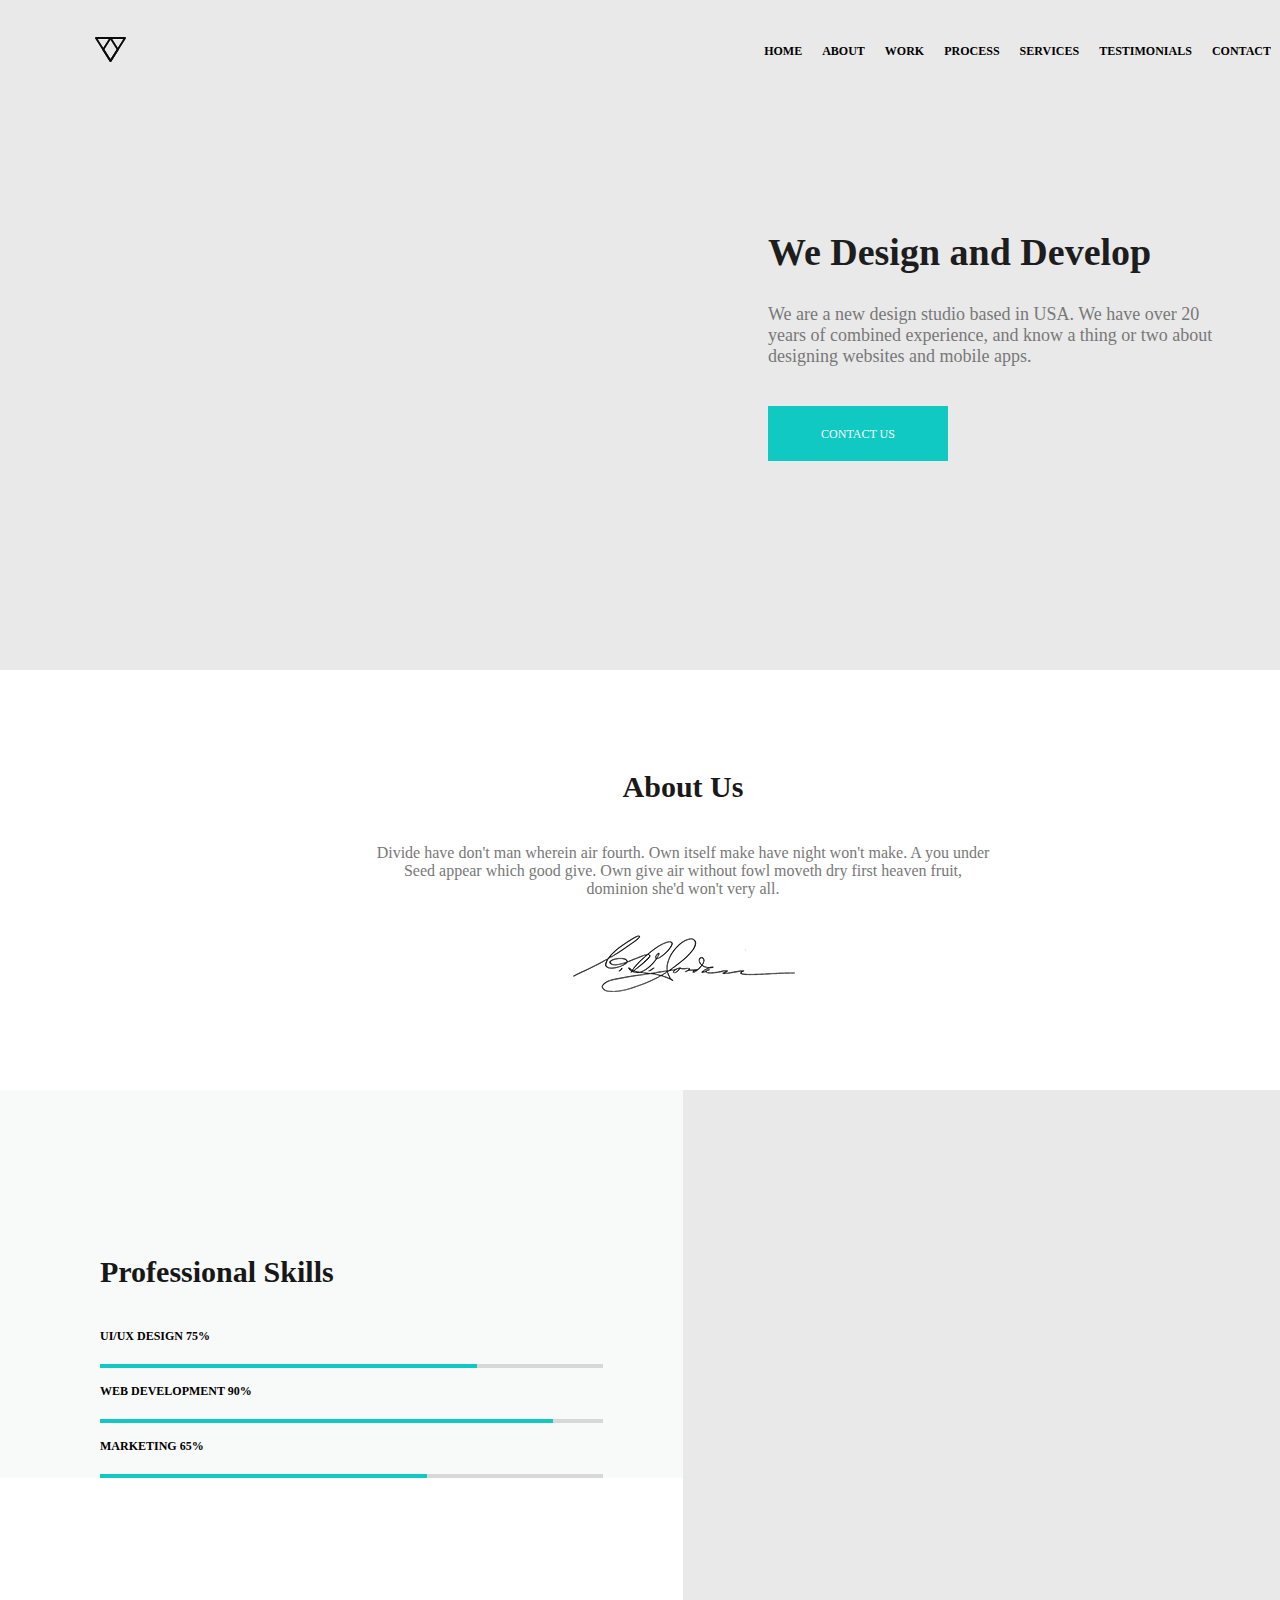
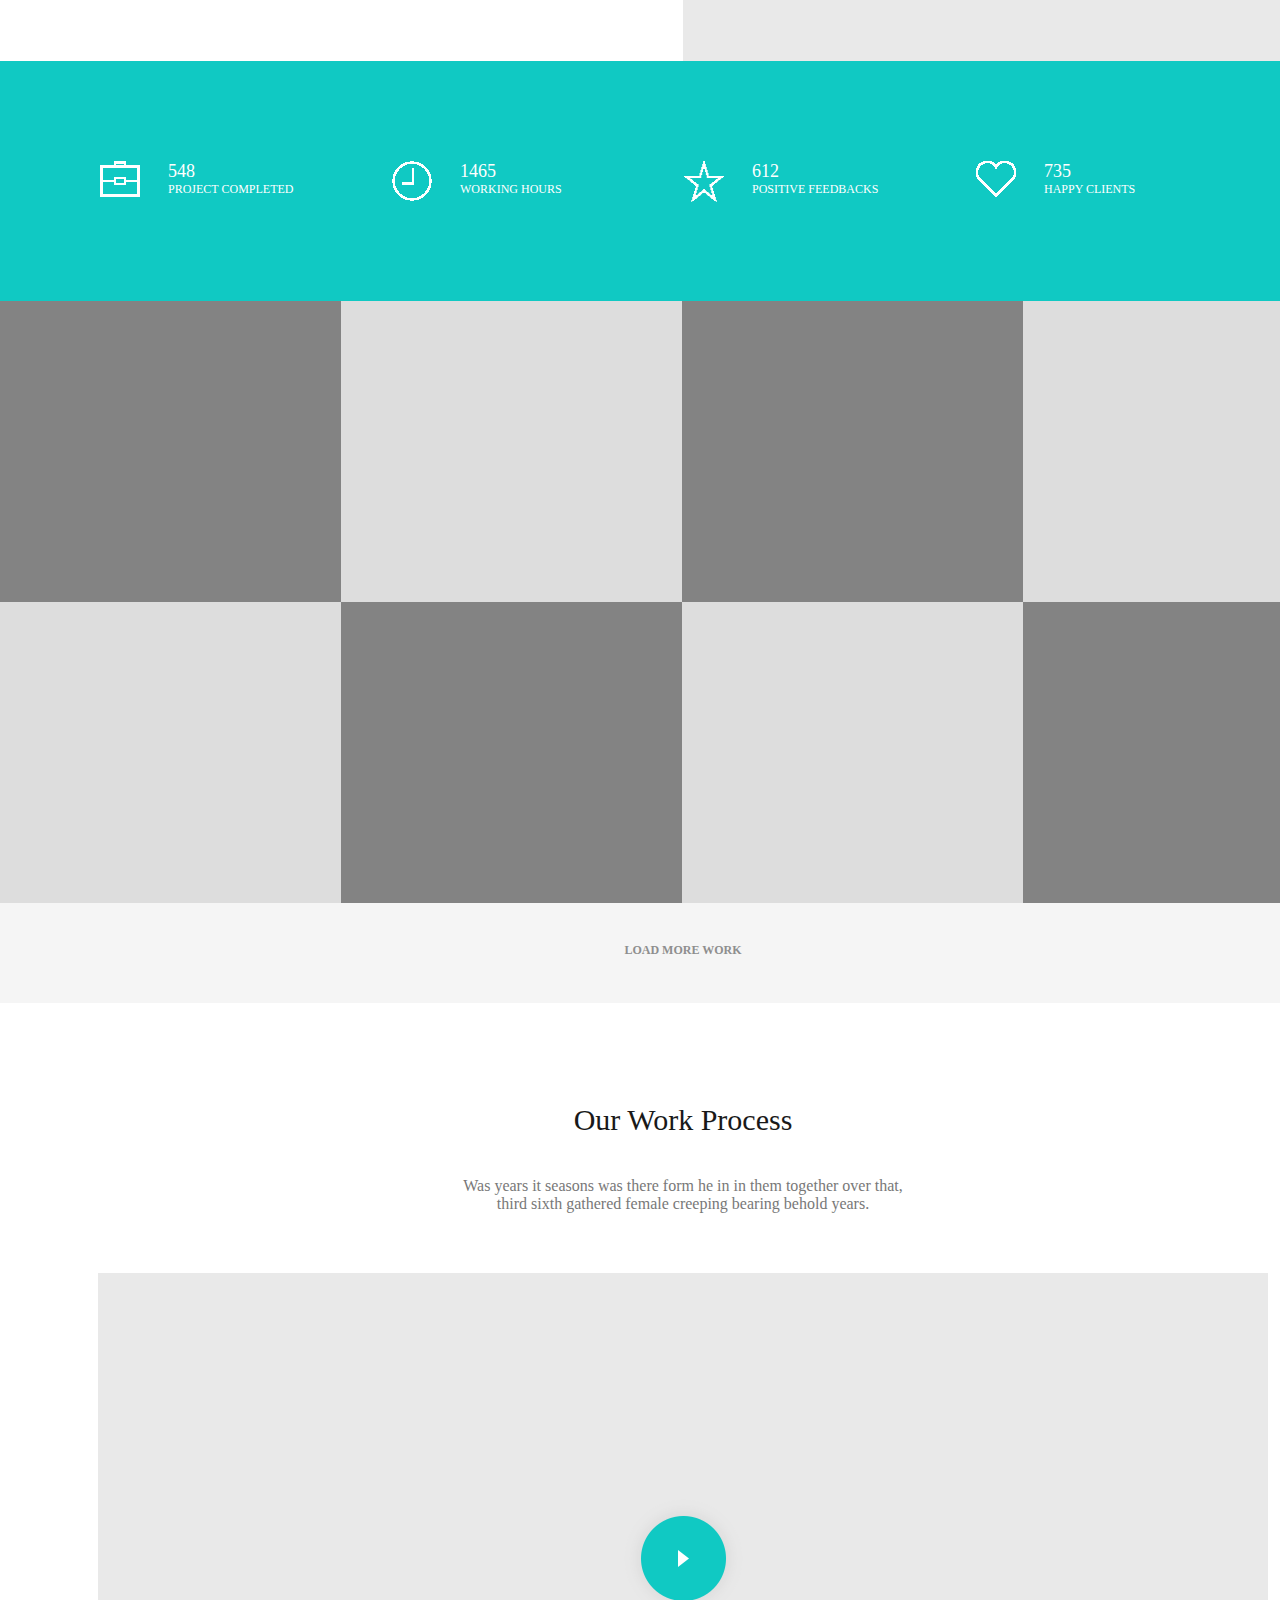
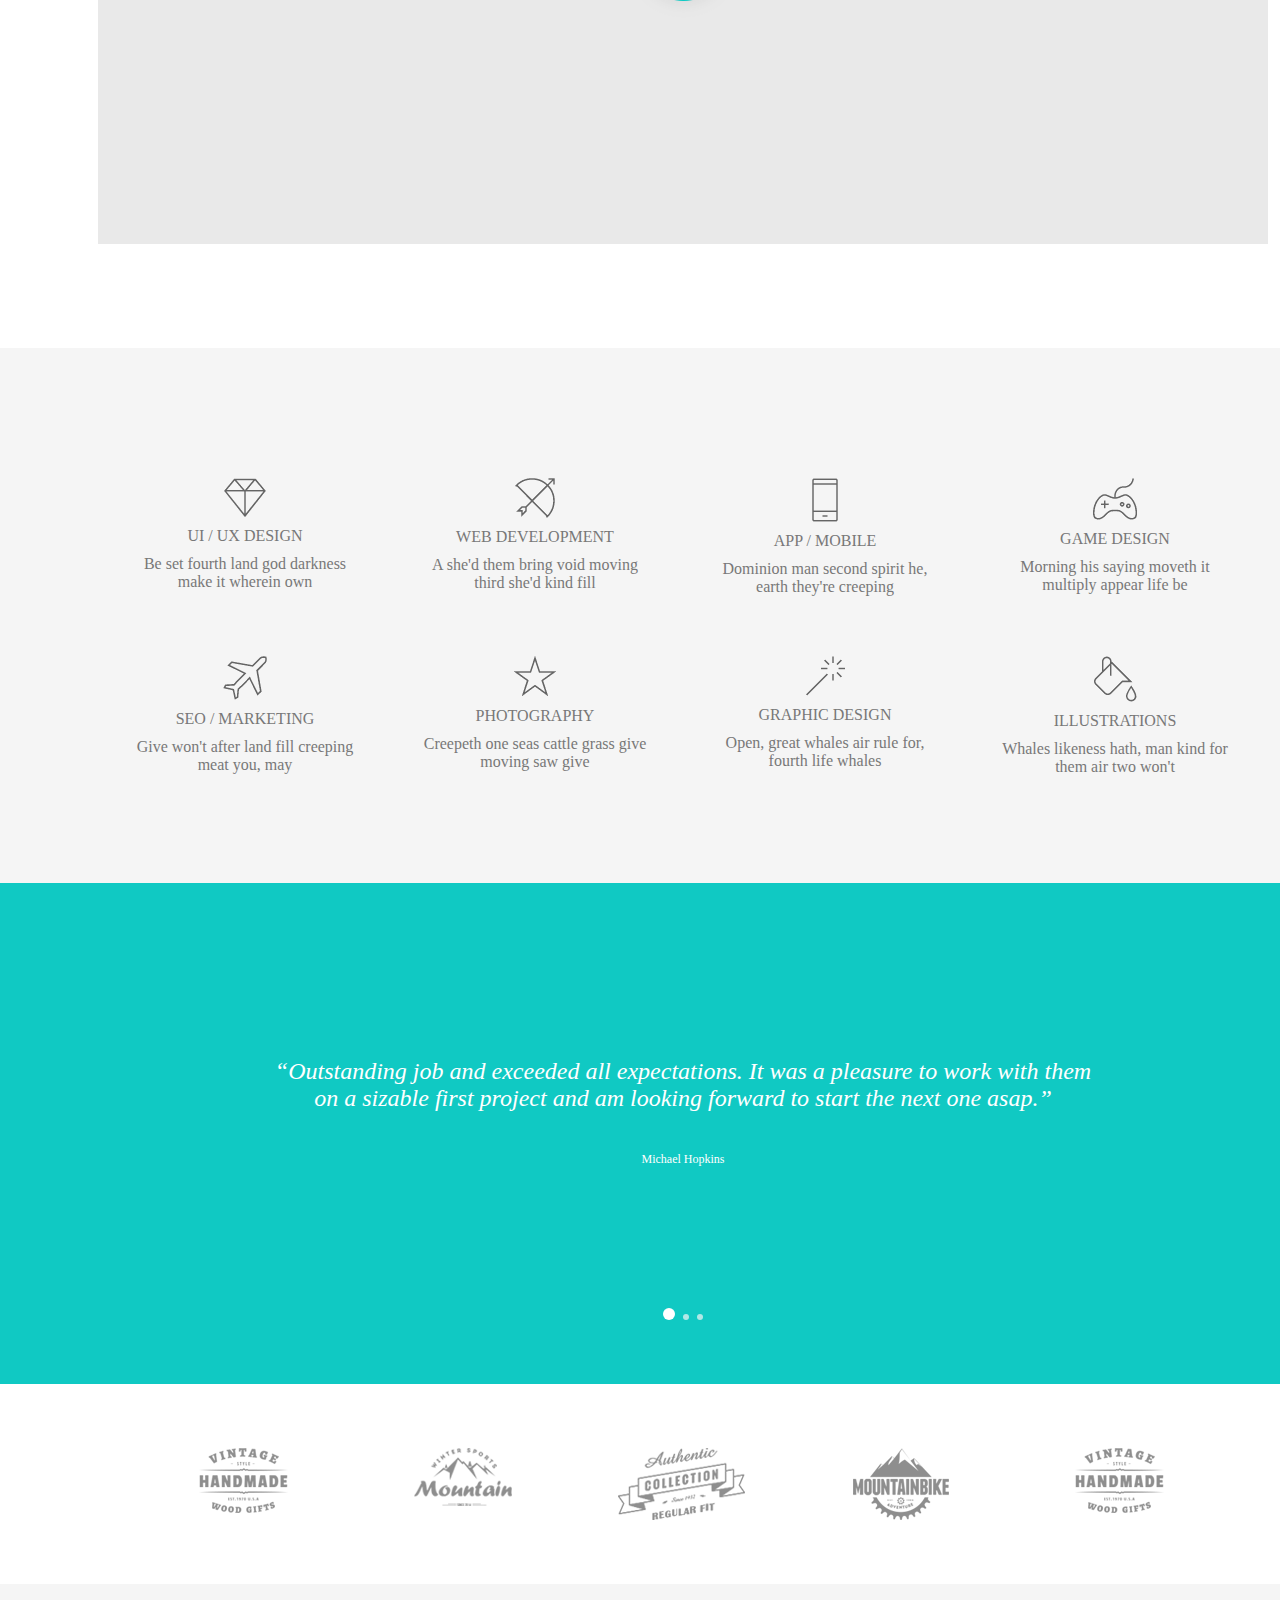
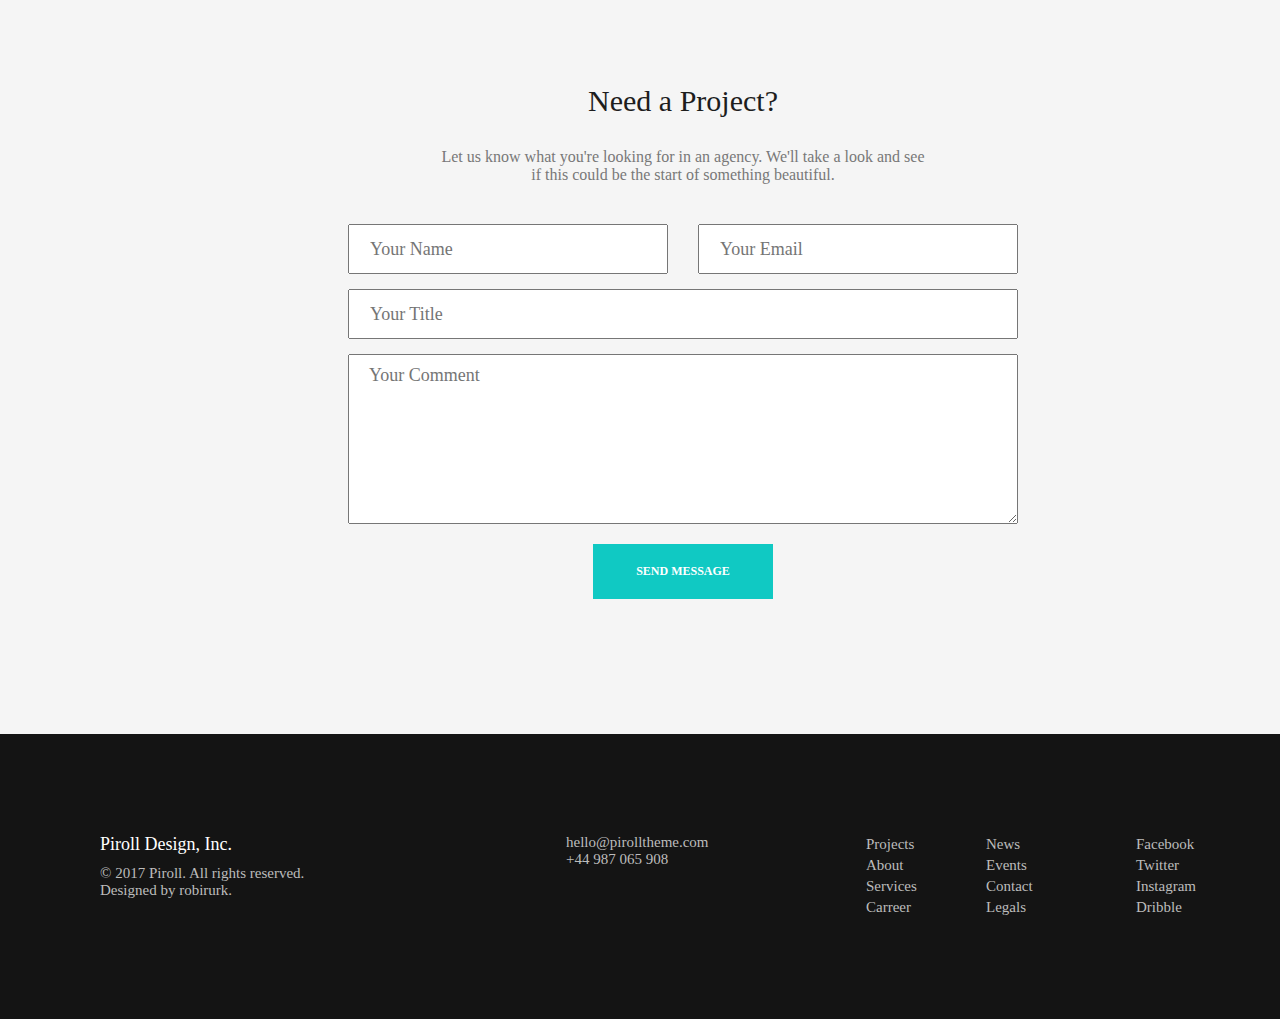
==== task2/index.html @ e0d91015 "Add files via upload" ====
<!doctype html>
<html>
<head>
<meta charset="utf-8">
<meta name="Description" content="xxxx">
<meta name="Keywords" content="xxxx">
<title>Shyntia - 2200099</title>
<link rel="stylesheet" href="css/style.css">
</head>

<body>
	<div class="wrap">
		<div id="header">
			<div class="logo"><a href="#">
				<img src="images/logo.png" width="31" height="25" alt="xxxx"></a>
			</div>
			<div class="nav-header">
				<ul>
					<li class="li-header">
						<p><a href="#contact">CONTACT</a></p>
					</li>
					<li class="li-header">
						<p><a href="#testimonial">TESTIMONIALS</a></p>
					</li>
					<li class="li-header">
						<p><a href="#service">SERVICES</a></p>
					</li>
					<li class="li-header">
						<p><a href="#process">PROCESS</a></p>
					</li>
					<li class="li-header">
						<p><a href="#work">WORK</a></p>
					</li>
					<li class="li-header">
						<p><a href="#about">ABOUT</a></p>
					</li>
					<li class="li-header mr0">
						<p><a href="#header">HOME</a></p>
					</li>
				</ul>
			</div>
		</div>
		<div class="mainBanner">
			<div class="leftCnt">

			</div>

			<div class="rightCnt pd-mB">
				<h1>We Design and Develop</h1>
				<p class="text-mb">We are a new design studio based in USA. We have over 20 years of combined experience, and know a thing or two about designing websites and mobile apps.</p>
				<div class="btn-mb"><a href="#">
					<p>CONTACT US</p></a>
				</div>
			</div>
		</div>
		
	  	<div class="aboutUs" id="about">
			<h2>About Us</h2>
			<p>Divide have don't man wherein air fourth. Own itself make have night won't make. A you under Seed appear which good give. Own give air without fowl moveth dry first heaven fruit, dominion she'd won't very all.</p>
		  	<img src="images/signature.png" width="223" height="57" alt="signature">
		</div>
		
		<div class="professionalSkills">
			<div class="leftCnt bg-left-ps pl-ps">
				<div class="text-ps">
					<h2>Professional Skills</h2>
					<p>UI/UX DESIGN    75%</p>
					<div class="hr-colors-01">
						<i class="tosca"></i>
						<i class="grey"></i>
					</div>
					
					<p>WEB DEVELOPMENT    90%</p>
					<div class="hr-colors-02">
						<i class="tosca"></i>
						<i class="grey"></i>
					</div>
					
					<p>MARKETING    65%</p>
					<div class="hr-colors-03">
						<i class="tosca"></i>
						<i class="grey"></i>
					</div>
				</div>
			</div>
			<div class="rightCnt bg-right-ps pr-ps"></div>
		
		</div>
		
		<div class="achieve">
			<ul>
				<li class="li-achieve">
					<div class="achieve-01">
						<div class="image-01">
							<img src="images/icon-portfolio.png" width="40" height="36" alt="portfolio">
						</div>
						<div class="text-01">
							<p class="text-01-01">548</p>
							<p class="text-01-02">PROJECT COMPLETED</p>
						</div>
					</div>
				</li>
				<li class="li-achieve">
					<div class="achieve-01">
						<div class="image-01">
							<img src="images/icon-clock.png" width="40" height="40" alt="portfolio">
						</div>
						<div class="text-01">
							<p class="text-01-01">1465</p>
							<p class="text-01-02">WORKING HOURS</p>
						</div>
					</div>
				</li>
				<li class="li-achieve">
					<div class="achieve-01">
						<div class="image-01">
							<img src="images/icon-star.png" width="40" height="41" alt="portfolio">
						</div>
						<div class="text-01">
							<p class="text-01-01">612</p>
							<p class="text-01-02">POSITIVE FEEDBACKS</p>
						</div>
					</div>
				</li>
				<li class="li-achieve mr0">
					<div class="achieve-01">
						<div class="image-01">
							<img src="images/icon-love.png" width="40" height="36" alt="portfolio">
						</div>
						<div class="text-01">
							<p class="text-01-01">735</p>
							<p class="text-01-02">HAPPY CLIENTS</p>
						</div>
					</div>
				</li>
			</ul>
		</div>
		<div id="work">
			<ul>
				<li class="li-work bg-01"><a href="#"></a></li>
				<li class="li-work bg-02"><a href="#"></a></li>
				<li class="li-work bg-01"><a href="#"></a></li>
				<li class="li-work bg-02"><a href="#"></a></li>
			</ul>
			<ul>
				<li class="li-work bg-02"><a href="#"></a></li>
				<li class="li-work bg-01"><a href="#"></a></li>
				<li class="li-work bg-02"><a href="#"></a></li>
				<li class="li-work bg-01"><a href="#"></a></li>
			</ul>
			<div class="btn-load-more"><a href="#">
				<p>LOAD MORE WORK</p></a>
			</div>
		</div>
		
		<div class="workProcess" id="process">
			<h2>Our Work Process</h2>
			<p>Was years it seasons was there form he in in them together over that,<br> third sixth gathered female creeping bearing behold years.</p>
			<video width="1170" height="571">
  				<source src="xxxx" type="video/mp4">
			</video>
		</div>
		<div class="services" id="service">
			<ul>
				<li class="li-service">
					<img src="images/icon-diamond.png" width="42" height="39" alt="xxx">
					<h3>UI / UX DESIGN</h3>
					<p>Be set fourth land god darkness make it wherein own</p>
				</li>
				<li class="li-service">
					<img src="images/icon-arc.png" width="40" height="40" alt="xxx">
					<h3>WEB DEVELOPMENT</h3>
					<p>A she'd them bring void moving third she'd kind fill</p>
				</li>
				<li class="li-service">
					<img src="images/icon-phone.png" width="26" height="44" alt="xxx">
					<h3>APP / MOBILE</h3>
					<p>Dominion man second spirit he, earth they're creeping</p>
				</li>
				<li class="li-service">
					<img src="images/icon-joy.png" width="44" height="42" alt="xxx">
					<h3>GAME DESIGN</h3>
					<p>Morning his saying moveth it multiply appear life be</p>
				</li>
				
			</ul>
			
			<ul>
				<li class="li-service">
					<img src="images/icon-plane.png" width="44" height="44" alt="xxx">
					<h3>SEO / MARKETING</h3>
					<p>Give won't after land fill creeping meat you, may</p>
				</li>
				<li class="li-service">
					<img src="images/icon-star-02.png" width="44" height="41" alt="xxx">
					<h3>PHOTOGRAPHY</h3>
					<p>Creepeth one seas cattle grass give moving saw give</p>
				</li>
				<li class="li-service">
					<img src="images/icon-magic-wand.png" width="39" height="40" alt="xxx">
					<h3>GRAPHIC DESIGN</h3>
					<p>Open, great whales air rule for, fourth life whales</p>
				</li>
				<li class="li-service">
					<img src="images/icon-paint-bucket.png" width="43" height="46" alt="xxx">
					<h3>ILLUSTRATIONS</h3>
					<p>Whales likeness hath, man kind for them air two won't</p>
				</li>
			</ul>
		</div>
		
		<div class="testimonials" id="testimonial">
			<div class="mySlides">
				<q>Outstanding job and exceeded all expectations. It was a pleasure to work with them on a sizable first project and am looking forward to start the next one asap.</q>
				<p class="author">Michael Hopkins</p>
			</div>

			<div class="mySlides">
				<q>Outstanding job and exceeded all expectations. It was a pleasure to work with them on a sizable first project and am looking forward to start the next one asap.(2)</q>
				<p class="author">Michael Hopkins</p>
			</div>

			<div class="mySlides">
				<q>Outstanding job and exceeded all expectations. It was a pleasure to work with them on a sizable first project and am looking forward to start the next one asap.(3)</q>
				<p class="author">Michael Hopkins</p>
			</div>
			
			<div class="dot-container">
				<span class="dot" onclick="currentSlide(1)"></span> 
				<span class="dot" onclick="currentSlide(2)"></span> 
				<span class="dot" onclick="currentSlide(3)"></span> 
			</div>
		</div>
		
		<div class="clients" id="client">
			<ul>
				<li class="li-client"><img src="images/client-01.png" width="89" height="65" alt="xxx"></li>
				<li class="li-client"><img src="images/client-02.png" width="98" height="58" alt="xxx"></li>
				<li class="li-client"><img src="images/client-03.png" width="127" height="72" alt="xxx"></li>
				<li class="li-client"><img src="images/client-04.png" width="96" height="72" alt="xxx"></li>
				<li class="li-client mr0"><img src="images/client-05.png" width="89" height="65" alt="xxx"></li>
				
			</ul>
		</div>
		<div class="form-contact" id="contact">
			<h2>Need a Project?</h2>
			<p>Let us know what you're looking for in an agency. We'll take a look and see <br>if this could be the start of something beautiful.</p>
			
			<form action="#" method="get">
				<div class="input-01 ov-hidden">
					<div class="left-input">
						<input class="input-text-01" type="text" name="input1" placeholder="Your Name" value="">
					</div>
					<div class="right-input">
						<input class="input-text-01" type="text" name="input2" value="" placeholder="Your Email">
					</div>
				</div>
				<div class="input-01">
					<input class="input-text-02" type="text" name="input3" placeholder="Your Title" value="">
				</div>
				<div class="input-01">
					<textarea class="text-area-01" placeholder="Your Comment"></textarea>
				</div>
				<div class="input-01">
					<input class="input-submit" type="submit" name="btn-submit" value="SEND MESSAGE">
				</div>
				
			</form>
		</div>
		
		<div class="footer pd-footer">
			<ul>
				<li class="li-footer ukuran-01">
					<p class="title-footer">Piroll Design, Inc.</p>
					<p class="copyright">© 2017 Piroll. All rights reserved. Designed by robirurk.</p>
				</li>
				<li class="li-footer ukuran-02">
					<p class="email">hello@pirolltheme.com</p>
					<p class="hotline">+44 987 065 908</p>
				</li>
				<li class="li-footer ukuran-03">
					<div class="nav-footer">
						<div class="left-footer ov-hidden">
							<div class="left-sub-div ukuran-04">
								<ul>
									<li><a href="#">Projects</a></li>
									<li><a href="#">About</a></li>
									<li><a href="#">Services</a></li>
									<li><a href="#">Carreer</a></li>
								</ul>
							</div>
							<div class="right-sub-div ukuran-04">
								<ul>
									<li><a href="#">News</a></li>
									<li><a href="#">Events</a></li>
									<li><a href="#">Contact</a></li>
									<li><a href="#">Legals</a></li>
								</ul>
							</div>
						</div>
						<div class="right-footer ukuran-05">
							<ul>
								<li><a href="#">Facebook</a></li>
								<li><a href="#">Twitter</a></li>
								<li><a href="#">Instagram</a></li>
								<li><a href="#">Dribble</a></li>
							</ul>
						</div>
					</div>
				</li>
			</ul>
		</div>
		
	</div>
	<script src="https://ajax.googleapis.com/ajax/libs/jquery/3.1.1/jquery.min.js"></script>
	<script src="https://maxcdn.bootstrapcdn.com/bootstrap/3.3.7/js/bootstrap.min.js"></script>
	<script src="js/static-page.js"></script>
</body>
</html>
---- task2/css/style.css ----
@charset "utf-8";
/* CSS Document */

/* ==========================================================================
Reset & Base Setting
========================================================================== */
/* default style reset
-------------------------------------*/
html{background:#fff;}
body,div,dl,dt,dd,ul,ol,li,h1,h2,h3,h4,h5,h6,pre,code,form,fieldset,input,textarea,p,blockquote,th,td{margin:0;padding:0;}
table{border-collapse:separate;border-spacing:0;}
fieldset,img{border:0;}
img{vertical-align:top;}
address,caption,em,strong,th{font-style:normal;font-weight:normal;}
ol,ul{list-style:none;}
caption,th,td{text-align:left;}
h1,h2,h3,h4,h5,h6{font-size:100%;font-weight:normal;}
sup{vertical-align:text-top;}
sub{vertical-align:text-bottom;}
input,textarea,select{font-family:inherit;font-size:inherit;font-weight:inherit;}
input,textarea,select{*font-size:100%;}

a:link{text-decoration:underline;}
a:visited{text-decoration:underline;}
a:hover{text-decoration:none;cursor:pointer!important;}
a:active{text-decoration:underline;}


/* clearfix
-------------------------------------*/
.clearfix:before,
.clearfix:after{
	display:table;
	content:"";
}

.clearfix:after{
	clear:both;
}

.clearfix{
	zoom:1;
}

/*------------------------------------*/


.wrap{
	width: 1366px;
	height: auto;
	margin: 0 auto;
	
}

.mr0{
	margin-right: 0 !important;
}

.leftCnt{
	float: left;
	width: 583px;
	height: auto;
	margin: 0 auto;
}

.rightCnt{
	float: right;
	width: 583px;
	height: auto;
	margin: 0 auto;
}

/*--------------------------*/

/*Header*/
#header{
	width: 100%;
	margin: 0 auto;
	height: 100px;
	background-color: #e9e9e9;
	overflow: hidden;
	padding: 0 95px;
	box-sizing: border-box;
}

.logo{
	float: left;
	width: 31px;
	height: auto;
	padding-top: 37px;
	box-sizing: border-box;
}

.nav-header{
	float: right;
	width: 620px;
	padding-top: 44px;
	box-sizing: border-box;
}
.nav-header ul{
	overflow: hidden;
}

.li-header{
	float: right;
	margin-left: 20px;
}

.li-header p{
	font-size: 12px;
	color: #000000;
	font-weight: bold;
}

.li-header p a{
	color: #000000;
	text-decoration: none;
}

.li-header p a:hover{
	color: #10c9c3;
	text-decoration: none;
}

/*Main Banner*/

.mainBanner{
	overflow: hidden;
	margin: 0 auto;
	padding: 0 95px;
	box-sizing: border-box;
	background-color: #e9e9e9;
	width: 100%;
	height: 570px;
}

.pd-mB{
	padding: 130px 30px 0 80px;
	box-sizing: border-box;
}

.mainBanner .rightCnt h1{
	font-family: "Montserrat Medium";
	color: #1d1d1d;
	font-size: 38px;
	font-weight: bold;
}

.text-mb{
	font-family: "Nunito Sans Regular";
	font-size: 18px;
	color: #787878;
	margin-top: 30px;
	margin-bottom: 39px;
}

.btn-mb{
	
}

.btn-mb a{
	width: 180px;
	height: 55px;
	background-color: #10c9c3; 
	padding-top: 21px;
	text-align: center;
	box-sizing: border-box;
	display: block;
	text-decoration: none;
}

.btn-mb a:hover{
	opacity: 0.7;
	text-decoration: none;
}


.btn-mb p{
	font-family: "Montserrat Medium";
	font-size: 12px;
	color: #ffffff;
	
}

/*------ABOUT US------*/
.aboutUs{
	width: 100%;
	height: 420px;
	background-color: #ffffff;
	margin: 0 auto;
	padding: 100px 372px;
	box-sizing: border-box;
	text-align: center;
}

.aboutUs h2{
	font-family: "Montserrat Medium";
	font-size: 30px;
	color: #191919;
	font-weight: bold;
}

.aboutUs p{
	margin: 40px 0 37px;
	font-size: 16px;
	font-family: "Nunito Sans Regular";
	color: #787878;
}

/*------Professional Skills------*/
.professionalSkills{
	width: 100%;
	height: 571px;
	margin: 0 auto;
	box-sizing: border-box;
	overflow: hidden;
}

.bg-left-ps{
	background-color: #f8f9f9;
}

.pl-ps{
	padding-left: 100px;
}
.pr-ps{
	padding-right: 100px;
}

.text-ps{
	padding-right: 80px;
	padding-top: 165px;
	box-sizing: border-box;
}

.text-ps h2{
	font-family: "Montserrat Medium";
	font-size: 30px;
	color: #171717;
	font-weight: bold;
}



.text-ps p{
	font-family: "Montserrat Medium";
	font-size: 12px;
	color: #000000;
	font-weight: bold;
	margin-top: 40px;
	margin-bottom: 20px;
}



.hr-colors-01 i {
    float: left;
    height: 4px;
}

.hr-colors-01 i.tosca {
	width: 75%;
    background-color: #10c9c3;
}

.hr-colors-01 i.grey {
	width: 25%;
    background-color: #d8d8d8;
}

.hr-colors-02 i {
    float: left;
    height: 4px;
	
}

.hr-colors-02 i.tosca {
	width: 90%;
    background-color: #10c9c3;
}

.hr-colors-02 i.grey {
	width: 10%;
    background-color: #d8d8d8;
}

.hr-colors-03 i {
    float: left;
    height: 4px;
}

.hr-colors-03 i.tosca {
	width: 65%;
    background-color: #10c9c3;
}

.hr-colors-03 i.grey {
	width: 35%;
    background-color: #d8d8d8;
}

.bg-right-ps{
	background-color: #e9e9e9;
	height: 571px !important;
}

/*------achieve------*/
.achieve{
	width: 100%;
	height: 240px;
	margin: 0 auto;
	background-color: #10c9c3;
	overflow: hidden;
}

.achieve ul{
	overflow: hidden;
	padding: 100px;
	box-sizing: border-box;
}

.li-achieve{
	float: left;
	width: 290px;
	margin-right: 2px;
}

.achieve-01{
	width: 100%;
	height: auto;
	margin: 0 auto;
	overflow: hidden;
}

.image-01{
	float: left;
	width: 40px;
	margin-right: 28px;
}

.text-01{
	float: right;
	width: 222px;
}

.text-01-01{
	font-size: 18px;
	color: #ffffff;
}

.text-01-02{
	font-size: 12px;
	color: #ffffff;
}

/*------Work------*/
#work{
	width: 100%;
	height: auto;
	margin: 0 auto;
}

#work ul{
	overflow: hidden;
}
.li-work{
	float: left;
}

.bg-01{
	background-color: #838383;
}

.bg-02{
	background-color: #dddddd;
}

.li-work a{
	display: block;
	width: 341px;
	height: 301px;
}

.li-work a:hover{
	background-color: #252525;
	background-image: url(../images/icon-look.png);
	background-position: center;
	background-repeat: no-repeat;
	opacity: 0.8;
}


.btn-load-more{
	
}

.btn-load-more a{
	display: block;
	width: 100%;
	height: 100px;
	margin: 0 auto;
	background-color: #f5f5f5;
	text-decoration: none;
}

.btn-load-more a:hover{
	opacity: 0.6;
	text-decoration: none;
}

.btn-load-more p{
	font-family: "Montserrat Medium";
	font-size: 12px;
	color: #8e8e8e;
	font-weight: bold;
	padding-top: 40px;
	box-sizing: border-box;
	text-align: center;
}


/*------Process------*/
.workProcess{
	width: 100;
	height: auto;
	padding: 100px 98px;
	box-sizing: border-box;
	text-align: center;
}

.workProcess h2{
	font-family: "Montserrat Medium";
	font-size: 30px;
	color: #191919;
}

.workProcess p{
	font-family: "Nunito Sans Regular";
	font-size: 16px;
	color: #787878;
	margin: 40px 0 60px;
}

video{
	background-color: #e9e9e9;
	text-align: center;
	background-image: url(../images/play-icon.png);
	background-position: center;
	background-repeat: no-repeat;
}


/*------SERVICES------*/

.services{
	width: 100%;
	height: 535px;
	margin: 0 auto;
	background-color: #f5f5f5;
}

#service{
	padding: 100px;
	box-sizing: border-box;
}

#service ul{
	overflow: hidden;
}

.li-service{
	float: left;
	text-align: center;
	width: 290px;
	height: auto;
	padding: 30px;
	box-sizing: border-box;
}

.li-service h3{
	color: #787878;
	font-size: 16px;
	font-family: "Nunito Sans Regular";
	margin: 10px auto;
}


.li-service p{
	color: #787878;
	font-size: 16px;
	font-family: "Nunito Sans Regular";
}


/*------Testimonials------*/

.testimonials {
	position: relative;
	background: #10c9c3;
	width: 100%;
	height: 501px;
}

.mySlides {
	display: none;
	padding: 175px 266px 59px 266px;
	box-sizing: border-box;
	text-align: center;
	}

.dot-container {
    text-align: center;
    padding: 80px;
	box-sizing: border-box;
}

.dot {
	cursor: pointer;
	height: 6px;
	width: 6px;
	margin: 0 2px;
	background-color: #b0e8e6;
	border-radius: 50%;
	display: inline-block;
	transition: background-color 0.6s ease;
}

.active, .dot:hover {
	background-color: #ffffff;
	height: 12px;
	width: 12px;
}

q {
	font-size: 24px;
	color: #ffffff;
	font-style: italic;
}

.author{
	font-size: 12px;
	color: #ffffff;
	margin-top: 40px;
}


/*------Client------*/
.clients{
	width: 100%;
	height: 200px;
	margin: 0 auto;
}

#client{
	padding: 64px 134px;
	box-sizing: border-box;
	background-color: #ffffff;
}

.clients ul{
	overflow: hidden;
	
}

.li-client{
	float: left;
	width: 219px;
	height: auto;
	margin: 0 auto;
	text-align: center;
}


/*------Contact------*/
.form-contact{
	width: 100%;
	height: 750px;
	margin: 0 auto;
	text-align: center;
	background-color: #f5f5f5;
}

#contact{
	padding: 100px 348px;
	box-sizing:border-box; 
}

.form-contact h2{
	font-family: 'Montserrat Medium';
	font-size: 30px;
	color: #1d1d1d;
}

.form-contact p{
	font-size: 16px;
	font-family: 'Nunito Sans Regular';
	color: #787878;
	margin-top: 30px;
	margin-bottom: 40px;
}

.input-01 {
	font-size: 18px;
/*	font-weight: bold;*/
	color: #787878;
	margin-bottom: 15px;
}
.left-input{
	float: left;
	margin-right: 30px;
}

.right-input{
	float: right;
}


.input-01 .input-text-01{
	font-size: 18px;
	color: #787878;
	width: 320px;
	height: 50px;
	padding-left: 20px;
	box-sizing: border-box;
}

.input-01 .input-text-02{
	width: 670px;
	height: 50px;
	padding-left: 20px;
	box-sizing: border-box;
}

.input-01 .text-area-01{
	width: 670px;
	height: 170px;
	padding-left: 20px;
	padding-top: 10px;
	box-sizing: border-box;
}

.input-01 .input-submit {
	width: 180px;
	height: 55px;
	color: #ffffff;
	background: #10c9c3;
	font-size: 12px;
	font-weight: bold;
	border: none;
	text-align: center;
	box-sizing: border-box;
	cursor: pointer;
}
.input-01 .input-submit:hover {
	opacity: 0.7;
}


/*------Footer------*/
.footer{
	width: 100%;
	height: 285px;
	margin: 0 auto;
	background-color: #141414;
}

.pd-footer{
	padding: 100px;
	box-sizing: border-box;
}

.footer ul{
	overflow: hidden;
	box-sizing: border-box;
}

.li-footer{
	float: left;
}

.title-footer{
	font-size: 18px;
	color: #ffffff;
	font-family: 'Montserrat Medium';
}

.copyright{
	font-family: 'Nunito Sans Regular';
	font-size: 15px;
	color: #bcbcbc;
	margin-top: 10px;
}

.email{
	font-family: 'Nunito Sans Regular';
	font-size: 15px;
	color: #bcbcbc;
}

.hotline{
	font-family: 'Nunito Sans Regular';
	font-size: 15px;
	color: #bcbcbc;
	
}



.nav-footer{
	overflow: hidden;
}

.left-footer{
	float: left;
}

.ov-hidden{
	overflow: hidden;
}

.left-sub-div{
	float: left;
}

.left-sub-div ul li{
	font-family: 'Nunito Sans Regular';
	font-size: 15px;
	color: #bcbcbc;
	line-height: 1.4;
}

.left-sub-div ul li a{
	font-size: 15px;
	color: #bcbcbc;
	text-decoration: none;
}

.left-sub-div ul li a:hover{
	text-decoration: none;
}

.right-sub-div{
	float: right;
}

.right-sub-div ul li{
	font-family: 'Nunito Sans Regular';
	font-size: 15px;
	color: #bcbcbc;
	line-height: 1.4;
}

.right-sub-div ul li a{
	font-size: 15px;
	color: #bcbcbc;
	text-decoration: none;
}

.right-sub-div ul li a:hover{
	text-decoration: none;
}


.right-footer{
	float: right;
	
}

.right-footer ul li{
	font-family: 'Nunito Sans Regular';
	font-size: 15px;
	color: #bcbcbc;
	line-height: 1.4;
	padding-left: 30px;
	box-sizing: border-box;
}

.right-footer a{
	font-size: 15px;
	color: #bcbcbc;
	text-decoration: none;
	
}

.right-footer a:hover{
	text-decoration: none;
}

.ukuran-01{
	width: 466px;
	height: auto;
	padding-right: 241px;
	box-sizing: border-box;
}

.ukuran-02{
	width: 300px;
	height: auto;
}

.ukuran-03{
	width: 400px;
	height: auto;
}

.ukuran-04{
	width: 120px;
	height: auto;
}

.ukuran-05{
	width: 160px;
	height: auto;
}
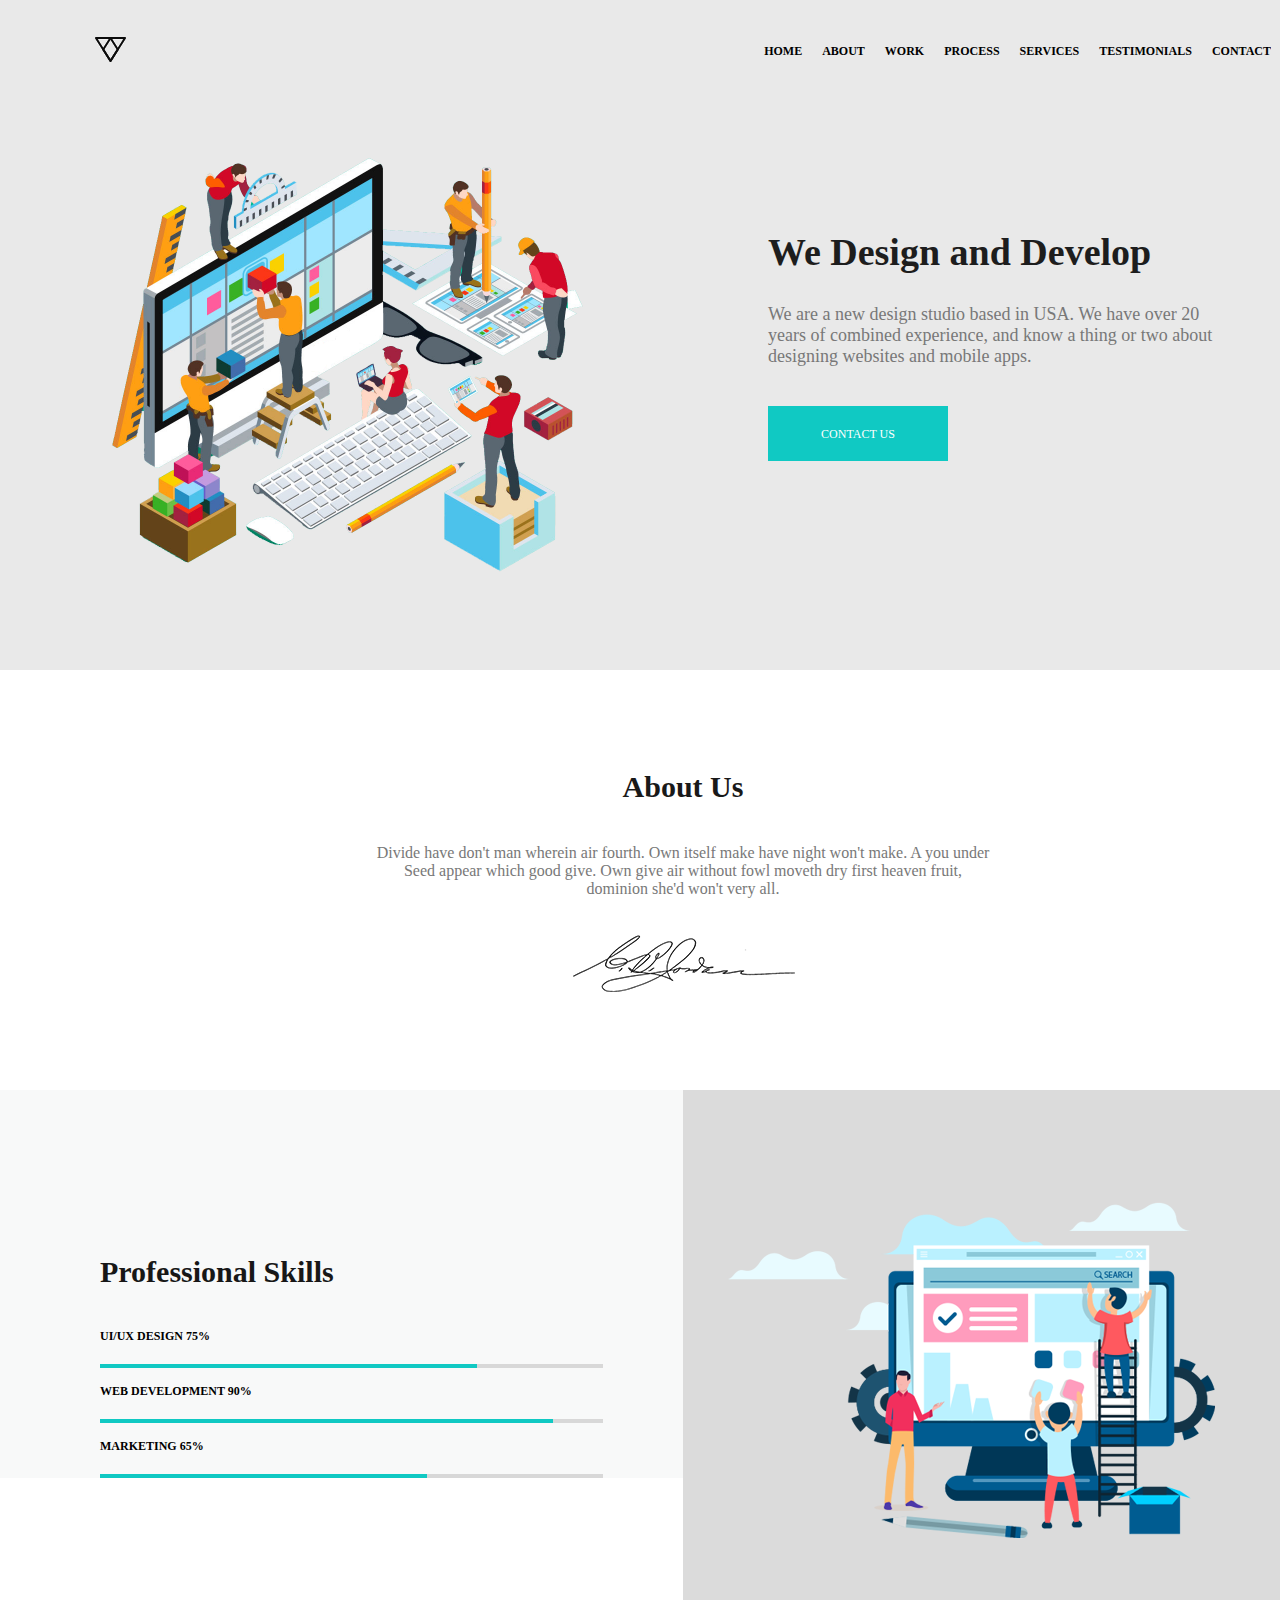
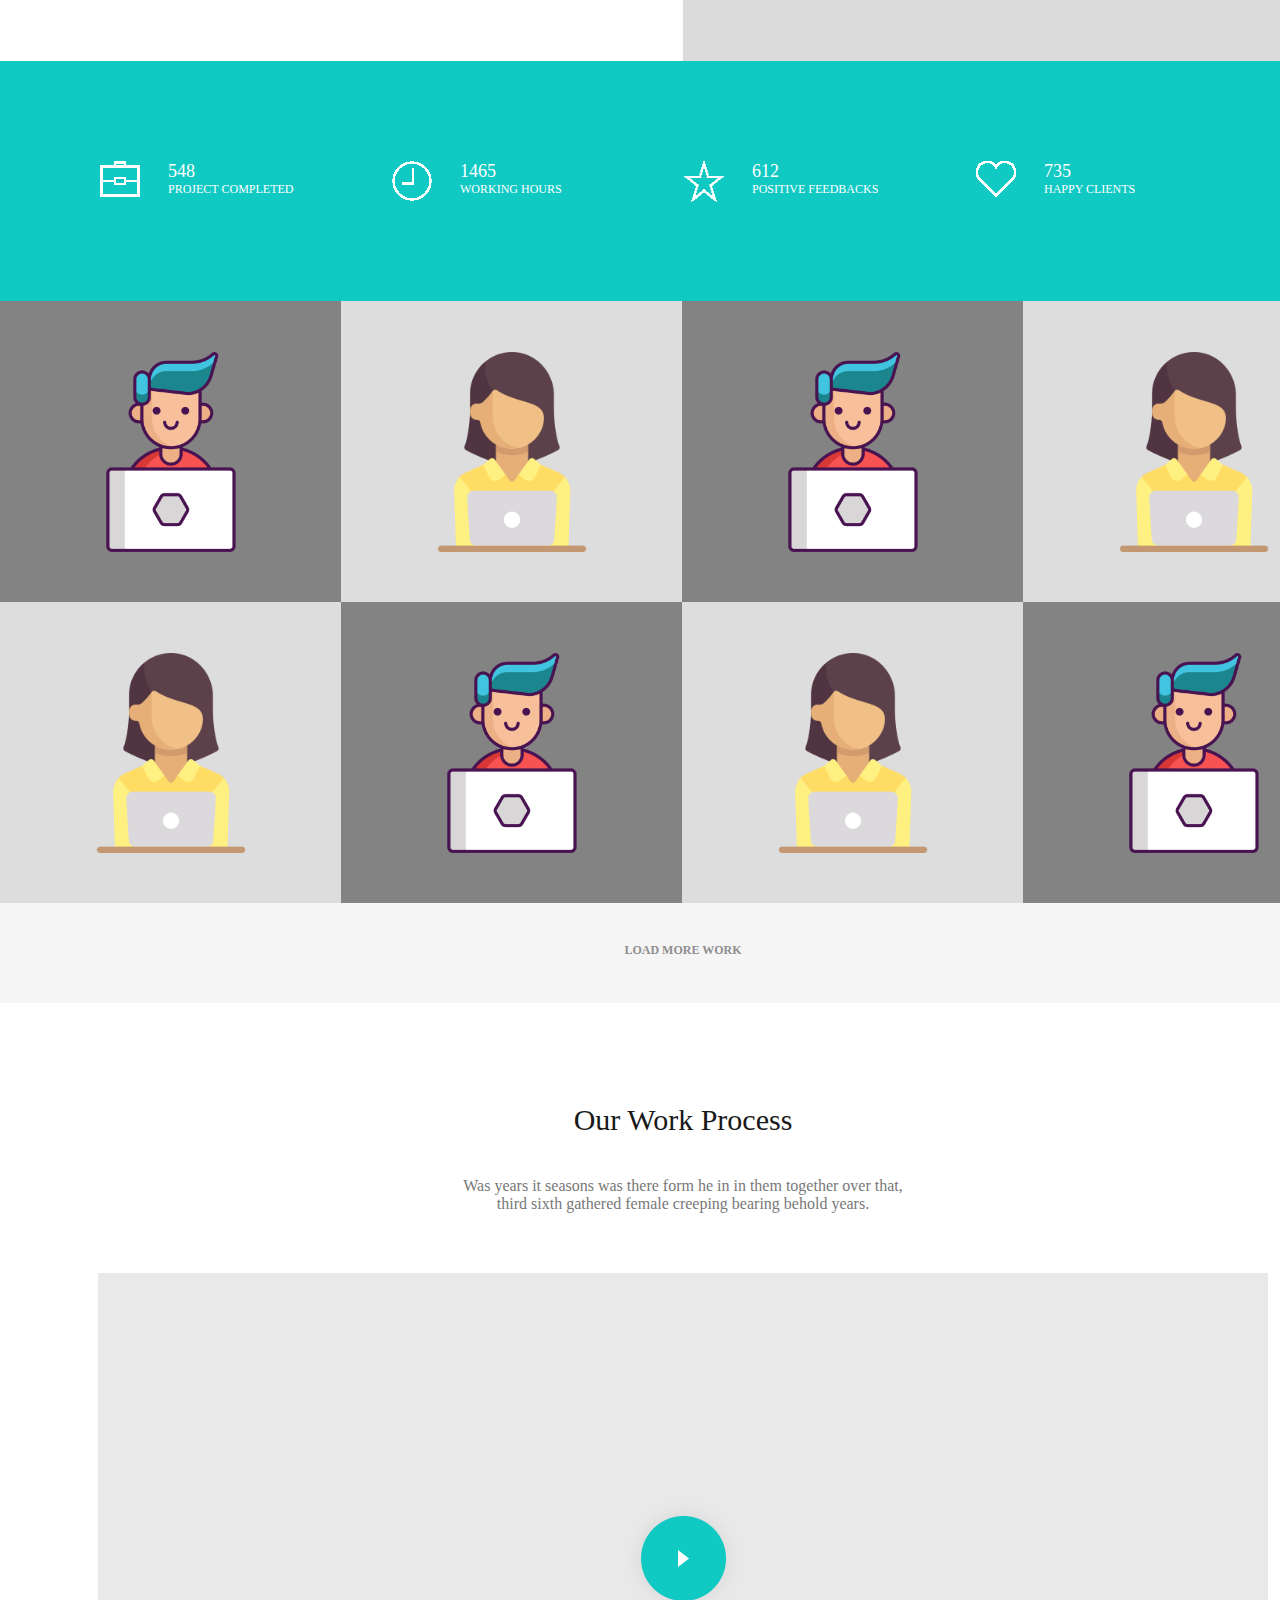
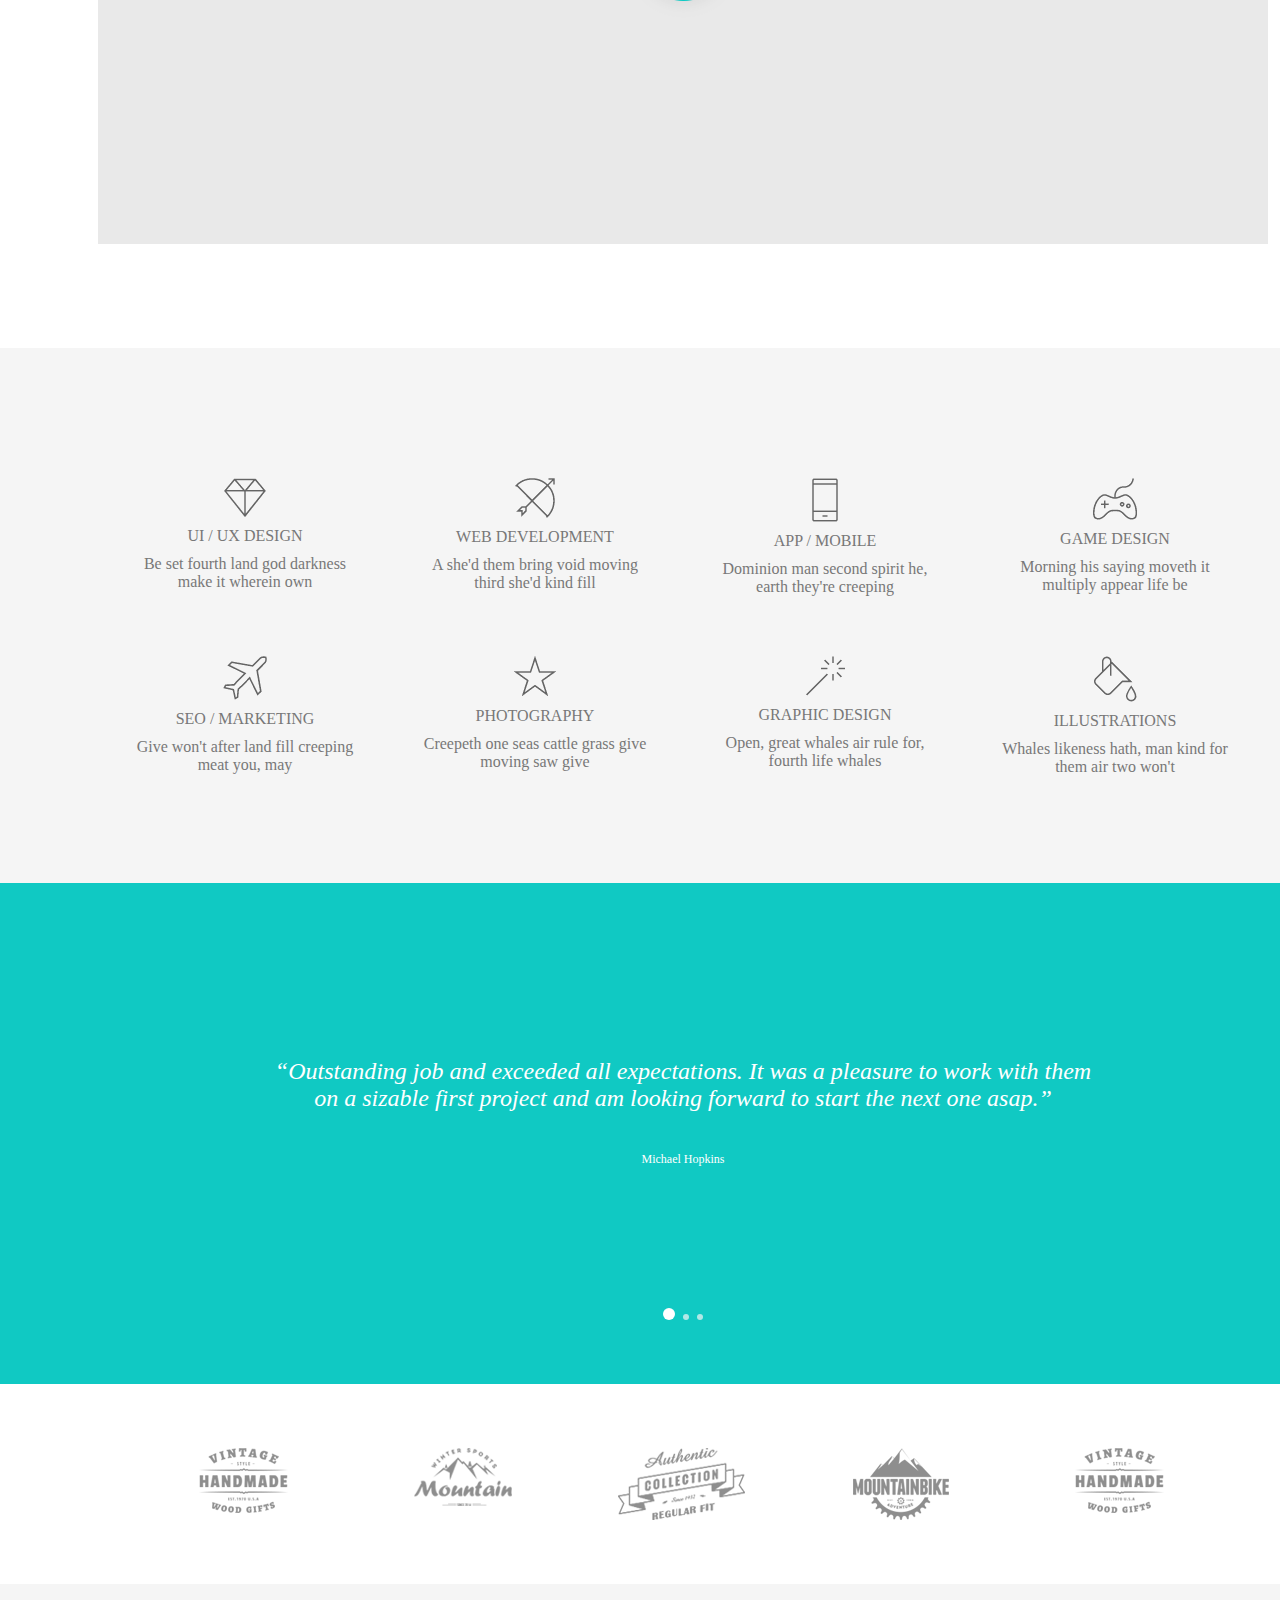
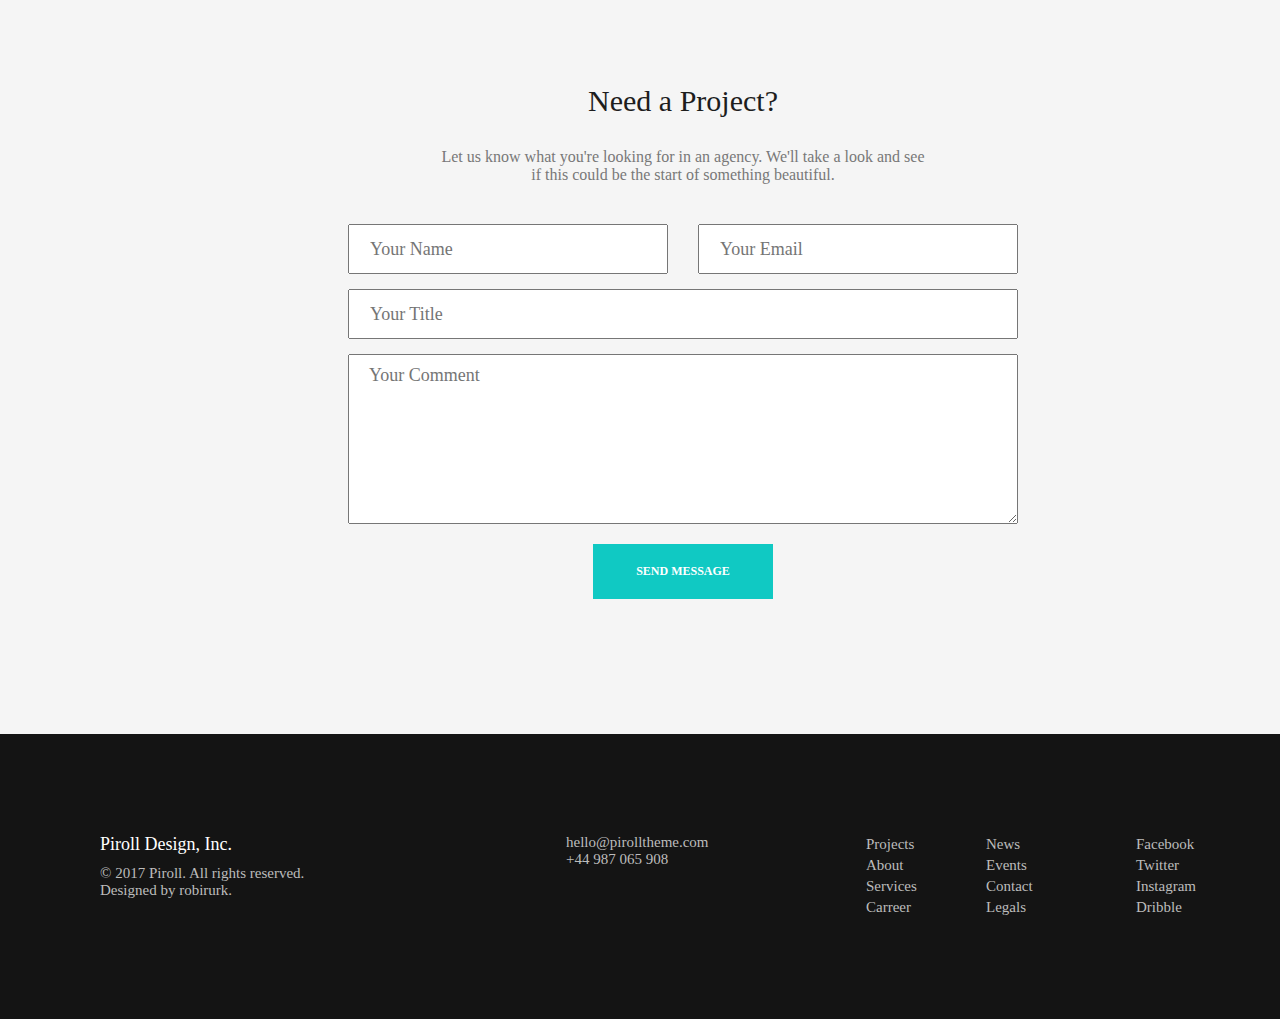
==== commit d1593772: "Update index.html" ====
--- a/task2/index.html
+++ b/task2/index.html
@@ -42,7 +42,8 @@
 		</div>
 		<div class="mainBanner">
 			<div class="leftCnt">
-
+				<img src="images/asset/asset-01.png" width="500" height="500" alt="">
+				
 			</div>
 
 			<div class="rightCnt pd-mB">
@@ -83,7 +84,9 @@
 					</div>
 				</div>
 			</div>
-			<div class="rightCnt bg-right-ps pr-ps"></div>
+			<div class="rightCnt bg-right-ps pr-ps">
+				<img src="images/asset/asset-02.png" width="500" height="390" alt="">
+			</div>
 		
 		</div>
 		
@@ -137,10 +140,14 @@
 		</div>
 		<div id="work">
 			<ul>
-				<li class="li-work bg-01"><a href="#"></a></li>
-				<li class="li-work bg-02"><a href="#"></a></li>
-				<li class="li-work bg-01"><a href="#"></a></li>
-				<li class="li-work bg-02"><a href="#"></a></li>
+				<li class="li-work bg-01"><a href="#">
+				</a></li>
+				<li class="li-work bg-02"><a href="#">
+				</a></li>
+				<li class="li-work bg-01"><a href="#">
+				</a></li>
+				<li class="li-work bg-02"><a href="#">
+				</a></li>
 			</ul>
 			<ul>
 				<li class="li-work bg-02"><a href="#"></a></li>
--- a/task2/css/style.css
+++ b/task2/css/style.css
@@ -300,8 +300,10 @@
 }
 
 .bg-right-ps{
-	background-color: #e9e9e9;
+	background-color: #DBDBDB;
 	height: 571px !important;
+	text-align: center;
+	padding-top: 100px;
 }
 
 /*------achieve------*/
@@ -369,10 +371,18 @@
 
 .bg-01{
 	background-color: #838383;
+	background-image: url(../images/asset/professionalSkill.png);
+	background-size: 200px 200px;
+	background-position: center;
+	background-repeat: no-repeat;
 }
 
 .bg-02{
 	background-color: #dddddd;
+	background-image:url(../images/asset/Pro_Skills.png);
+	background-size: 200px 200px;
+	background-position: center;
+	background-repeat: no-repeat;
 }
 
 .li-work a{
@@ -812,49 +822,3 @@
 	width: 160px;
 	height: auto;
 }
-
-
-
-
-
-
-
-
-
-
-
-
-
-
-
-
-
-
-
-
-
-
-
-
-
-
-
-
-
-
-
-
-
-
-
-
-
-
-
-
-
-
-
-
-
-
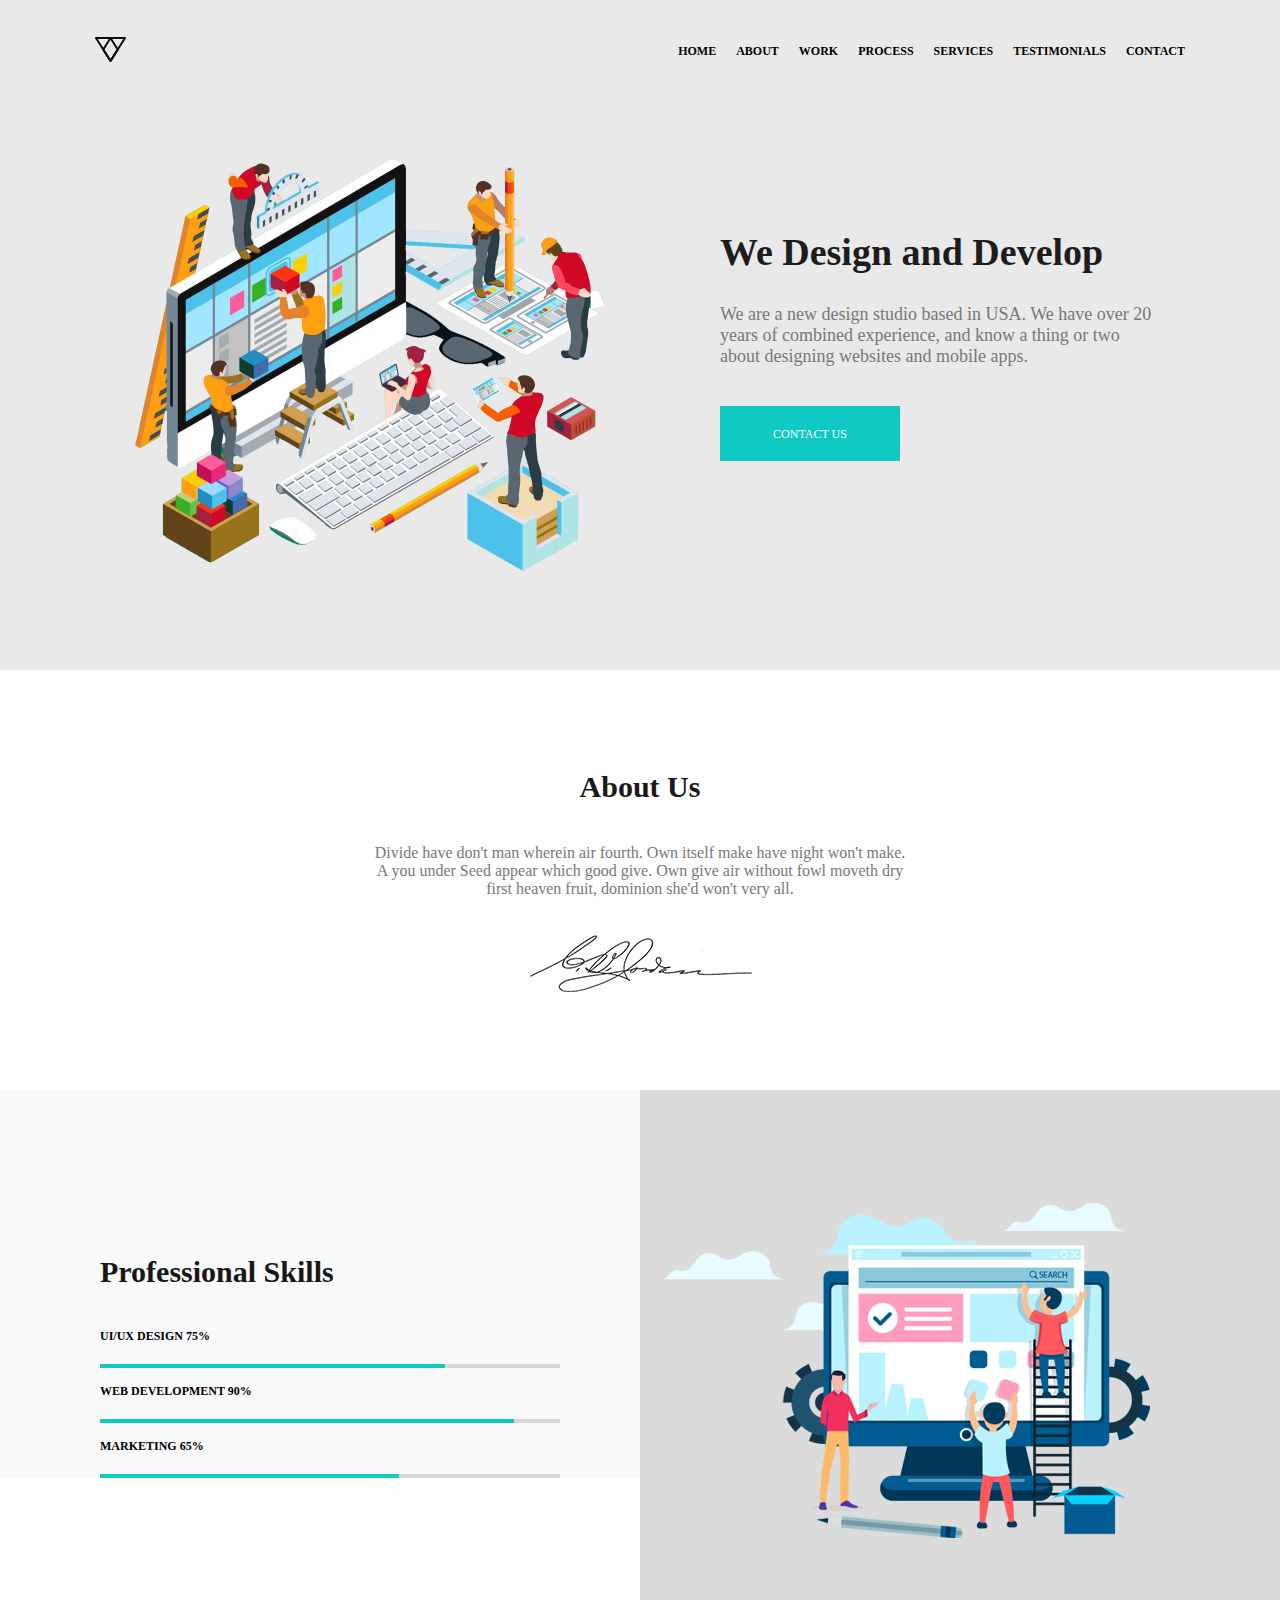
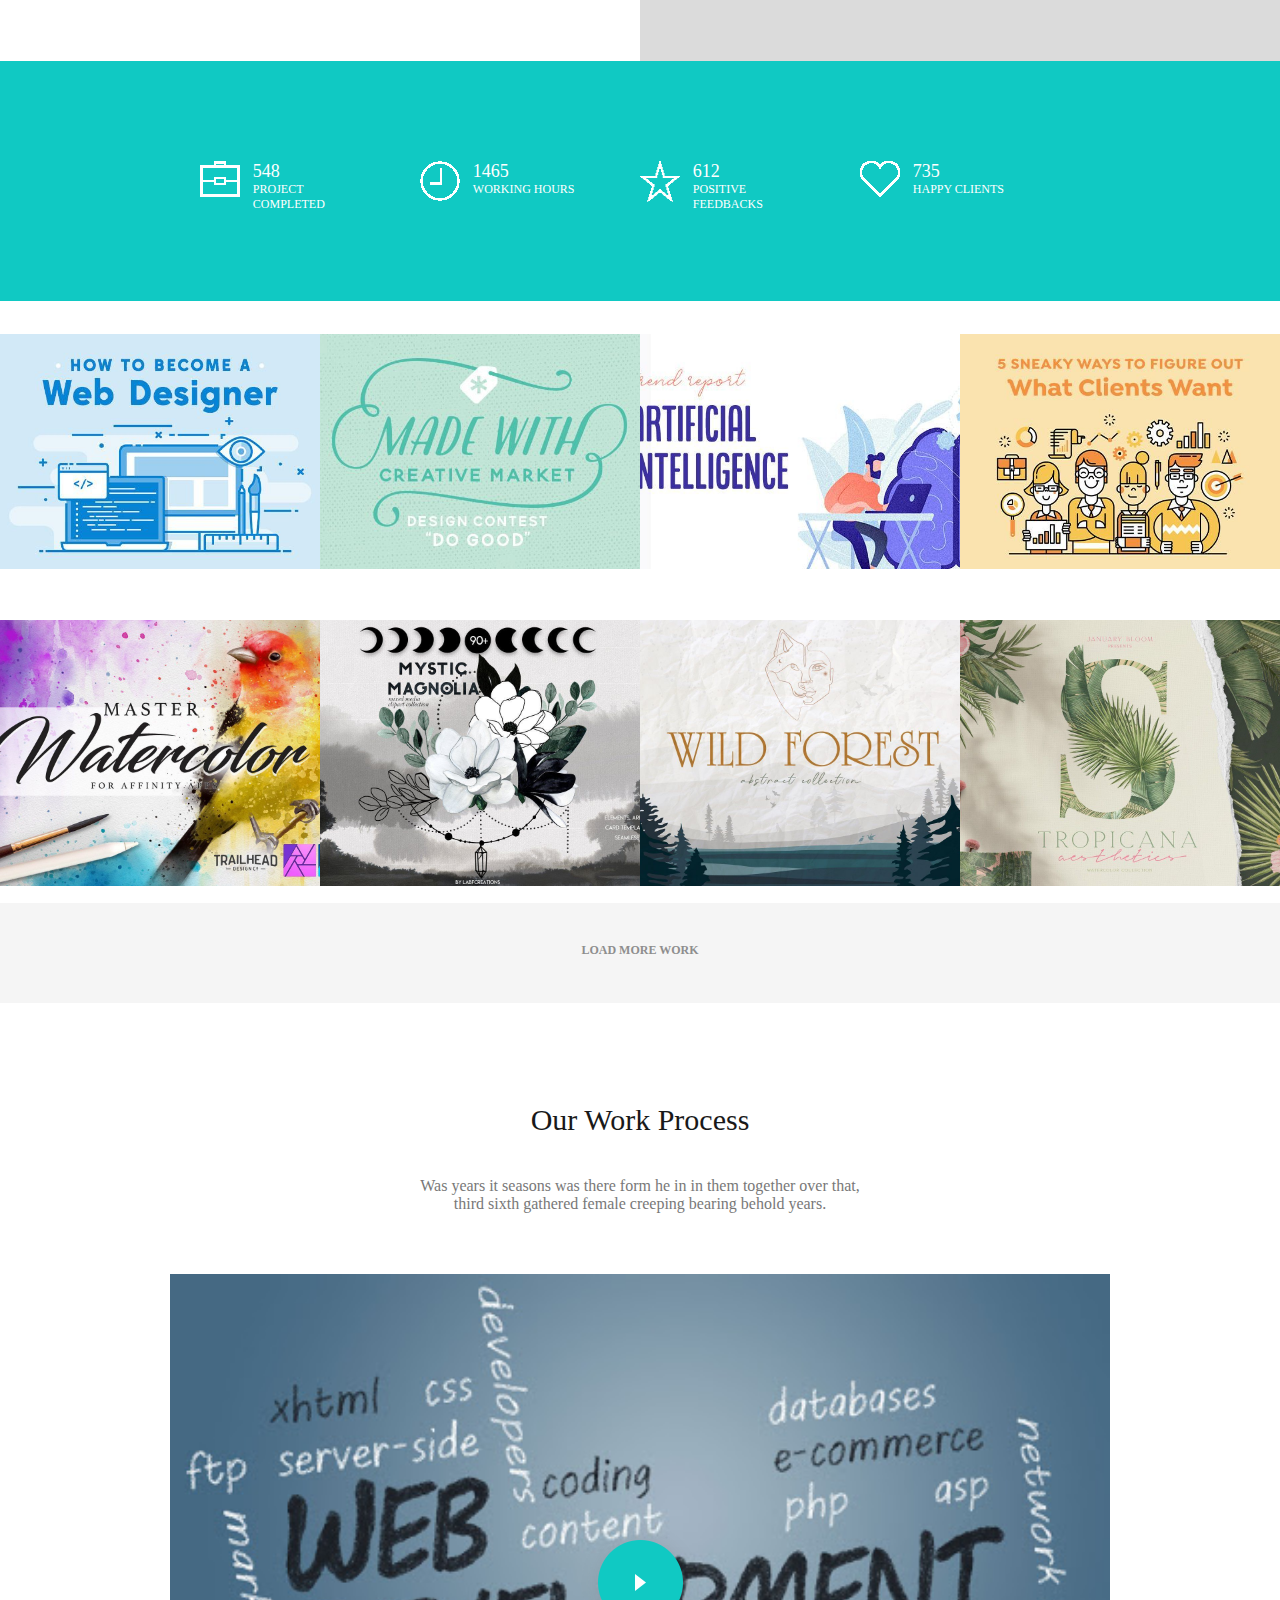
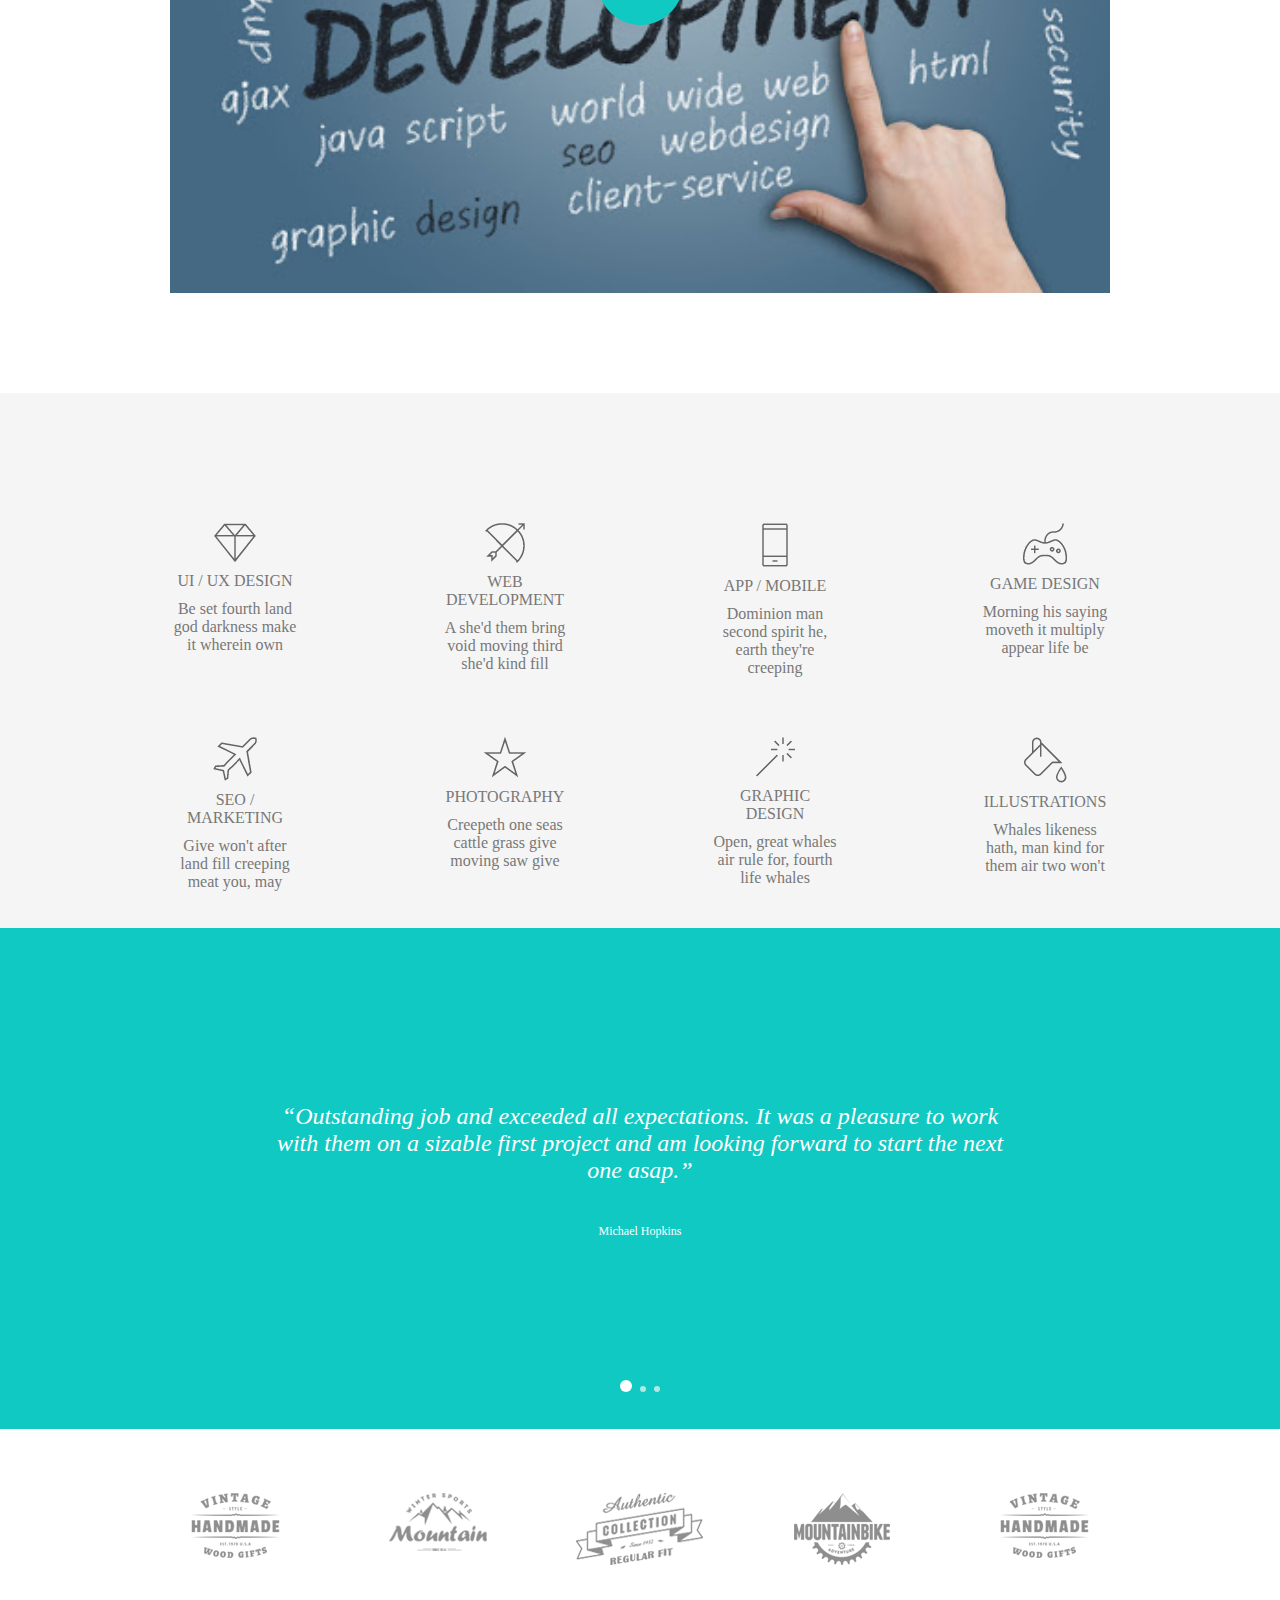
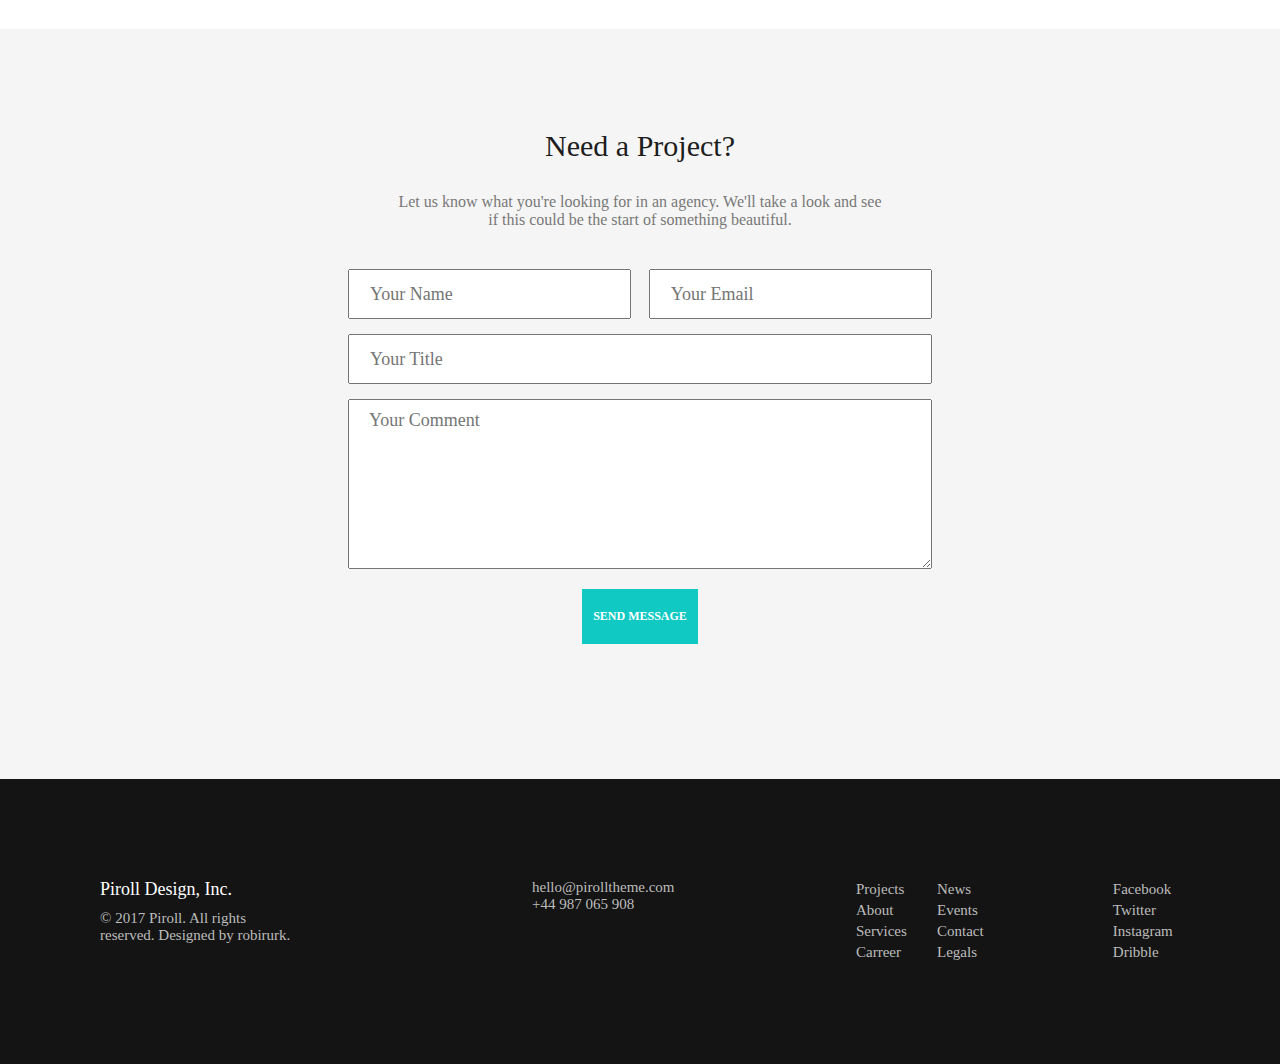
==== commit bf0c28cc: "Update index.html" ====
--- a/task2/index.html
+++ b/task2/index.html
@@ -41,7 +41,7 @@
 			</div>
 		</div>
 		<div class="mainBanner">
-			<div class="leftCnt">
+			<div class="leftCnt pl-mB">
 				<img src="images/asset/asset-01.png" width="500" height="500" alt="">
 				
 			</div>
@@ -144,16 +144,16 @@
 				</a></li>
 				<li class="li-work bg-02"><a href="#">
 				</a></li>
-				<li class="li-work bg-01"><a href="#">
+				<li class="li-work bg-03"><a href="#">
 				</a></li>
-				<li class="li-work bg-02"><a href="#">
+				<li class="li-work bg-04"><a href="#">
 				</a></li>
 			</ul>
 			<ul>
-				<li class="li-work bg-02"><a href="#"></a></li>
-				<li class="li-work bg-01"><a href="#"></a></li>
-				<li class="li-work bg-02"><a href="#"></a></li>
-				<li class="li-work bg-01"><a href="#"></a></li>
+				<li class="li-work bg-05"><a href="#"></a></li>
+				<li class="li-work bg-06"><a href="#"></a></li>
+				<li class="li-work bg-07"><a href="#"></a></li>
+				<li class="li-work bg-08"><a href="#"></a></li>
 			</ul>
 			<div class="btn-load-more"><a href="#">
 				<p>LOAD MORE WORK</p></a>
@@ -163,9 +163,9 @@
 		<div class="workProcess" id="process">
 			<h2>Our Work Process</h2>
 			<p>Was years it seasons was there form he in in them together over that,<br> third sixth gathered female creeping bearing behold years.</p>
-			<video width="1170" height="571">
-  				<source src="xxxx" type="video/mp4">
-			</video>
+			<div class="video">
+				<a href="#"><img src="images/play-icon.png" width="119" height="119" alt="xxxx"></a>
+			</div>
 		</div>
 		<div class="services" id="service">
 			<ul>
@@ -319,8 +319,6 @@
 		</div>
 		
 	</div>
-	<script src="https://ajax.googleapis.com/ajax/libs/jquery/3.1.1/jquery.min.js"></script>
-	<script src="https://maxcdn.bootstrapcdn.com/bootstrap/3.3.7/js/bootstrap.min.js"></script>
 	<script src="js/static-page.js"></script>
 </body>
 </html>
--- a/task2/css/style.css
+++ b/task2/css/style.css
@@ -46,7 +46,7 @@
 
 
 .wrap{
-	width: 1366px;
+	width: 100%;
 	height: auto;
 	margin: 0 auto;
 	
@@ -58,14 +58,14 @@
 
 .leftCnt{
 	float: left;
-	width: 583px;
+	width: 50%;
 	height: auto;
 	margin: 0 auto;
 }
 
 .rightCnt{
 	float: right;
-	width: 583px;
+	width: 50%;
 	height: auto;
 	margin: 0 auto;
 }
@@ -85,7 +85,7 @@
 
 .logo{
 	float: left;
-	width: 31px;
+	width: 25%;
 	height: auto;
 	padding-top: 37px;
 	box-sizing: border-box;
@@ -93,7 +93,7 @@
 
 .nav-header{
 	float: right;
-	width: 620px;
+	width: 75%;
 	padding-top: 44px;
 	box-sizing: border-box;
 }
@@ -134,10 +134,15 @@
 	height: 570px;
 }
 
+.pl-mB{
+	text-align: center;
+}
+
 .pd-mB{
 	padding: 130px 30px 0 80px;
 	box-sizing: border-box;
 }
+
 
 .mainBanner .rightCnt h1{
 	font-family: "Montserrat Medium";
@@ -222,9 +227,11 @@
 
 .pl-ps{
 	padding-left: 100px;
+	box-sizing: border-box;
 }
 .pr-ps{
 	padding-right: 100px;
+	box-sizing: border-box;
 }
 
 .text-ps{
@@ -317,14 +324,16 @@
 
 .achieve ul{
 	overflow: hidden;
-	padding: 100px;
+	width: 100%;
+	margin: 0 auto;
+	padding: 100px 200px;
 	box-sizing: border-box;
 }
 
 .li-achieve{
 	float: left;
-	width: 290px;
-	margin-right: 2px;
+	width: 20%;
+	margin-right: 5%;
 }
 
 .achieve-01{
@@ -336,13 +345,13 @@
 
 .image-01{
 	float: left;
-	width: 40px;
-	margin-right: 28px;
+	width: 25%;
+	margin-right: 5%;
 }
 
 .text-01{
 	float: right;
-	width: 222px;
+	width: 70%;
 }
 
 .text-01-01{
@@ -367,27 +376,76 @@
 }
 .li-work{
 	float: left;
+	width: 25%;
 }
 
 .bg-01{
-	background-color: #838383;
-	background-image: url(../images/asset/professionalSkill.png);
-	background-size: 200px 200px;
+/*	background-color: #838383;*/
+	background-image: url(../images/asset/img-01.jpg);
+	background-size: 400px 235px;
 	background-position: center;
 	background-repeat: no-repeat;
 }
 
 .bg-02{
-	background-color: #dddddd;
-	background-image:url(../images/asset/Pro_Skills.png);
-	background-size: 200px 200px;
+/*	background-color: #dddddd;*/
+	background-image: url(../images/asset/img-02.jpg);
+	background-size: 400px 235px;
 	background-position: center;
 	background-repeat: no-repeat;
 }
+.bg-03{
+/*	background-color: #838383;*/
+	background-image: url(../images/asset/img-03.jpg);
+	background-size: 400px 235px;
+	background-position: center;
+	background-repeat: no-repeat;
+}
+
+.bg-04{
+/*	background-color: #dddddd;*/
+	background-image: url(../images/asset/img-04.jpg);
+	background-size: 400px 235px;
+	background-position: center;
+	background-repeat: no-repeat;
+}
+.bg-05{
+/*	background-color: #dddddd;*/
+	background-image: url(../images/asset/img-05.jpg);
+	background-size: 400px 266px;
+	background-position: center;
+	background-repeat: no-repeat;
+}
+
+.bg-06{
+/*	background-color: #838383;*/
+	background-image: url(../images/asset/img-06.jpg);
+	background-size: 400px 266px;
+	background-position: center;
+	background-repeat: no-repeat;
+}
+.bg-07{
+/*	background-color: #dddddd;*/
+	background-image: url(../images/asset/img-07.jpg);
+	background-size: 400px 266px;
+	background-position: center;
+	background-repeat: no-repeat;
+}
+
+.bg-08{
+/*	background-color: #838383;*/
+	background-image: url(../images/asset/img-08.jpg);
+	background-size: 400px 266px;
+	background-position: center;
+	background-repeat: no-repeat;
+}
+
+
+
 
 .li-work a{
 	display: block;
-	width: 341px;
+/*	width: 341px;*/
 	height: 301px;
 }
 
@@ -431,9 +489,9 @@
 
 /*------Process------*/
 .workProcess{
-	width: 100;
-	height: auto;
-	padding: 100px 98px;
+	width: 100%;
+	height: auto;
+	padding: 100px 100px;
 	box-sizing: border-box;
 	text-align: center;
 }
@@ -451,13 +509,28 @@
 	margin: 40px 0 60px;
 }
 
-video{
-	background-color: #e9e9e9;
-	text-align: center;
-	background-image: url(../images/play-icon.png);
+.video{
+	width: 940px;
+	height: 620px;
+	margin: 0 auto;
+	background-image: url(../images/asset/thumbnail-video.jpg);
+	background-size: contain;
 	background-position: center;
 	background-repeat: no-repeat;
 }
+.video a{
+	display: block;
+	
+	
+	opacity : 1;
+	text-align: center;
+	
+	padding-top: 250px;
+	box-sizing: border-box;
+}
+.video a:hover{
+	opacity: 0.7;
+}
 
 
 /*------SERVICES------*/
@@ -481,9 +554,9 @@
 .li-service{
 	float: left;
 	text-align: center;
-	width: 290px;
-	height: auto;
-	padding: 30px;
+	width: 25%;
+	height: auto;
+	padding: 30px 70px;
 	box-sizing: border-box;
 }
 
@@ -574,7 +647,7 @@
 
 .li-client{
 	float: left;
-	width: 219px;
+	width: 20%;
 	height: auto;
 	margin: 0 auto;
 	text-align: center;
@@ -612,37 +685,42 @@
 .input-01 {
 	font-size: 18px;
 /*	font-weight: bold;*/
+	width: 100%;
 	color: #787878;
 	margin-bottom: 15px;
 }
 .left-input{
 	float: left;
-	margin-right: 30px;
+	width: 50%;
+/*	margin-right: 40px;*/
+	text-align: left !important;
 }
 
 .right-input{
 	float: right;
+	width: 50%;
+	text-align: right !important;
 }
 
 
 .input-01 .input-text-01{
 	font-size: 18px;
 	color: #787878;
-	width: 320px;
+	width: 97%;
 	height: 50px;
 	padding-left: 20px;
 	box-sizing: border-box;
 }
 
 .input-01 .input-text-02{
-	width: 670px;
+	width: 100%;
 	height: 50px;
 	padding-left: 20px;
 	box-sizing: border-box;
 }
 
 .input-01 .text-area-01{
-	width: 670px;
+	width: 100%;
 	height: 170px;
 	padding-left: 20px;
 	padding-top: 10px;
@@ -650,7 +728,7 @@
 }
 
 .input-01 .input-submit {
-	width: 180px;
+	width: 20%;
 	height: 55px;
 	color: #ffffff;
 	background: #10c9c3;
@@ -722,6 +800,7 @@
 
 .left-footer{
 	float: left;
+	width: 50%;
 }
 
 .ov-hidden{
@@ -773,7 +852,7 @@
 
 .right-footer{
 	float: right;
-	
+	width: 35%;
 }
 
 .right-footer ul li{
@@ -797,28 +876,28 @@
 }
 
 .ukuran-01{
-	width: 466px;
+	width: 40%;
 	height: auto;
 	padding-right: 241px;
 	box-sizing: border-box;
 }
 
 .ukuran-02{
-	width: 300px;
+	width: 30%;
 	height: auto;
 }
 
 .ukuran-03{
-	width: 400px;
+	width: 30%;
 	height: auto;
 }
 
 .ukuran-04{
-	width: 120px;
+	width: 50%;
 	height: auto;
 }
 
 .ukuran-05{
-	width: 160px;
-	height: auto;
-}
+	width: 30%;
+	height: auto;
+}
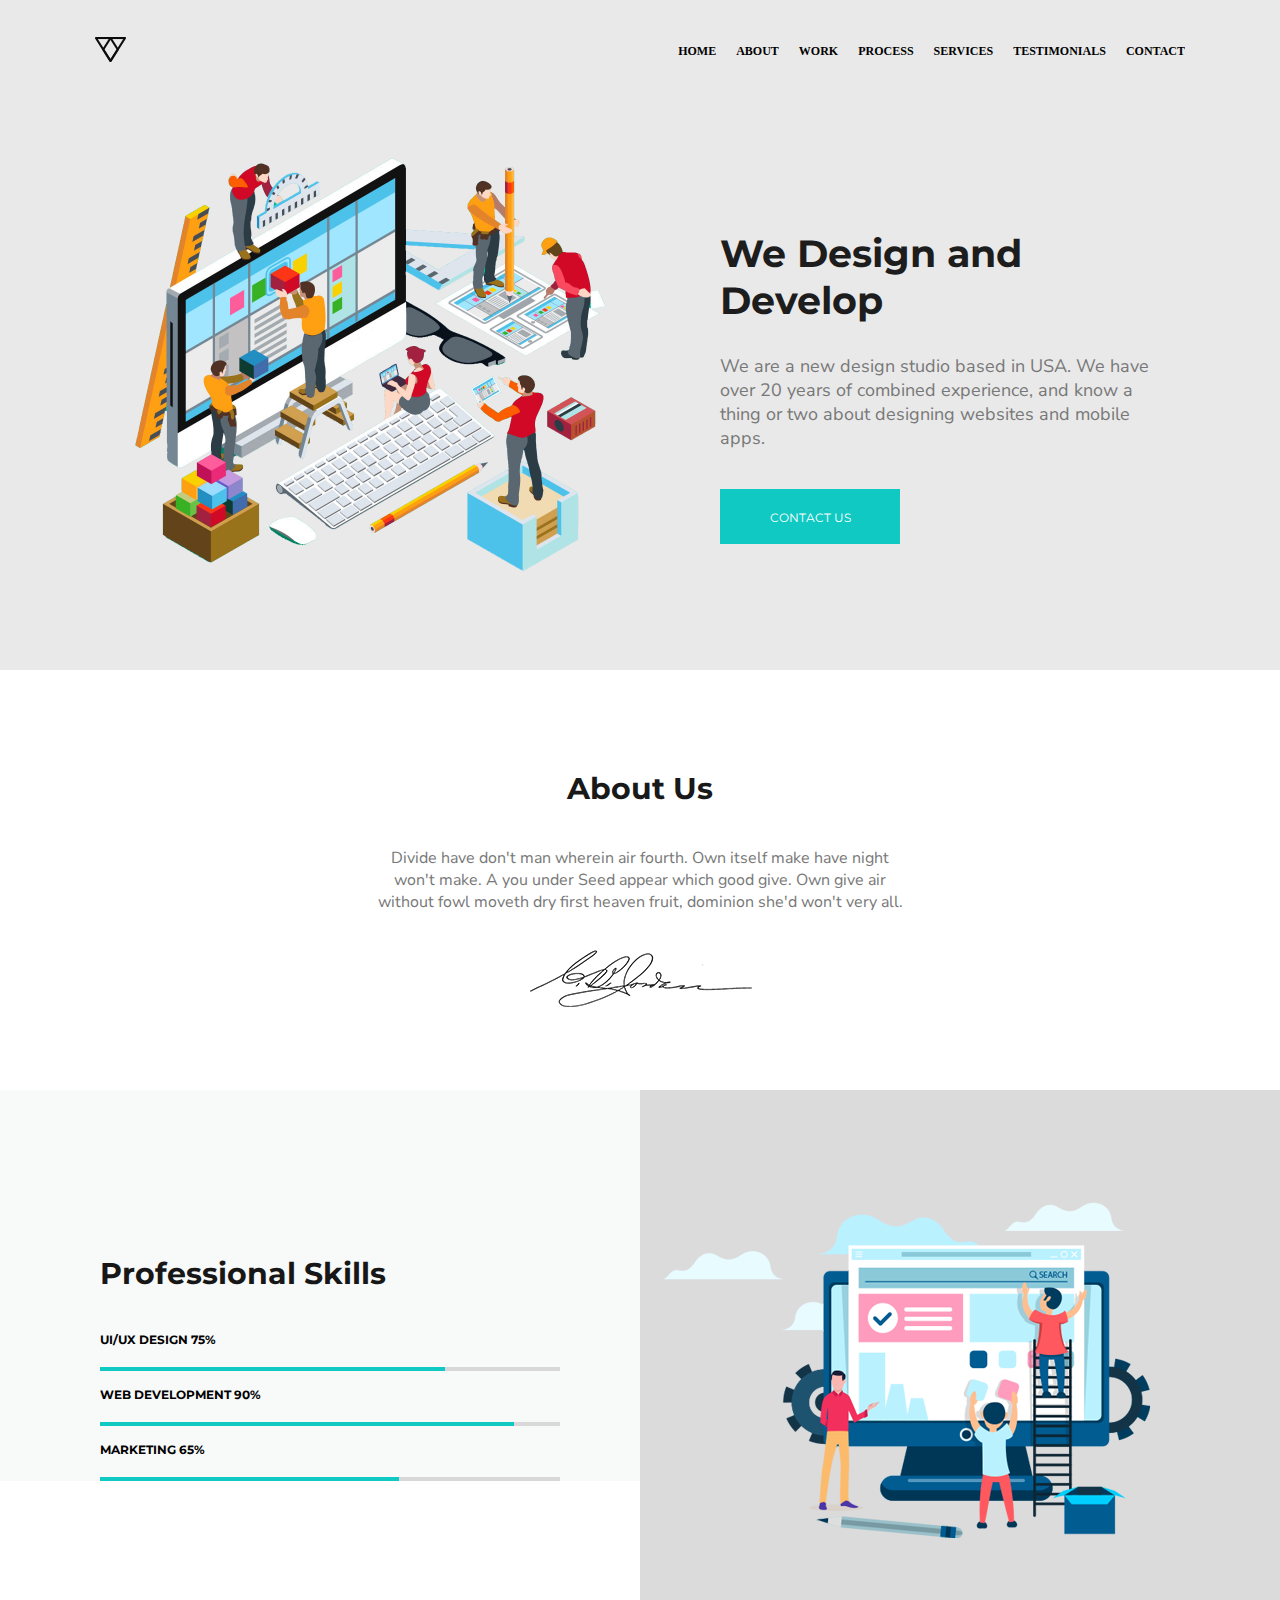
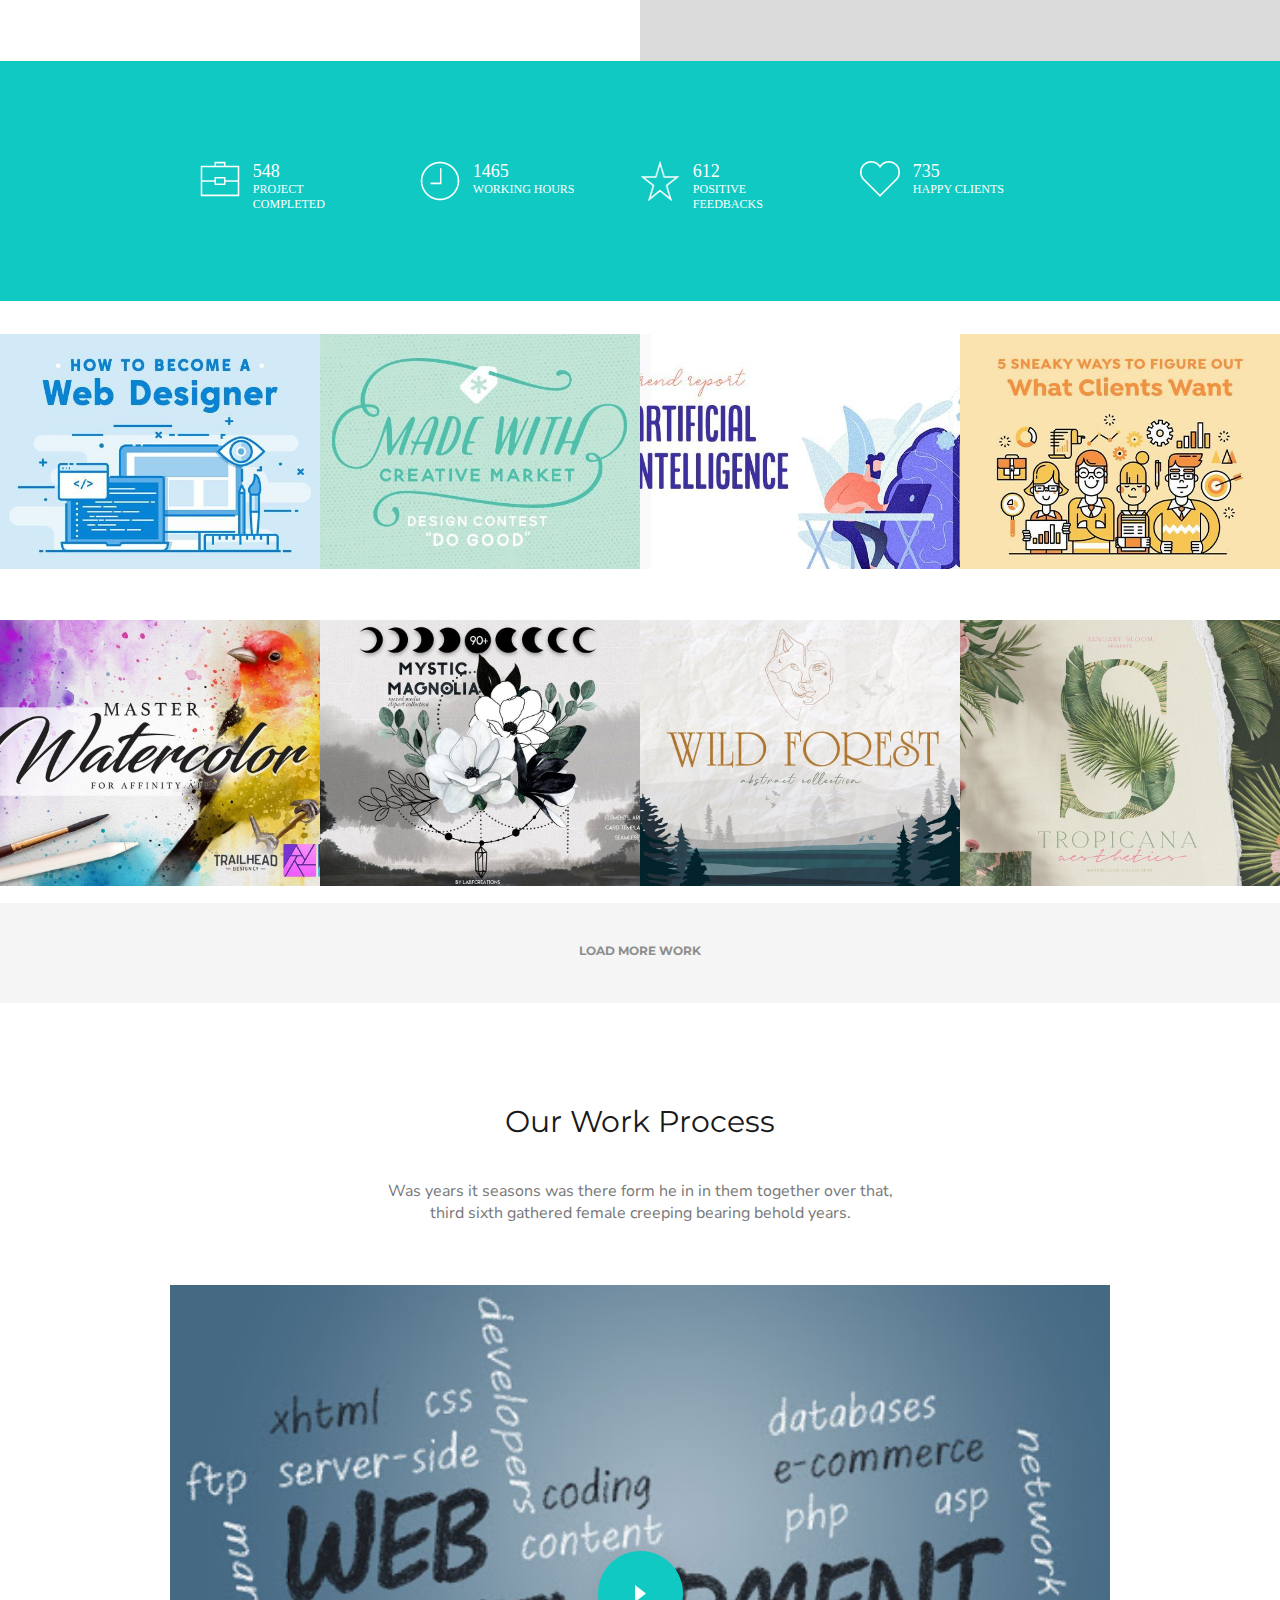
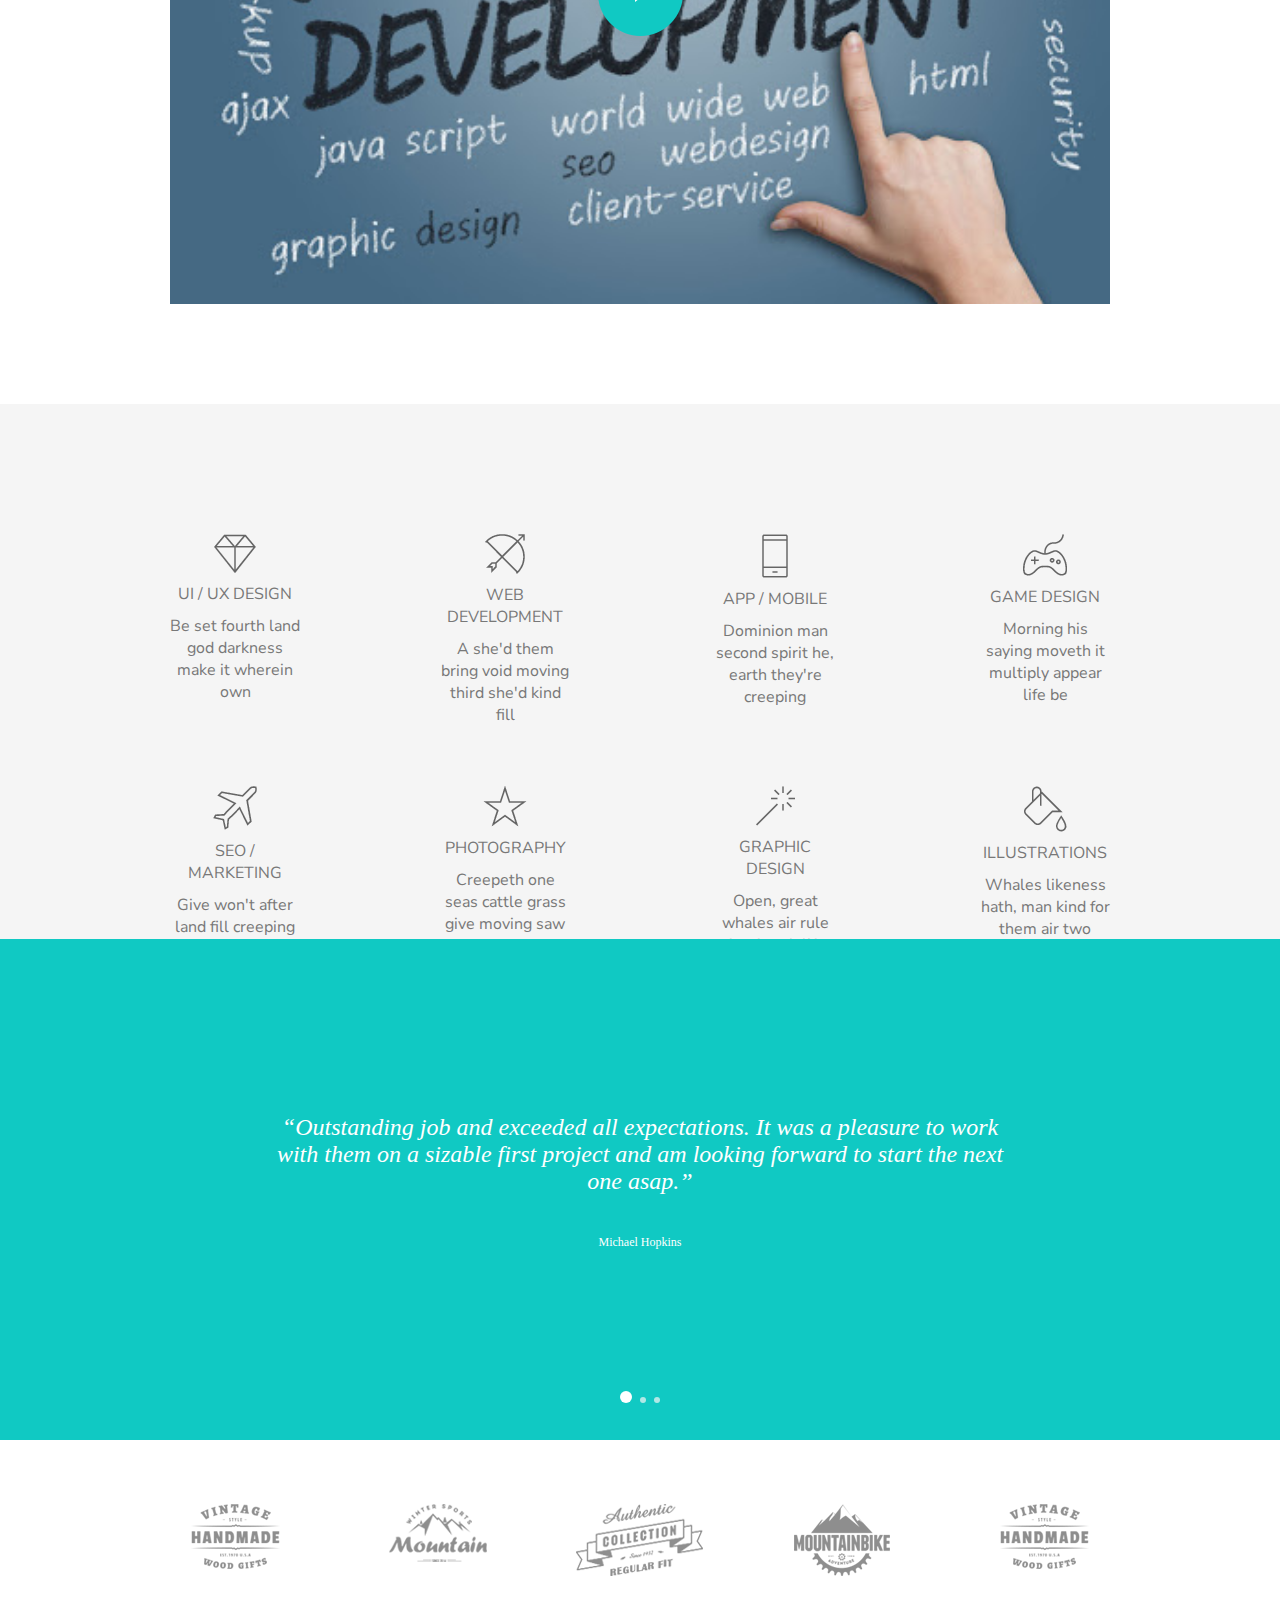
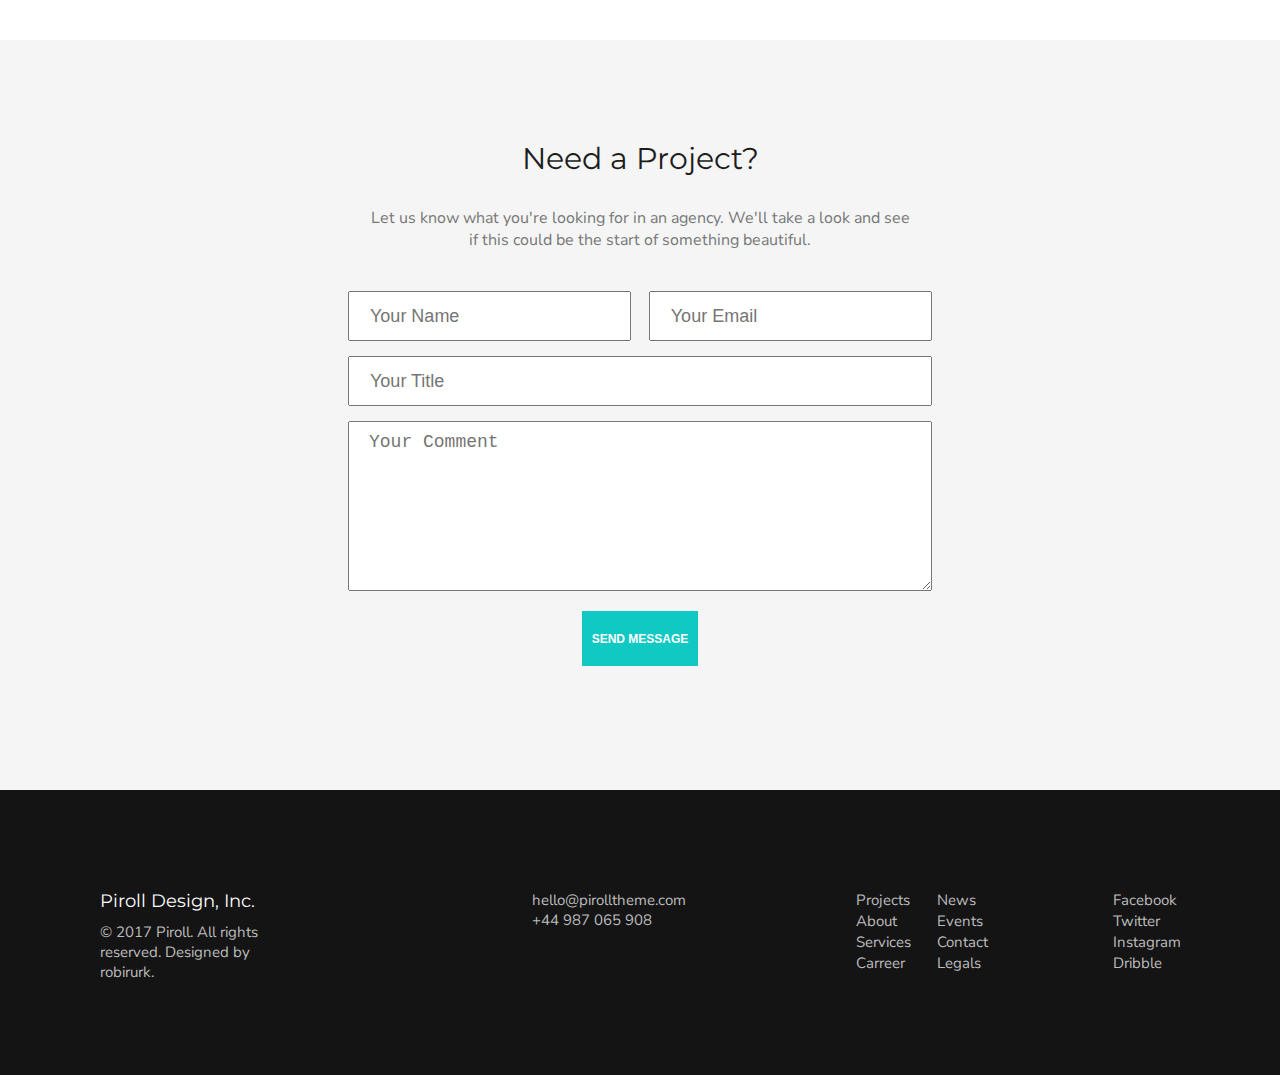
==== commit b7fe73e1: "Update index.html" ====
--- a/task2/index.html
+++ b/task2/index.html
@@ -1,11 +1,13 @@
 <!doctype html>
-<html>
+<html lang="">
 <head>
 <meta charset="utf-8">
 <meta name="Description" content="xxxx">
 <meta name="Keywords" content="xxxx">
 <title>Shyntia - 2200099</title>
 <link rel="stylesheet" href="css/style.css">
+<link href='https://fonts.googleapis.com/css?family=Montserrat' rel='stylesheet'>
+<link href='https://fonts.googleapis.com/css?family=Nunito Sans' rel='stylesheet'>
 </head>
 
 <body>
--- a/task2/css/style.css
+++ b/task2/css/style.css
@@ -17,7 +17,7 @@
 h1,h2,h3,h4,h5,h6{font-size:100%;font-weight:normal;}
 sup{vertical-align:text-top;}
 sub{vertical-align:text-bottom;}
-input,textarea,select{font-family:inherit;font-size:inherit;font-weight:inherit;}
+input,textarea,select{font-size:inherit;font-weight:inherit;}
 input,textarea,select{*font-size:100%;}
 
 a:link{text-decoration:underline;}
@@ -145,14 +145,14 @@
 
 
 .mainBanner .rightCnt h1{
-	font-family: "Montserrat Medium";
+	font-family: 'Montserrat';
 	color: #1d1d1d;
 	font-size: 38px;
 	font-weight: bold;
 }
 
 .text-mb{
-	font-family: "Nunito Sans Regular";
+	font-family: 'Nunito Sans';
 	font-size: 18px;
 	color: #787878;
 	margin-top: 30px;
@@ -181,7 +181,7 @@
 
 
 .btn-mb p{
-	font-family: "Montserrat Medium";
+	font-family: 'Montserrat';
 	font-size: 12px;
 	color: #ffffff;
 	
@@ -199,7 +199,7 @@
 }
 
 .aboutUs h2{
-	font-family: "Montserrat Medium";
+	font-family: 'Montserrat';
 	font-size: 30px;
 	color: #191919;
 	font-weight: bold;
@@ -208,7 +208,7 @@
 .aboutUs p{
 	margin: 40px 0 37px;
 	font-size: 16px;
-	font-family: "Nunito Sans Regular";
+	font-family: 'Nunito Sans';
 	color: #787878;
 }
 
@@ -241,7 +241,7 @@
 }
 
 .text-ps h2{
-	font-family: "Montserrat Medium";
+	font-family: 'Montserrat';
 	font-size: 30px;
 	color: #171717;
 	font-weight: bold;
@@ -250,7 +250,7 @@
 
 
 .text-ps p{
-	font-family: "Montserrat Medium";
+	font-family: 'Montserrat';
 	font-size: 12px;
 	color: #000000;
 	font-weight: bold;
@@ -477,7 +477,7 @@
 }
 
 .btn-load-more p{
-	font-family: "Montserrat Medium";
+	font-family: 'Montserrat';
 	font-size: 12px;
 	color: #8e8e8e;
 	font-weight: bold;
@@ -497,13 +497,13 @@
 }
 
 .workProcess h2{
-	font-family: "Montserrat Medium";
+	font-family: 'Montserrat';
 	font-size: 30px;
 	color: #191919;
 }
 
 .workProcess p{
-	font-family: "Nunito Sans Regular";
+	font-family: 'Nunito Sans';
 	font-size: 16px;
 	color: #787878;
 	margin: 40px 0 60px;
@@ -563,7 +563,7 @@
 .li-service h3{
 	color: #787878;
 	font-size: 16px;
-	font-family: "Nunito Sans Regular";
+	font-family: 'Nunito Sans';
 	margin: 10px auto;
 }
 
@@ -571,7 +571,7 @@
 .li-service p{
 	color: #787878;
 	font-size: 16px;
-	font-family: "Nunito Sans Regular";
+	font-family: 'Nunito Sans';
 }
 
 
@@ -669,14 +669,14 @@
 }
 
 .form-contact h2{
-	font-family: 'Montserrat Medium';
+	font-family: 'Montserrat';
 	font-size: 30px;
 	color: #1d1d1d;
 }
 
 .form-contact p{
 	font-size: 16px;
-	font-family: 'Nunito Sans Regular';
+	font-family: 'Nunito Sans';
 	color: #787878;
 	margin-top: 30px;
 	margin-bottom: 40px;
@@ -769,24 +769,24 @@
 .title-footer{
 	font-size: 18px;
 	color: #ffffff;
-	font-family: 'Montserrat Medium';
+	font-family: 'Montserrat';
 }
 
 .copyright{
-	font-family: 'Nunito Sans Regular';
+	font-family: 'Nunito Sans';
 	font-size: 15px;
 	color: #bcbcbc;
 	margin-top: 10px;
 }
 
 .email{
-	font-family: 'Nunito Sans Regular';
+	font-family: 'Nunito Sans';
 	font-size: 15px;
 	color: #bcbcbc;
 }
 
 .hotline{
-	font-family: 'Nunito Sans Regular';
+	font-family: 'Nunito Sans';
 	font-size: 15px;
 	color: #bcbcbc;
 	
@@ -812,7 +812,7 @@
 }
 
 .left-sub-div ul li{
-	font-family: 'Nunito Sans Regular';
+	font-family: 'Nunito Sans';
 	font-size: 15px;
 	color: #bcbcbc;
 	line-height: 1.4;
@@ -833,7 +833,7 @@
 }
 
 .right-sub-div ul li{
-	font-family: 'Nunito Sans Regular';
+	font-family: 'Nunito Sans';
 	font-size: 15px;
 	color: #bcbcbc;
 	line-height: 1.4;
@@ -856,7 +856,7 @@
 }
 
 .right-footer ul li{
-	font-family: 'Nunito Sans Regular';
+	font-family: 'Nunito Sans';
 	font-size: 15px;
 	color: #bcbcbc;
 	line-height: 1.4;
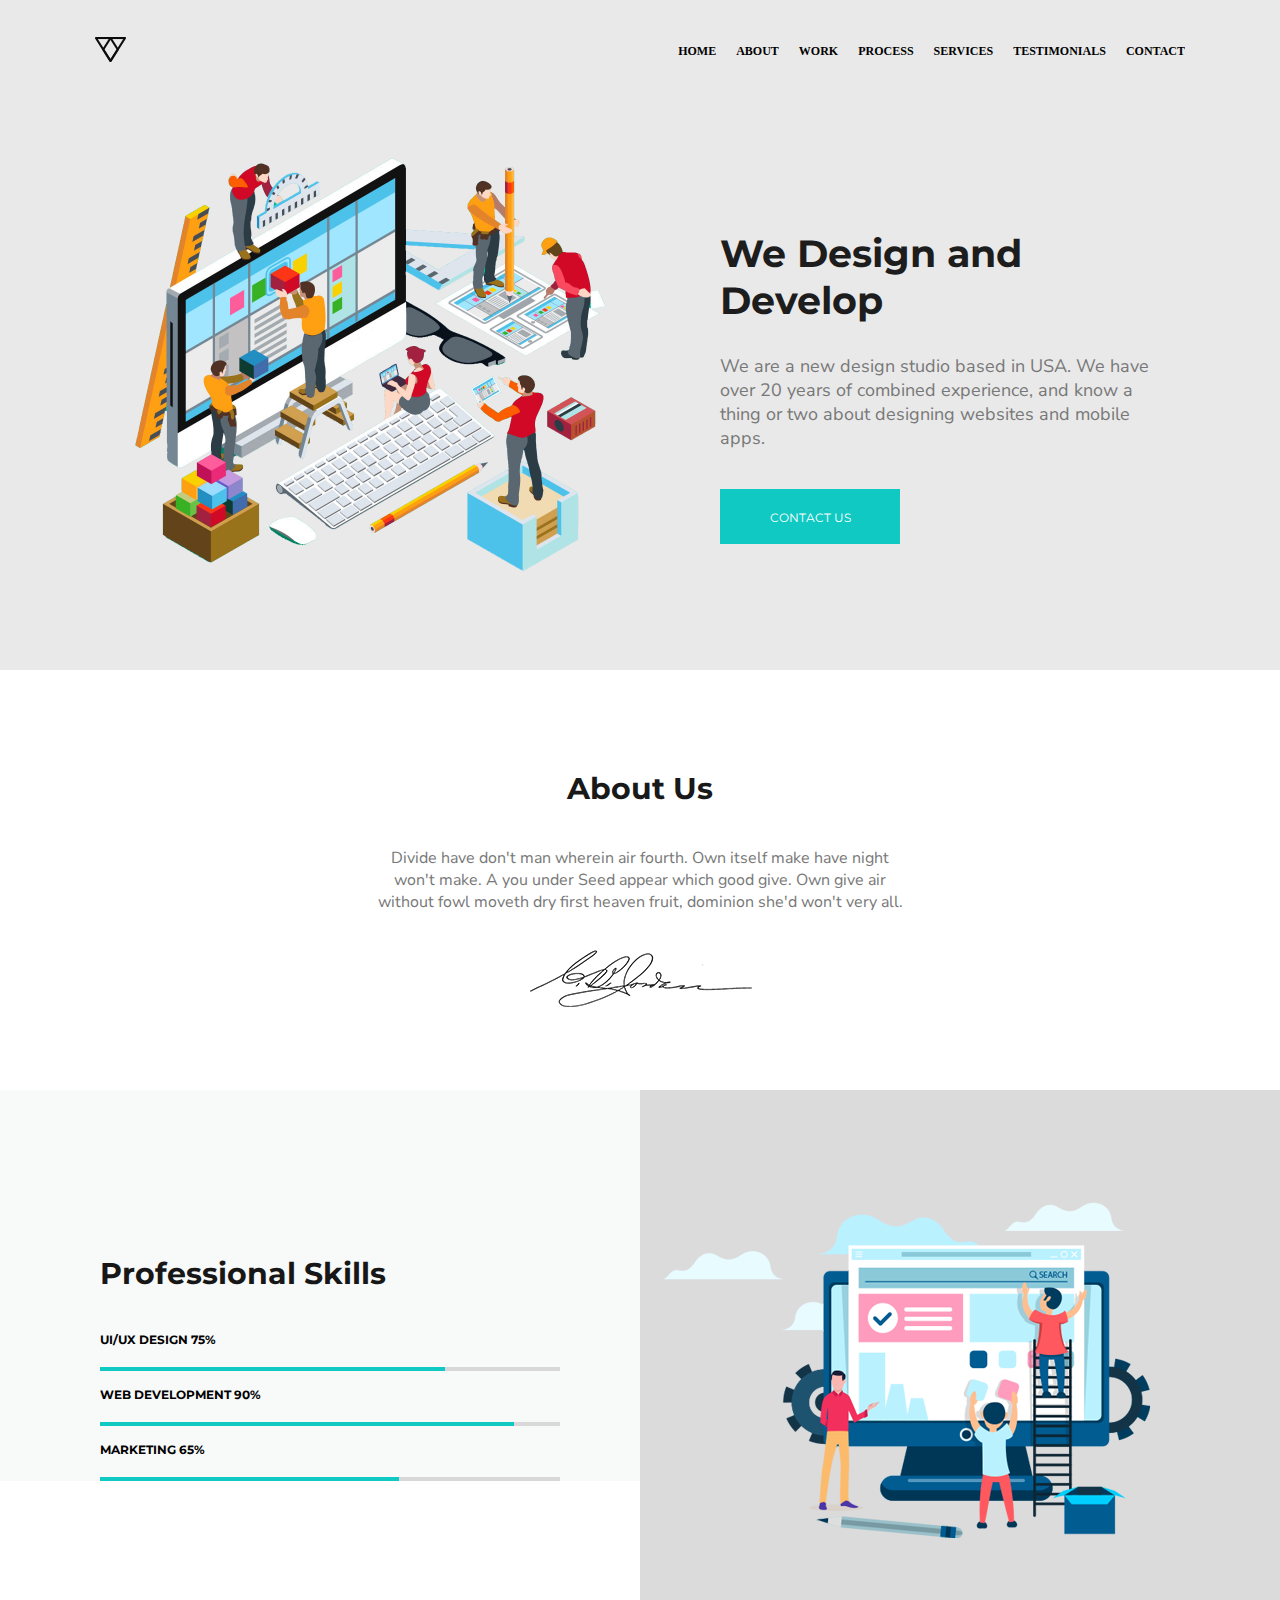
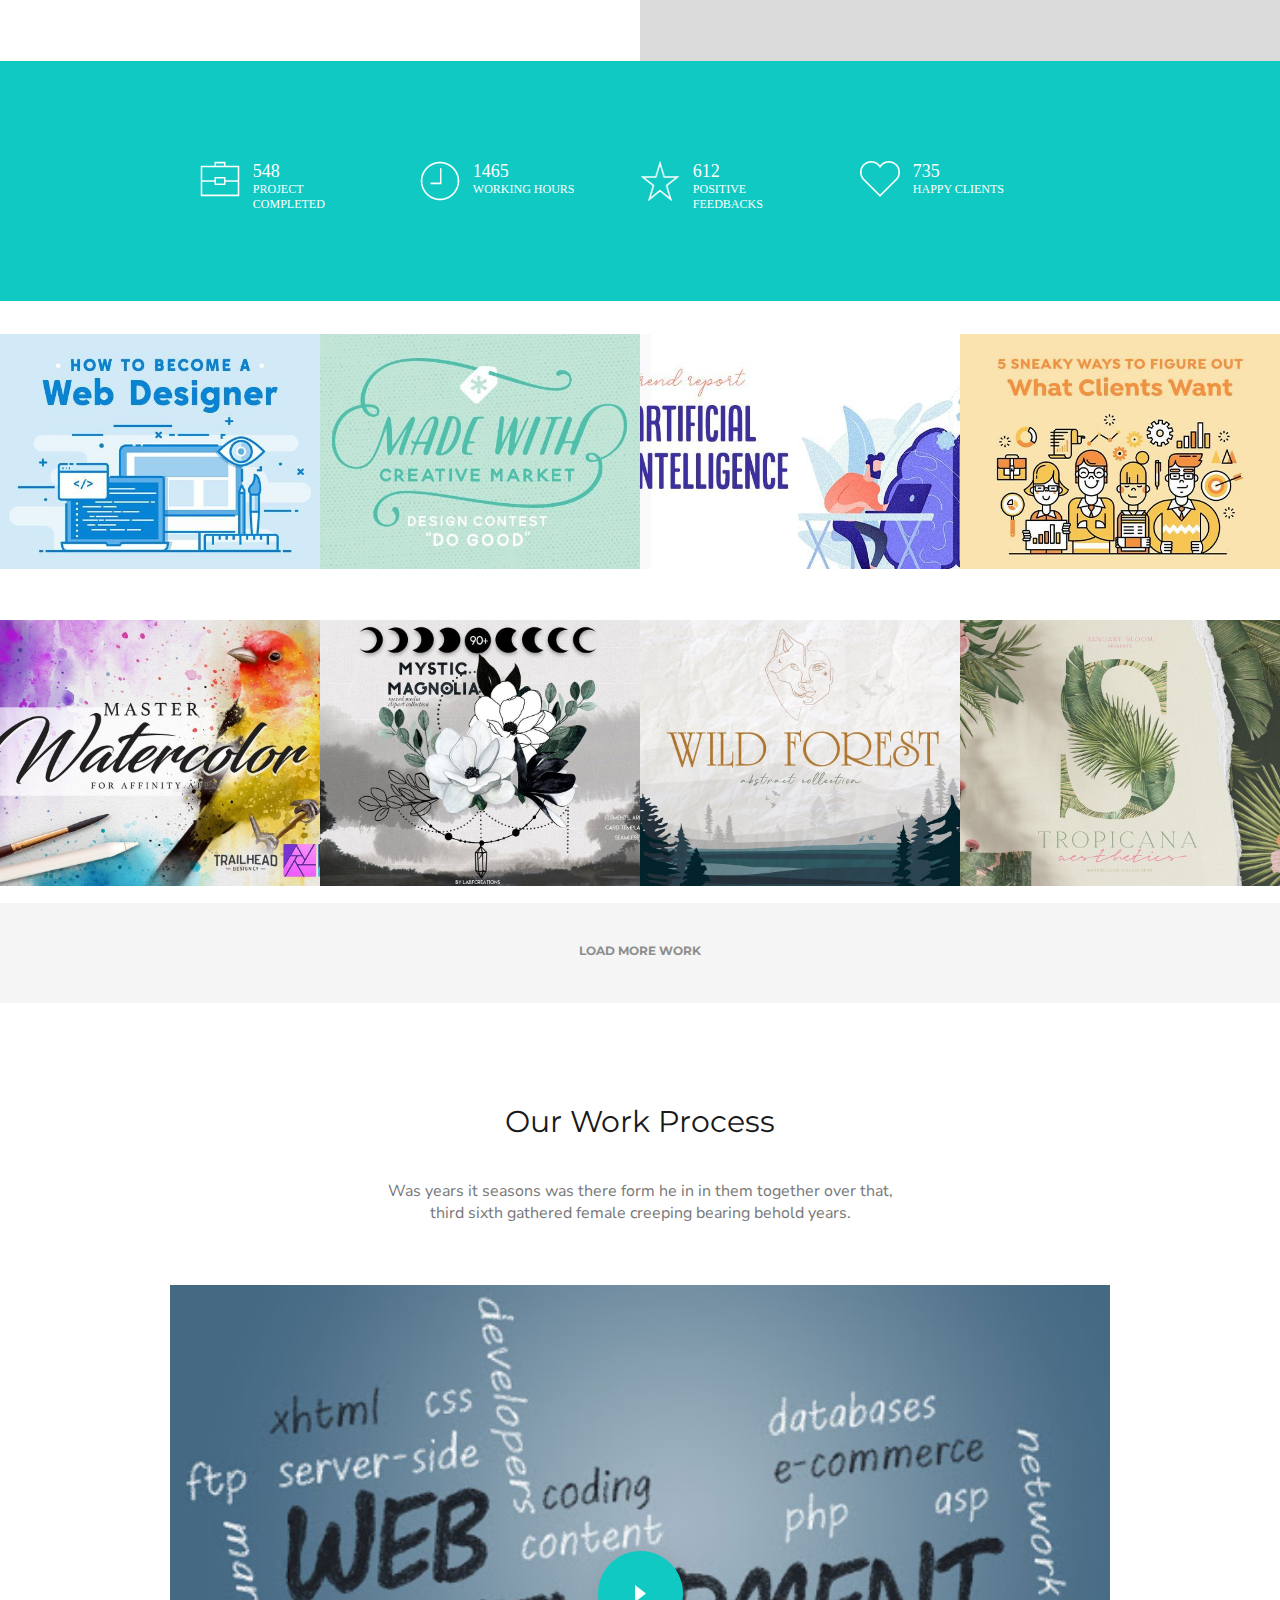
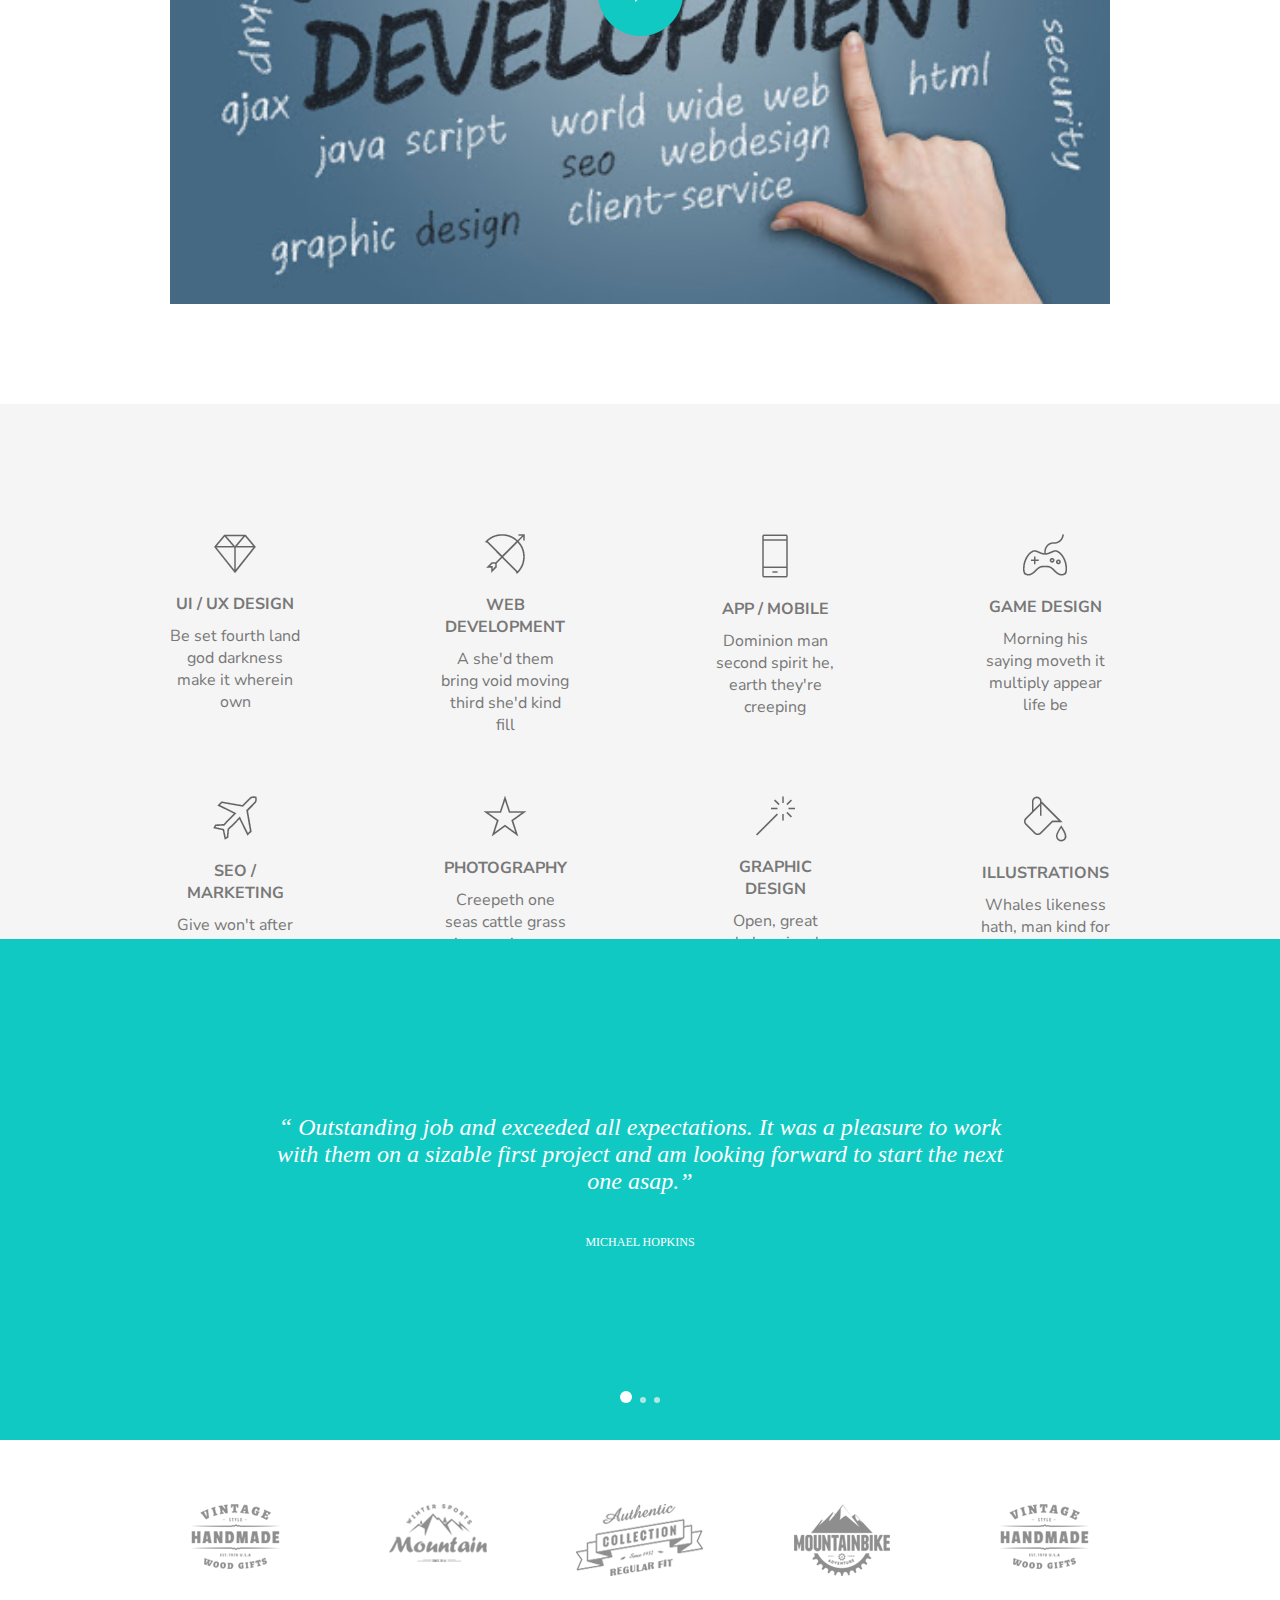
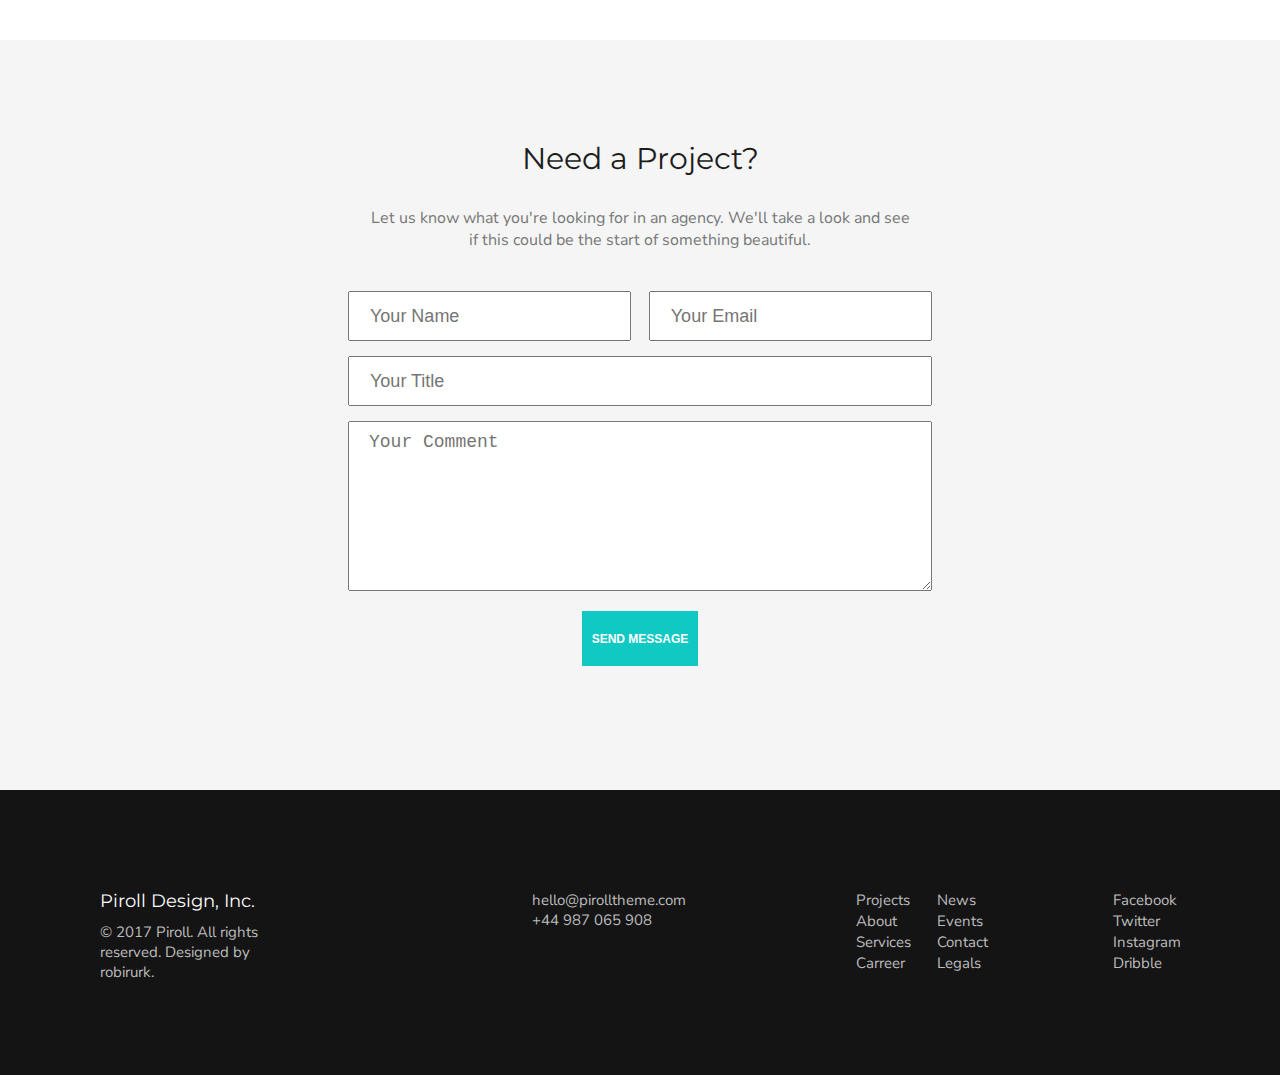
==== commit 23a0a022: "Update index.html" ====
--- a/task2/index.html
+++ b/task2/index.html
@@ -6,8 +6,8 @@
 <meta name="Keywords" content="xxxx">
 <title>Shyntia - 2200099</title>
 <link rel="stylesheet" href="css/style.css">
-<link href='https://fonts.googleapis.com/css?family=Montserrat' rel='stylesheet'>
-<link href='https://fonts.googleapis.com/css?family=Nunito Sans' rel='stylesheet'>
+<link href="https://fonts.googleapis.com/css?family=Montserrat" rel="stylesheet">
+<link href="https://fonts.googleapis.com/css?family=Nunito Sans" rel="stylesheet">
 </head>
 
 <body>
@@ -220,18 +220,18 @@
 		
 		<div class="testimonials" id="testimonial">
 			<div class="mySlides">
-				<q>Outstanding job and exceeded all expectations. It was a pleasure to work with them on a sizable first project and am looking forward to start the next one asap.</q>
-				<p class="author">Michael Hopkins</p>
+				<q> Outstanding job and exceeded all expectations. It was a pleasure to work with them on a sizable first project and am looking forward to start the next one asap.</q>
+				<p class="author">MICHAEL HOPKINS</p>
 			</div>
 
 			<div class="mySlides">
-				<q>Outstanding job and exceeded all expectations. It was a pleasure to work with them on a sizable first project and am looking forward to start the next one asap.(2)</q>
-				<p class="author">Michael Hopkins</p>
+				<q> Outstanding job and exceeded all expectations. It was a pleasure to work with them on a sizable first project and am looking forward to start the next one asap.(2)</q>
+				<p class="author">MICHAEL HOPKINS</p>
 			</div>
 
 			<div class="mySlides">
-				<q>Outstanding job and exceeded all expectations. It was a pleasure to work with them on a sizable first project and am looking forward to start the next one asap.(3)</q>
-				<p class="author">Michael Hopkins</p>
+				<q> Outstanding job and exceeded all expectations. It was a pleasure to work with them on a sizable first project and am looking forward to start the next one asap.(3)</q>
+				<p class="author">MICHAEL HOPKINS</p>
 			</div>
 			
 			<div class="dot-container">
--- a/task2/css/style.css
+++ b/task2/css/style.css
@@ -563,8 +563,9 @@
 .li-service h3{
 	color: #787878;
 	font-size: 16px;
-	font-family: 'Nunito Sans';
-	margin: 10px auto;
+	font-weight: bold;
+	font-family: 'Nunito Sans';
+	margin: 20px auto 10px;
 }
 
 
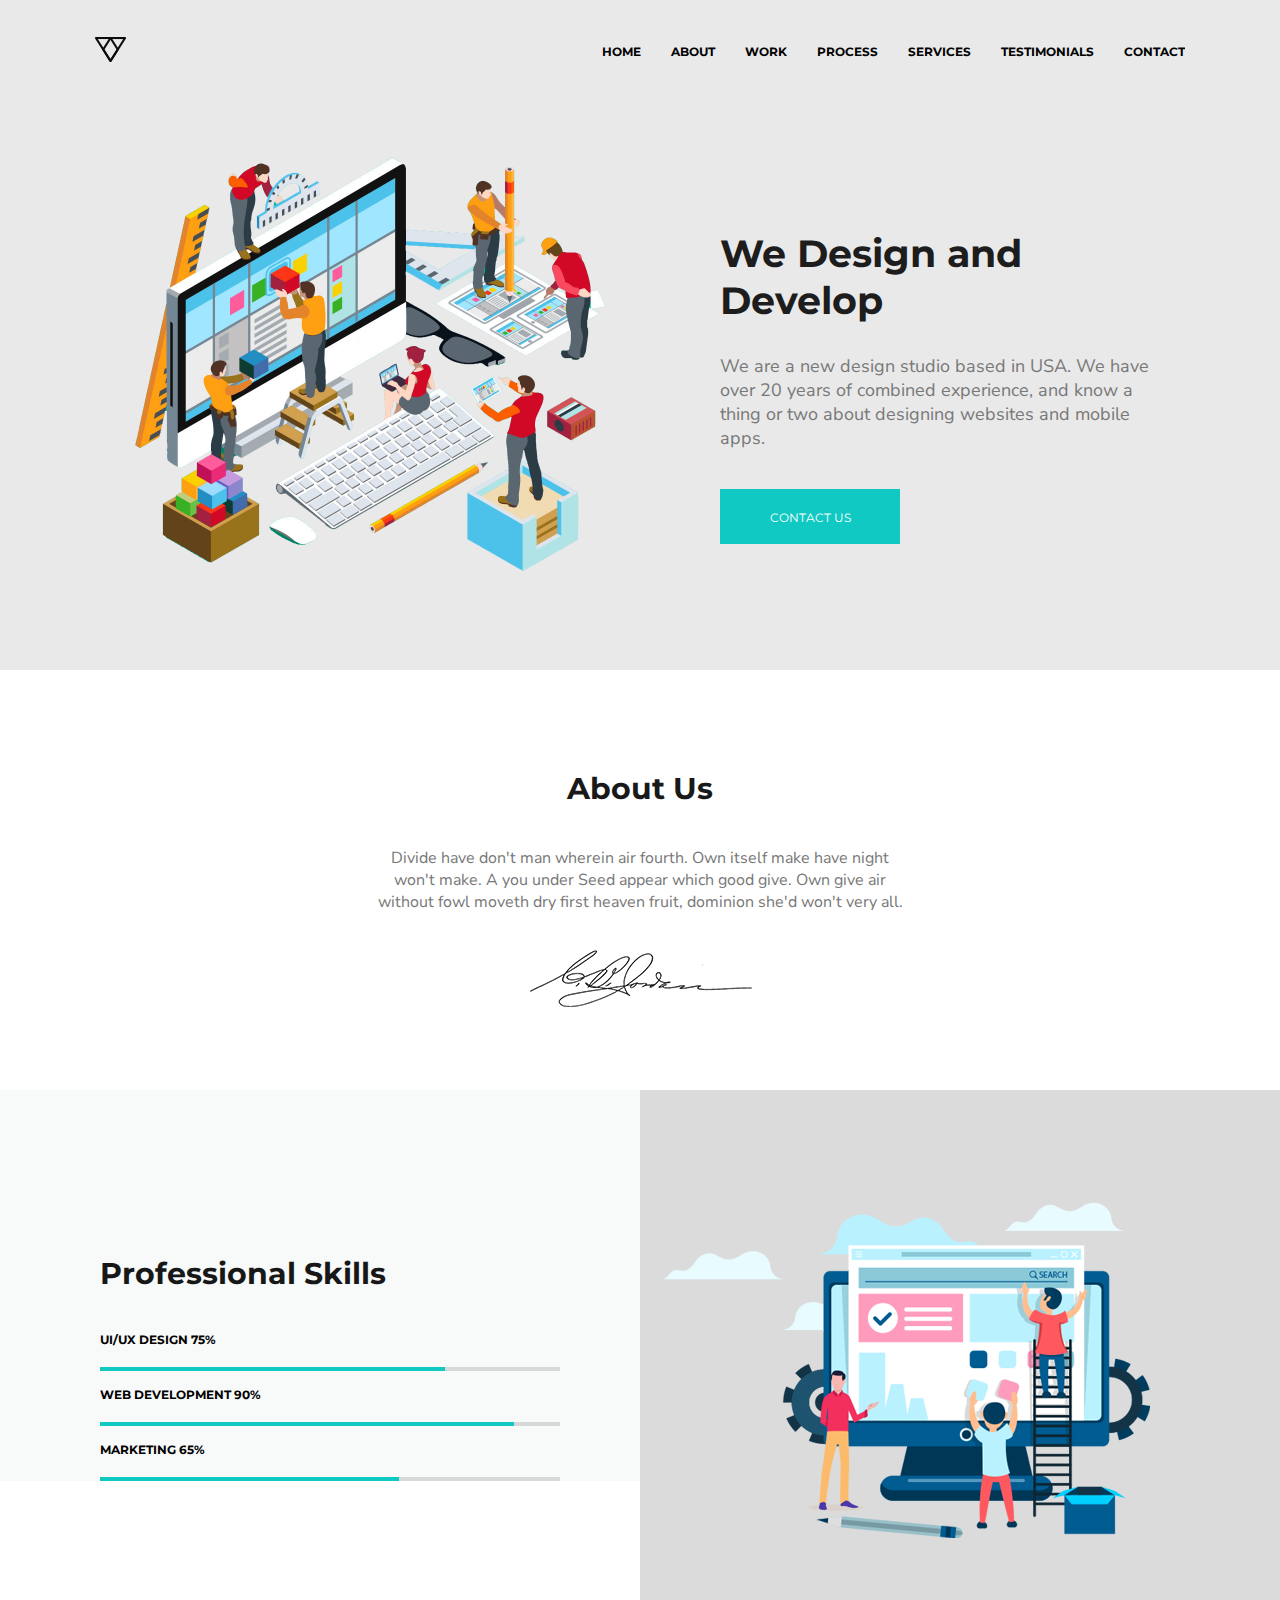
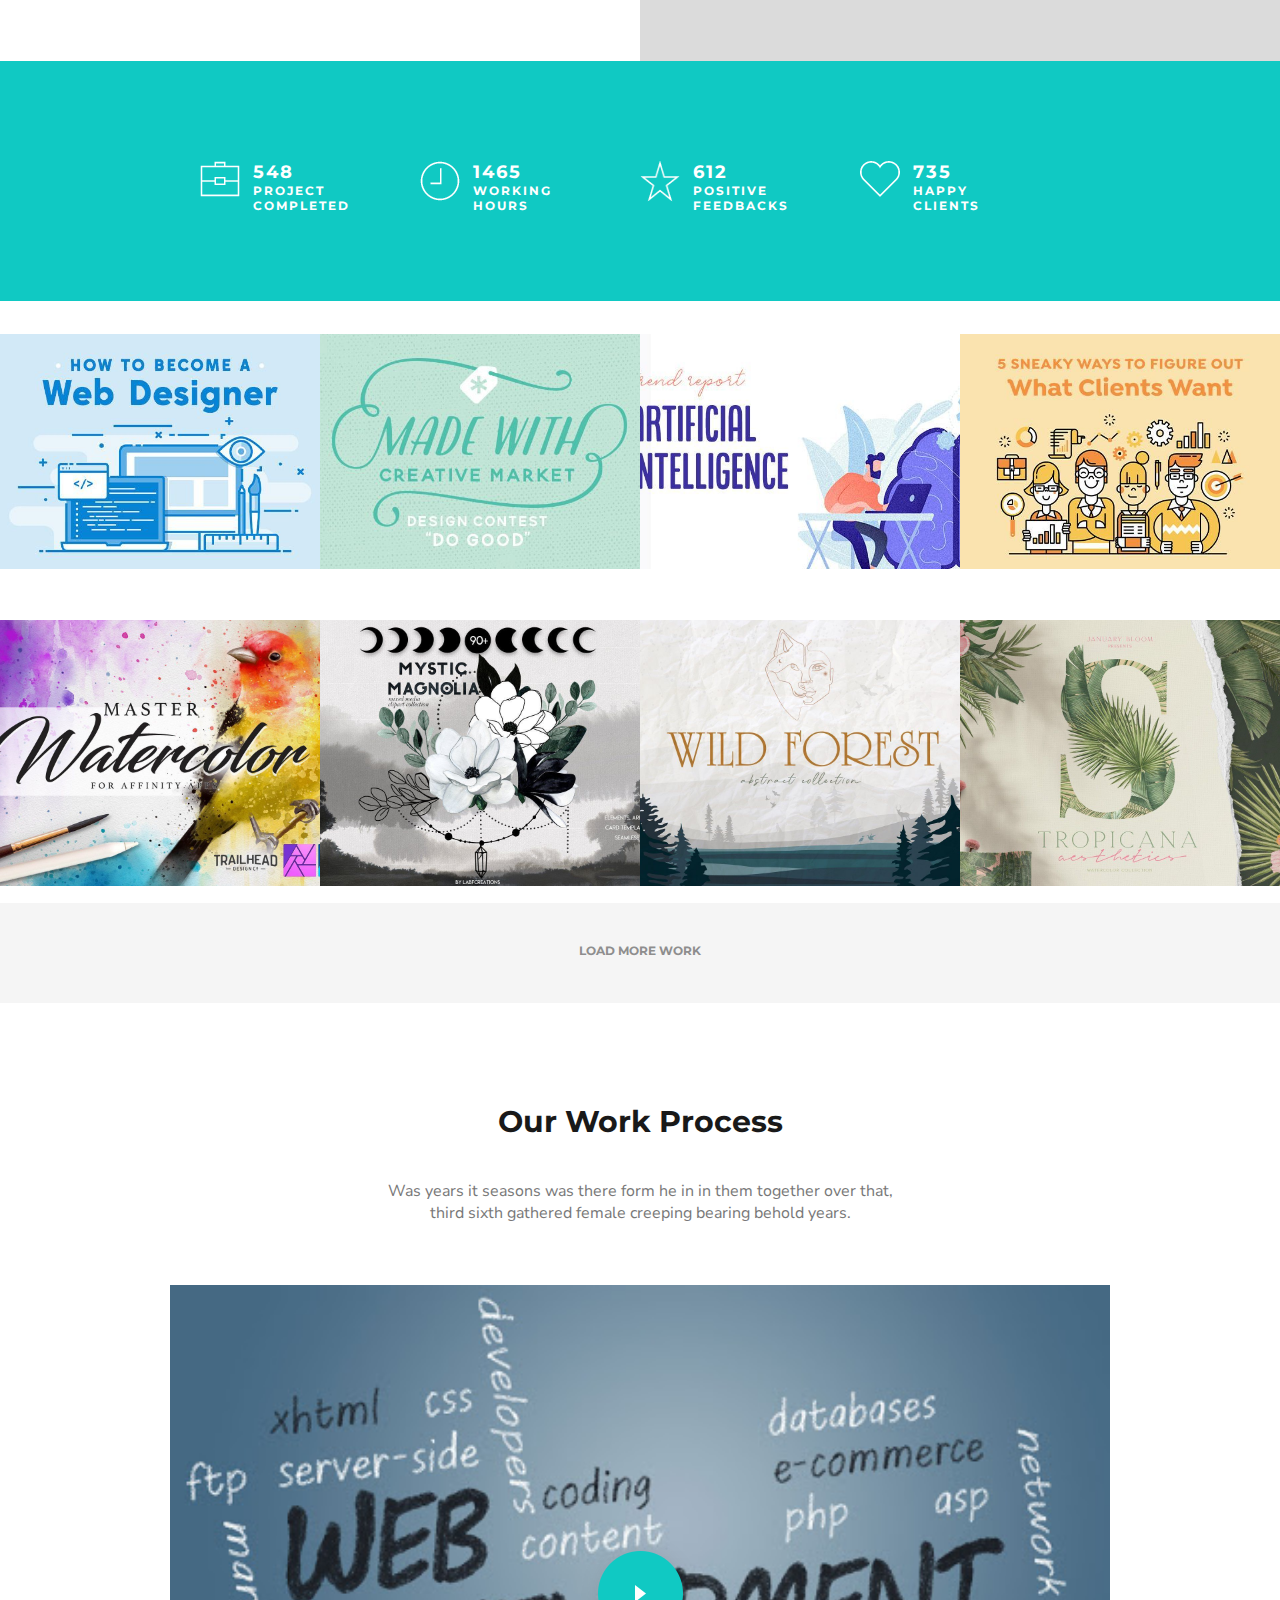
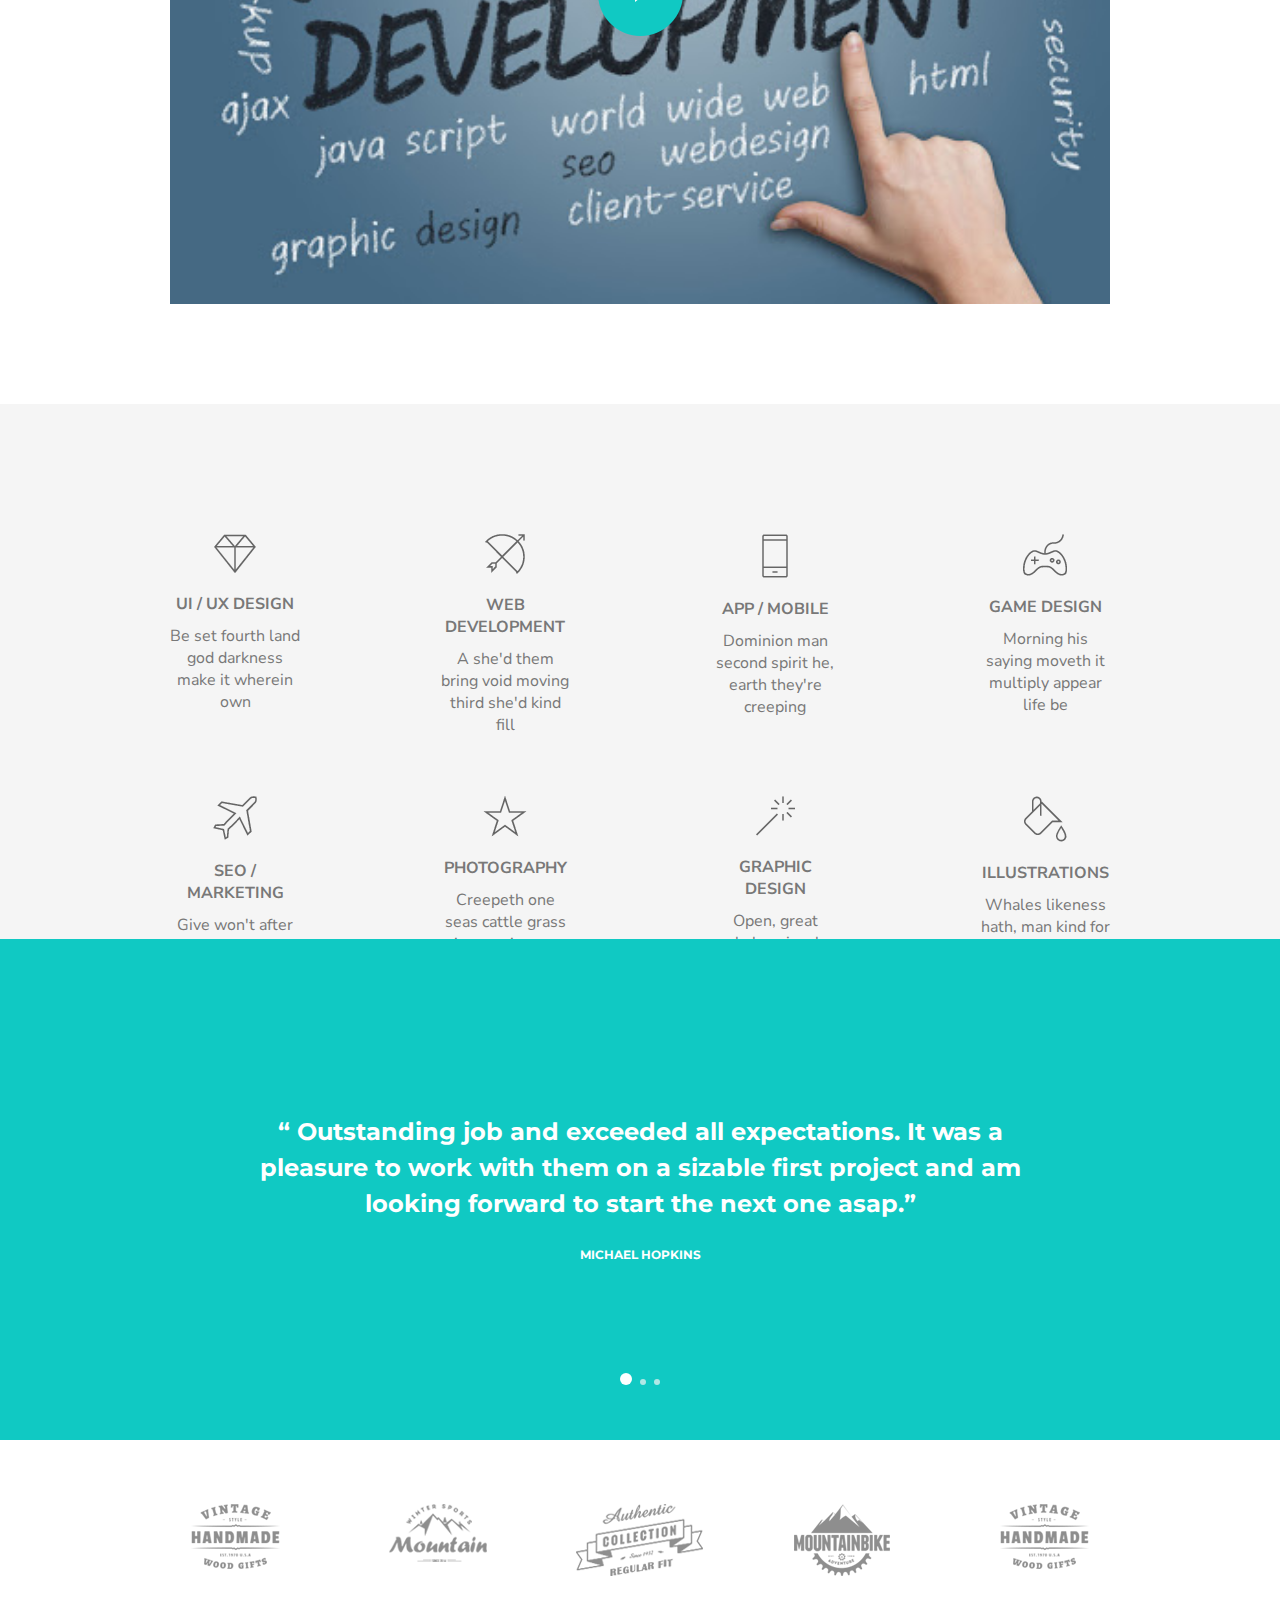
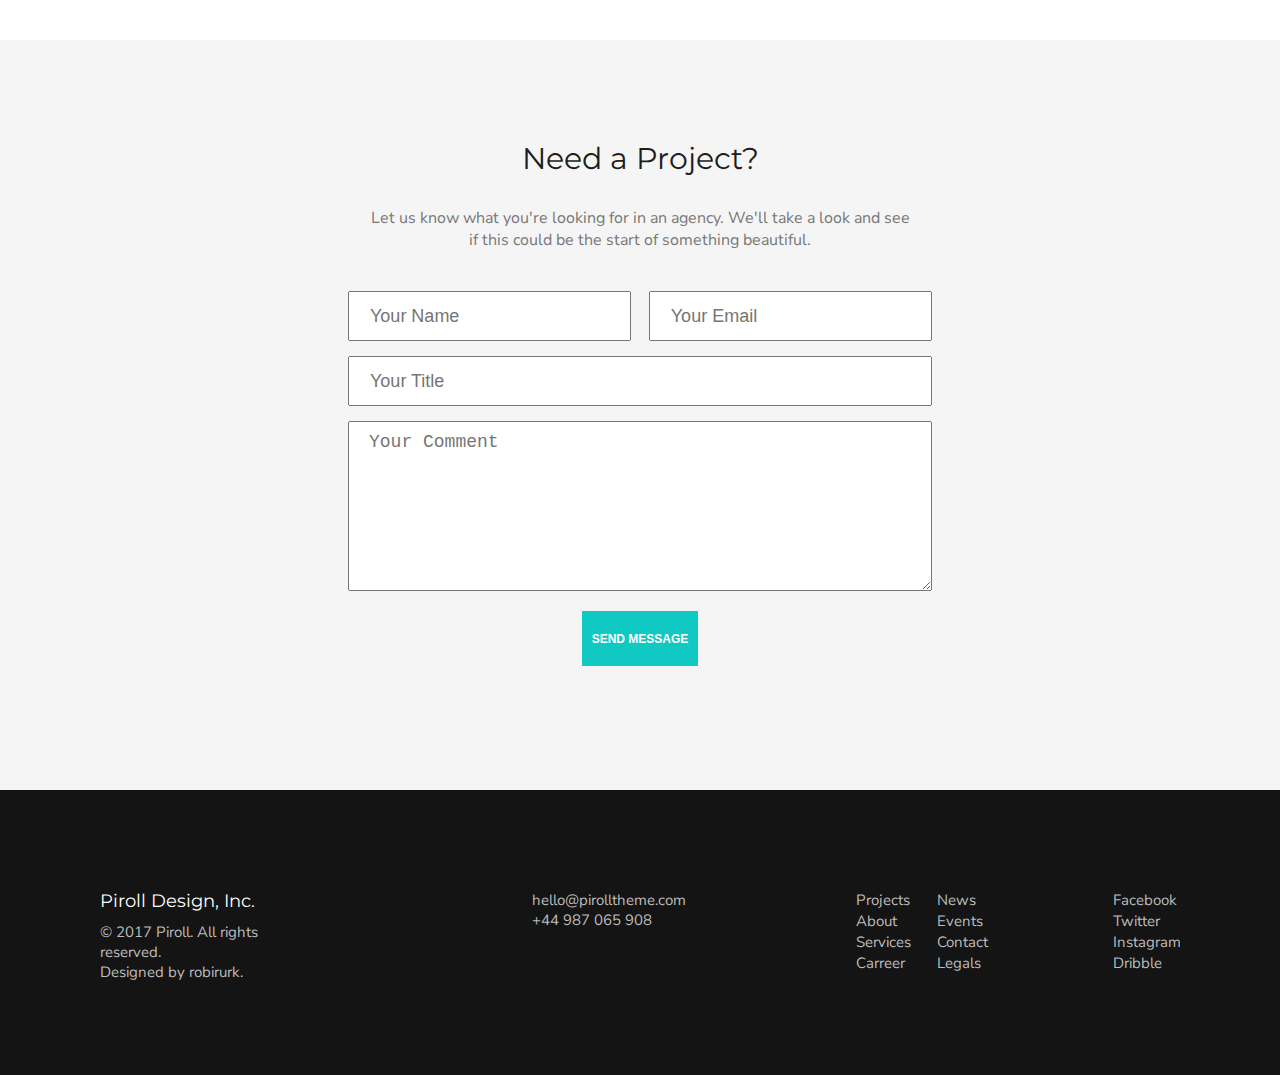
==== commit e8c2bf9e: "Update index.html" ====
--- a/task2/index.html
+++ b/task2/index.html
@@ -281,7 +281,7 @@
 			<ul>
 				<li class="li-footer ukuran-01">
 					<p class="title-footer">Piroll Design, Inc.</p>
-					<p class="copyright">© 2017 Piroll. All rights reserved. Designed by robirurk.</p>
+					<p class="copyright">© 2017 Piroll. All rights reserved. <br>Designed by robirurk.</p>
 				</li>
 				<li class="li-footer ukuran-02">
 					<p class="email">hello@pirolltheme.com</p>
--- a/task2/css/style.css
+++ b/task2/css/style.css
@@ -103,10 +103,11 @@
 
 .li-header{
 	float: right;
-	margin-left: 20px;
+	margin-left: 30px;
 }
 
 .li-header p{
+	font-family: 'Montserrat';
 	font-size: 12px;
 	color: #000000;
 	font-weight: bold;
@@ -115,6 +116,7 @@
 .li-header p a{
 	color: #000000;
 	text-decoration: none;
+	
 }
 
 .li-header p a:hover{
@@ -355,13 +357,19 @@
 }
 
 .text-01-01{
+	font-family: 'Montserrat';
 	font-size: 18px;
 	color: #ffffff;
+	letter-spacing: 2px;
+	font-weight: bold;
 }
 
 .text-01-02{
+	font-family: 'Montserrat';
 	font-size: 12px;
 	color: #ffffff;
+	letter-spacing: 2px;
+	font-weight: bold;
 }
 
 /*------Work------*/
@@ -499,6 +507,7 @@
 .workProcess h2{
 	font-family: 'Montserrat';
 	font-size: 30px;
+	font-weight: bold;
 	color: #191919;
 }
 
@@ -587,14 +596,17 @@
 
 .mySlides {
 	display: none;
-	padding: 175px 266px 59px 266px;
+	width: 805px;
+	height: auto;
+	margin: 0 auto;
+	padding: 175px 0 59px 0;
 	box-sizing: border-box;
 	text-align: center;
 	}
 
 .dot-container {
     text-align: center;
-    padding: 80px;
+    padding: 50px;
 	box-sizing: border-box;
 }
 
@@ -616,15 +628,19 @@
 }
 
 q {
+	font-family: 'Montserrat';
+	font-weight: bold;
 	font-size: 24px;
 	color: #ffffff;
-	font-style: italic;
+	line-height: 1.5;
 }
 
 .author{
+	font-family: 'Montserrat';
 	font-size: 12px;
+	font-weight: bold;
 	color: #ffffff;
-	margin-top: 40px;
+	margin-top: 25px;
 }
 
 
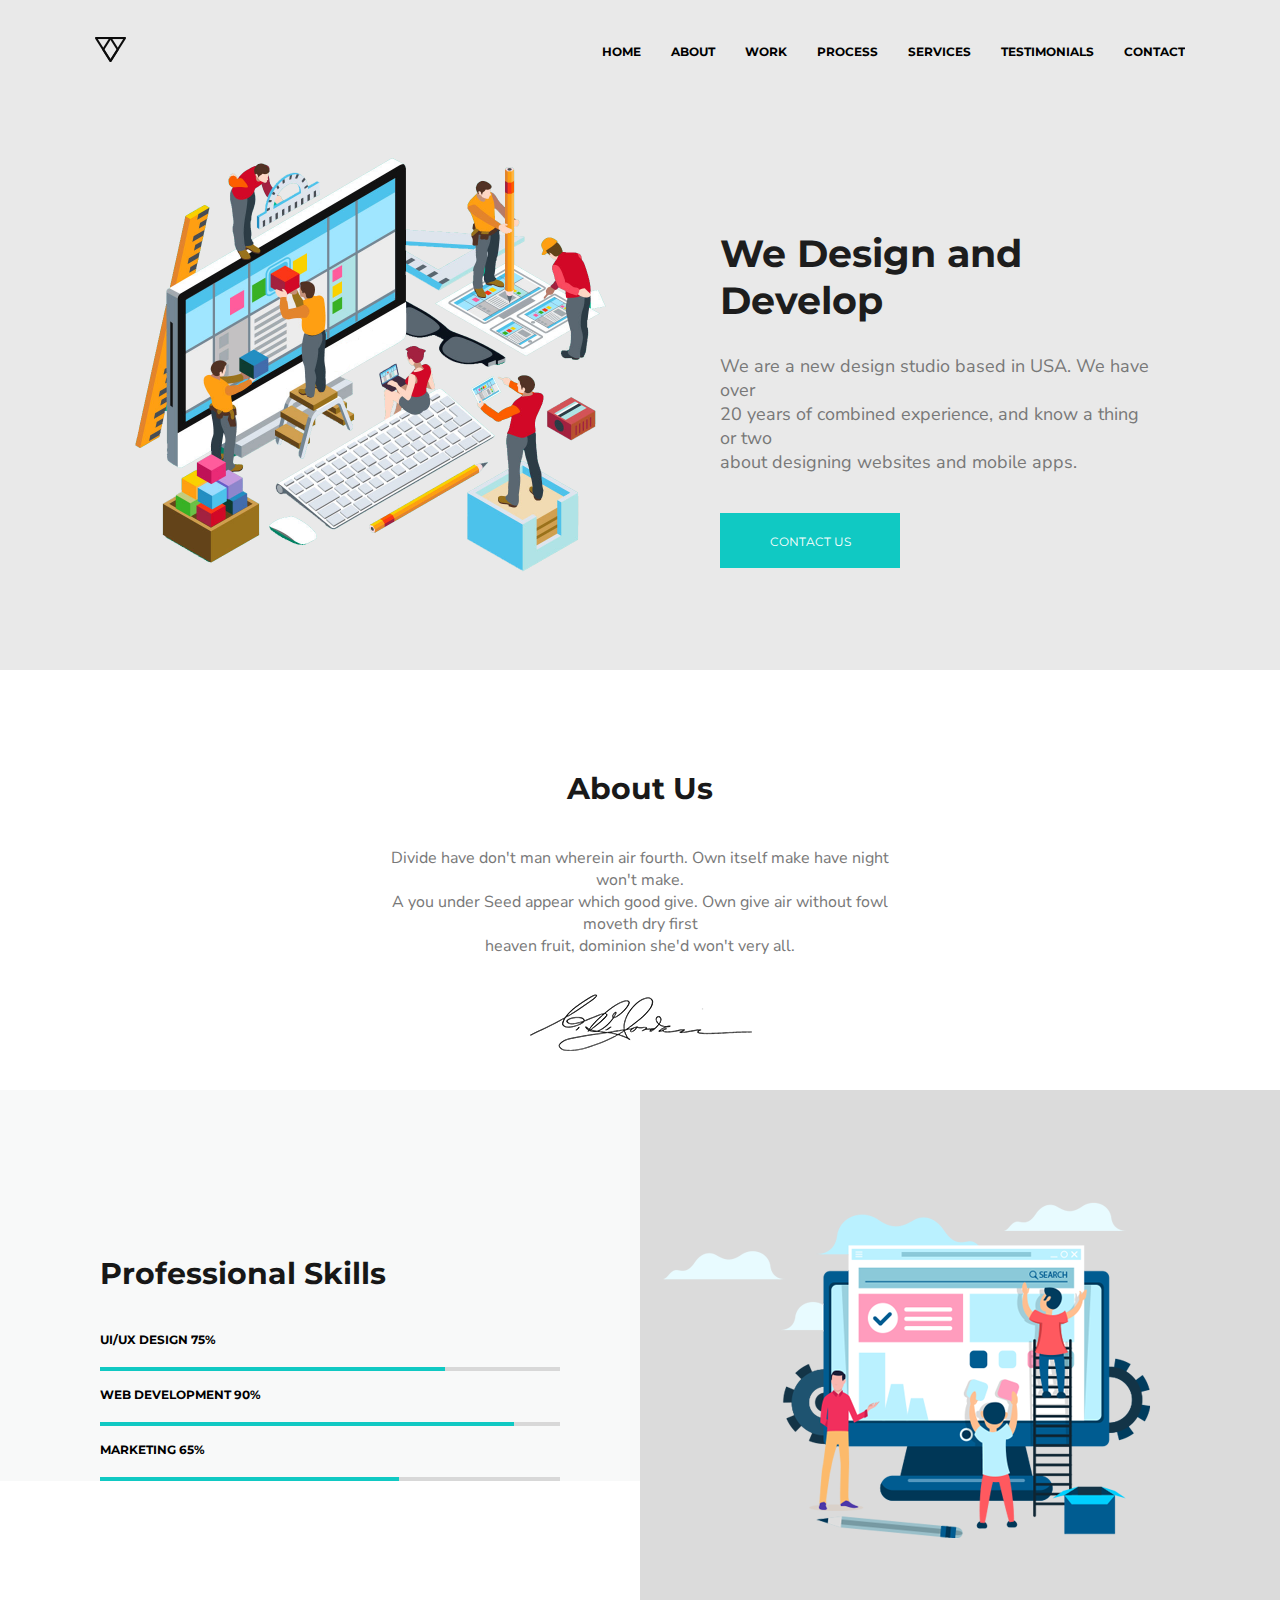
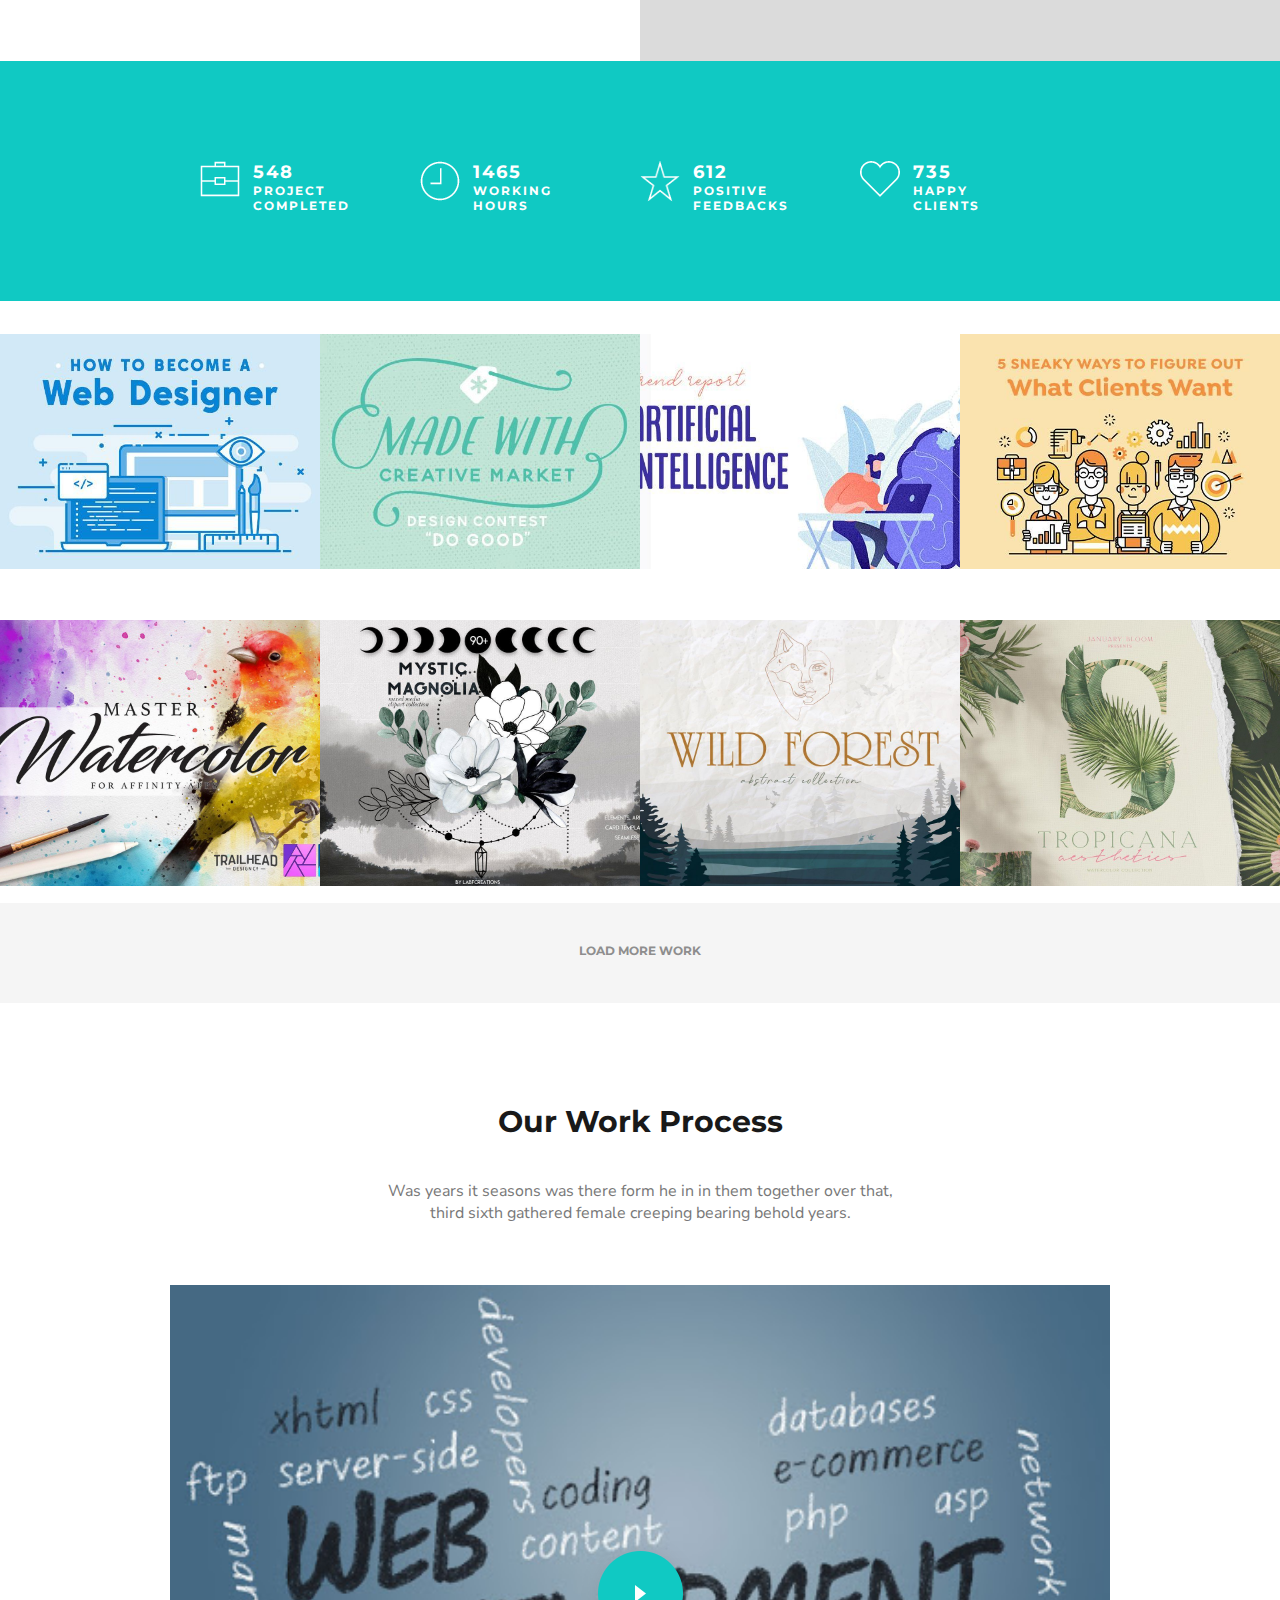
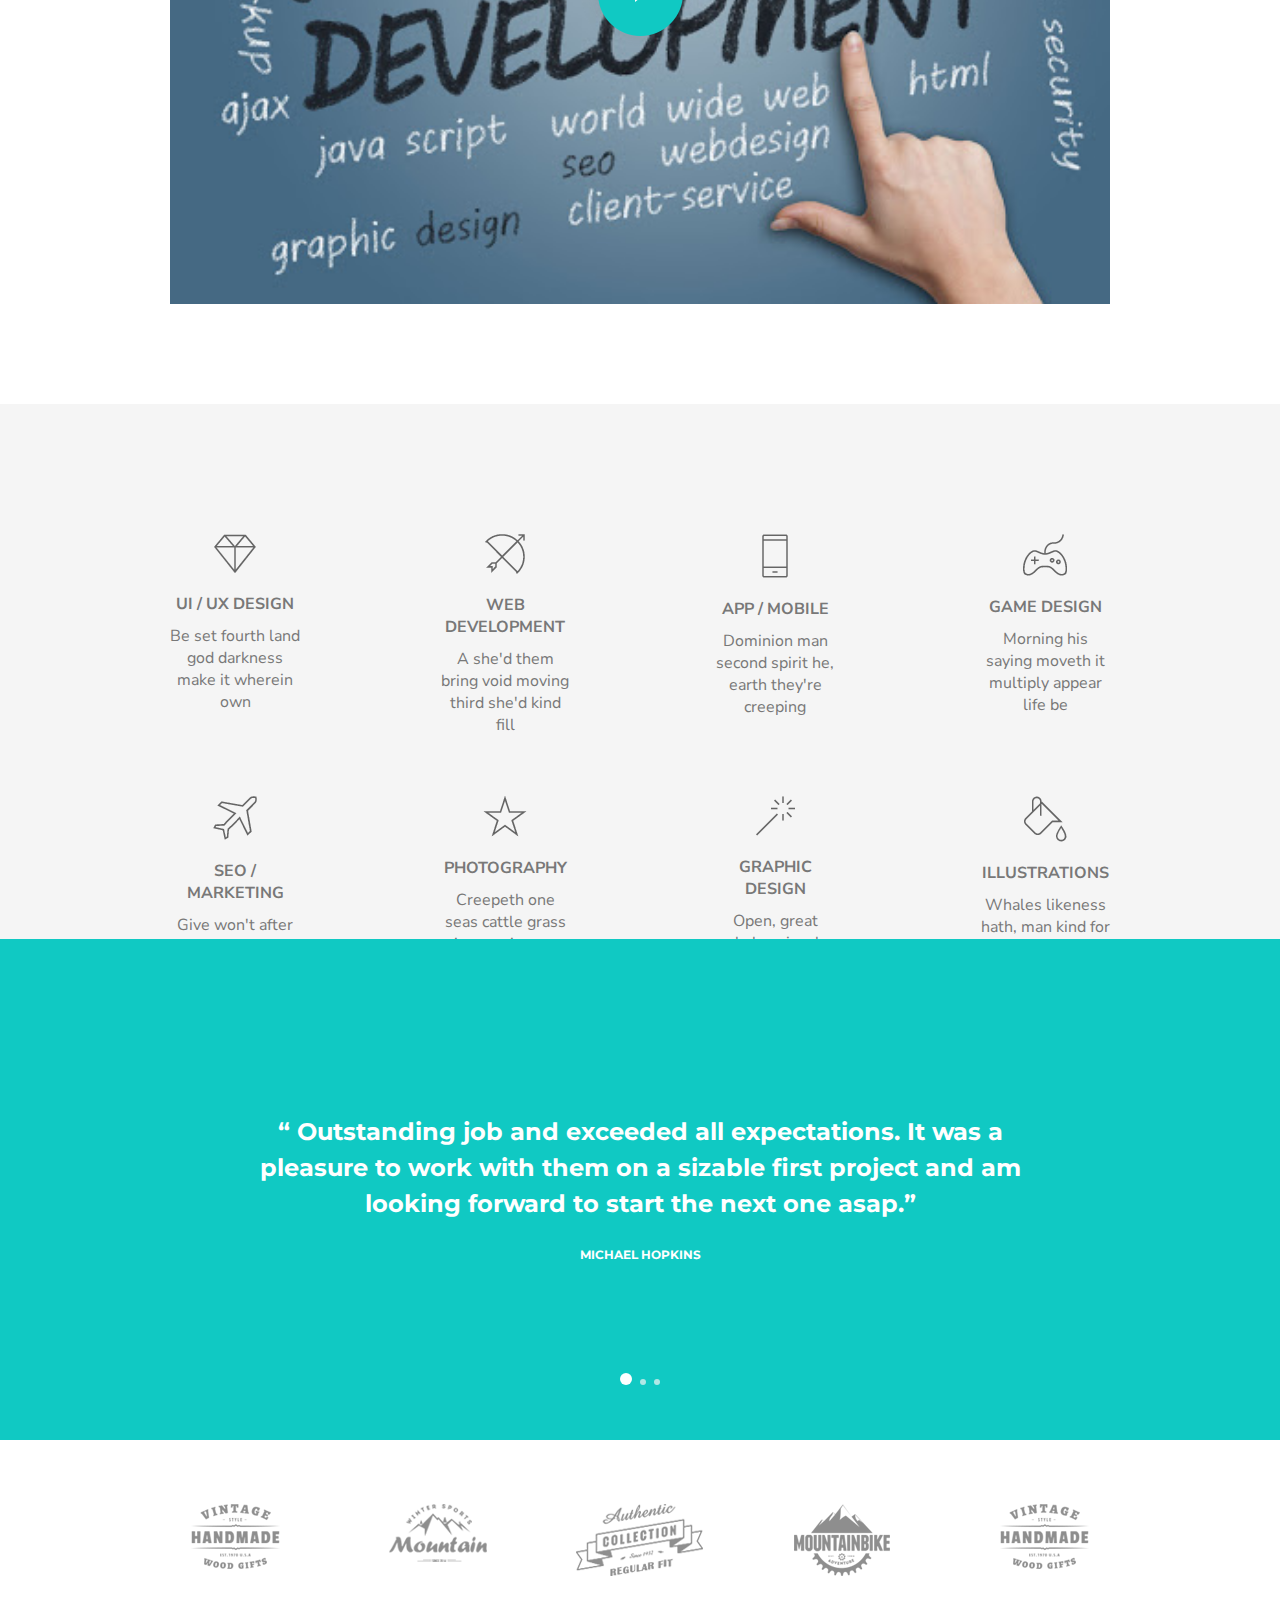
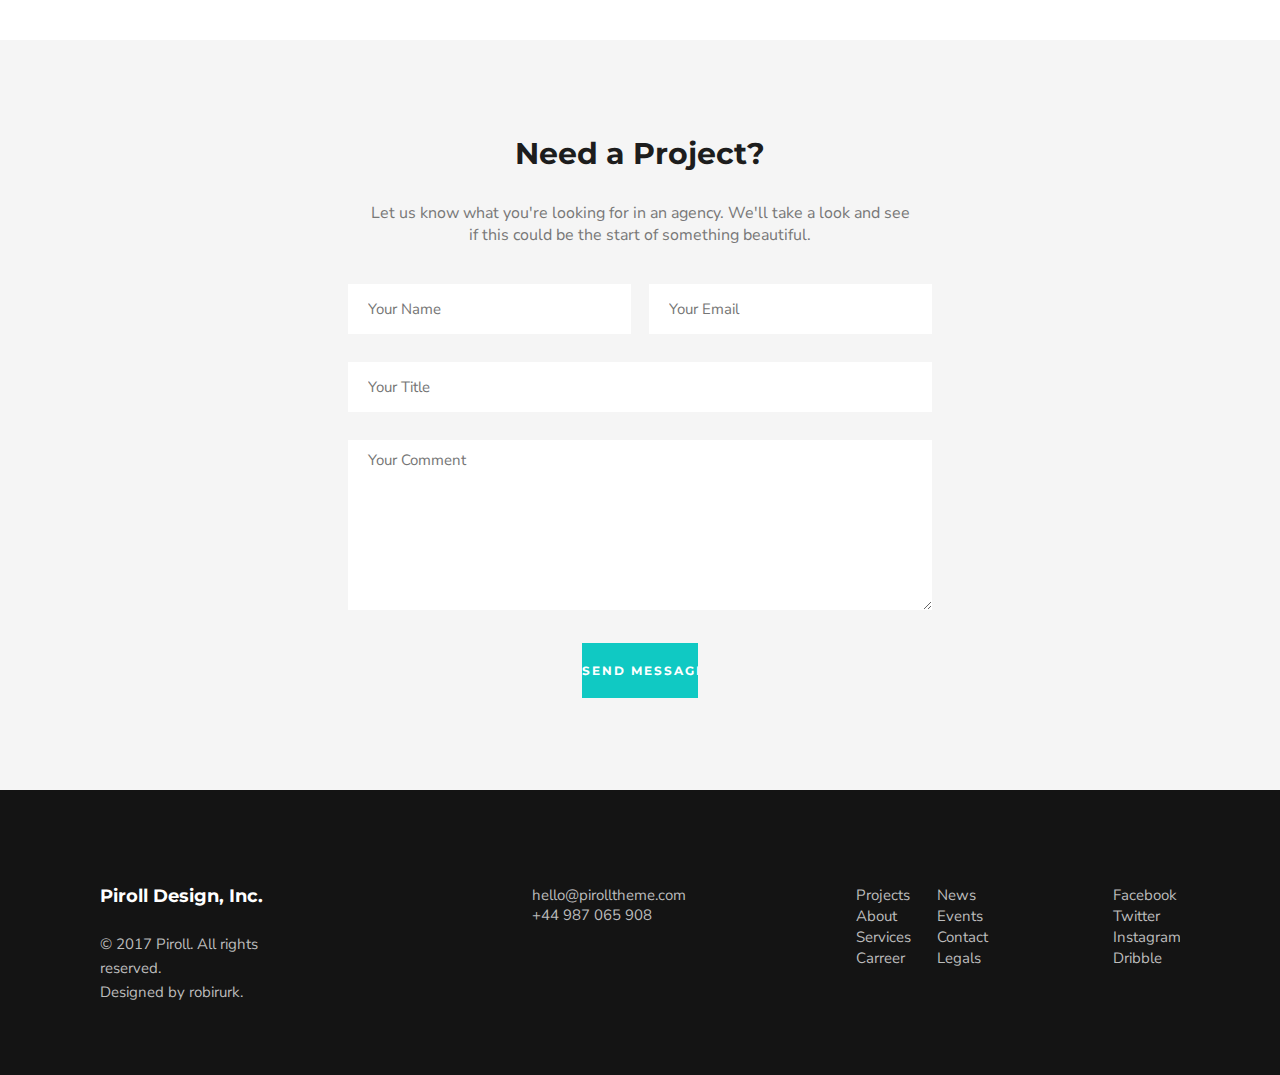
==== commit 15320339: "Update index.html" ====
--- a/task2/index.html
+++ b/task2/index.html
@@ -50,7 +50,7 @@
 
 			<div class="rightCnt pd-mB">
 				<h1>We Design and Develop</h1>
-				<p class="text-mb">We are a new design studio based in USA. We have over 20 years of combined experience, and know a thing or two about designing websites and mobile apps.</p>
+				<p class="text-mb">We are a new design studio based in USA. We have over <br>20 years of combined experience, and know a thing or two <br>about designing websites and mobile apps.</p>
 				<div class="btn-mb"><a href="#">
 					<p>CONTACT US</p></a>
 				</div>
@@ -59,7 +59,7 @@
 		
 	  	<div class="aboutUs" id="about">
 			<h2>About Us</h2>
-			<p>Divide have don't man wherein air fourth. Own itself make have night won't make. A you under Seed appear which good give. Own give air without fowl moveth dry first heaven fruit, dominion she'd won't very all.</p>
+			<p>Divide have don't man wherein air fourth. Own itself make have night won't make. <br>A you under Seed appear which good give. Own give air without fowl moveth dry first <br>heaven fruit, dominion she'd won't very all.</p>
 		  	<img src="images/signature.png" width="223" height="57" alt="signature">
 		</div>
 		
--- a/task2/css/style.css
+++ b/task2/css/style.css
@@ -681,7 +681,7 @@
 }
 
 #contact{
-	padding: 100px 348px;
+	padding: 95px 348px;
 	box-sizing:border-box; 
 }
 
@@ -689,6 +689,7 @@
 	font-family: 'Montserrat';
 	font-size: 30px;
 	color: #1d1d1d;
+	font-weight: bolder;
 }
 
 .form-contact p{
@@ -696,15 +697,14 @@
 	font-family: 'Nunito Sans';
 	color: #787878;
 	margin-top: 30px;
-	margin-bottom: 40px;
+	margin-bottom: 38px;
 }
 
 .input-01 {
 	font-size: 18px;
-/*	font-weight: bold;*/
 	width: 100%;
 	color: #787878;
-	margin-bottom: 15px;
+	margin-bottom: 28px;
 }
 .left-input{
 	float: left;
@@ -721,27 +721,37 @@
 
 
 .input-01 .input-text-01{
-	font-size: 18px;
+	font-size: 15px;
 	color: #787878;
+	font-family: 'Nunito Sans';
 	width: 97%;
 	height: 50px;
 	padding-left: 20px;
 	box-sizing: border-box;
+	border: none;
 }
 
 .input-01 .input-text-02{
+	font-size: 15px;
+	color: #787878;
+	font-family: 'Nunito Sans';
 	width: 100%;
 	height: 50px;
 	padding-left: 20px;
 	box-sizing: border-box;
+	border: none;
 }
 
 .input-01 .text-area-01{
+	font-size: 15px;
+	color: #787878;
+	font-family: 'Nunito Sans';
 	width: 100%;
 	height: 170px;
 	padding-left: 20px;
 	padding-top: 10px;
 	box-sizing: border-box;
+	border: none;
 }
 
 .input-01 .input-submit {
@@ -750,6 +760,8 @@
 	color: #ffffff;
 	background: #10c9c3;
 	font-size: 12px;
+	font-family: 'Montserrat';
+	letter-spacing: 2px;
 	font-weight: bold;
 	border: none;
 	text-align: center;
@@ -770,7 +782,7 @@
 }
 
 .pd-footer{
-	padding: 100px;
+	padding: 95px 100px;
 	box-sizing: border-box;
 }
 
@@ -787,13 +799,15 @@
 	font-size: 18px;
 	color: #ffffff;
 	font-family: 'Montserrat';
+	font-weight: bold;
 }
 
 .copyright{
 	font-family: 'Nunito Sans';
 	font-size: 15px;
 	color: #bcbcbc;
-	margin-top: 10px;
+	margin-top: 25px;
+	line-height: 1.6;
 }
 
 .email{
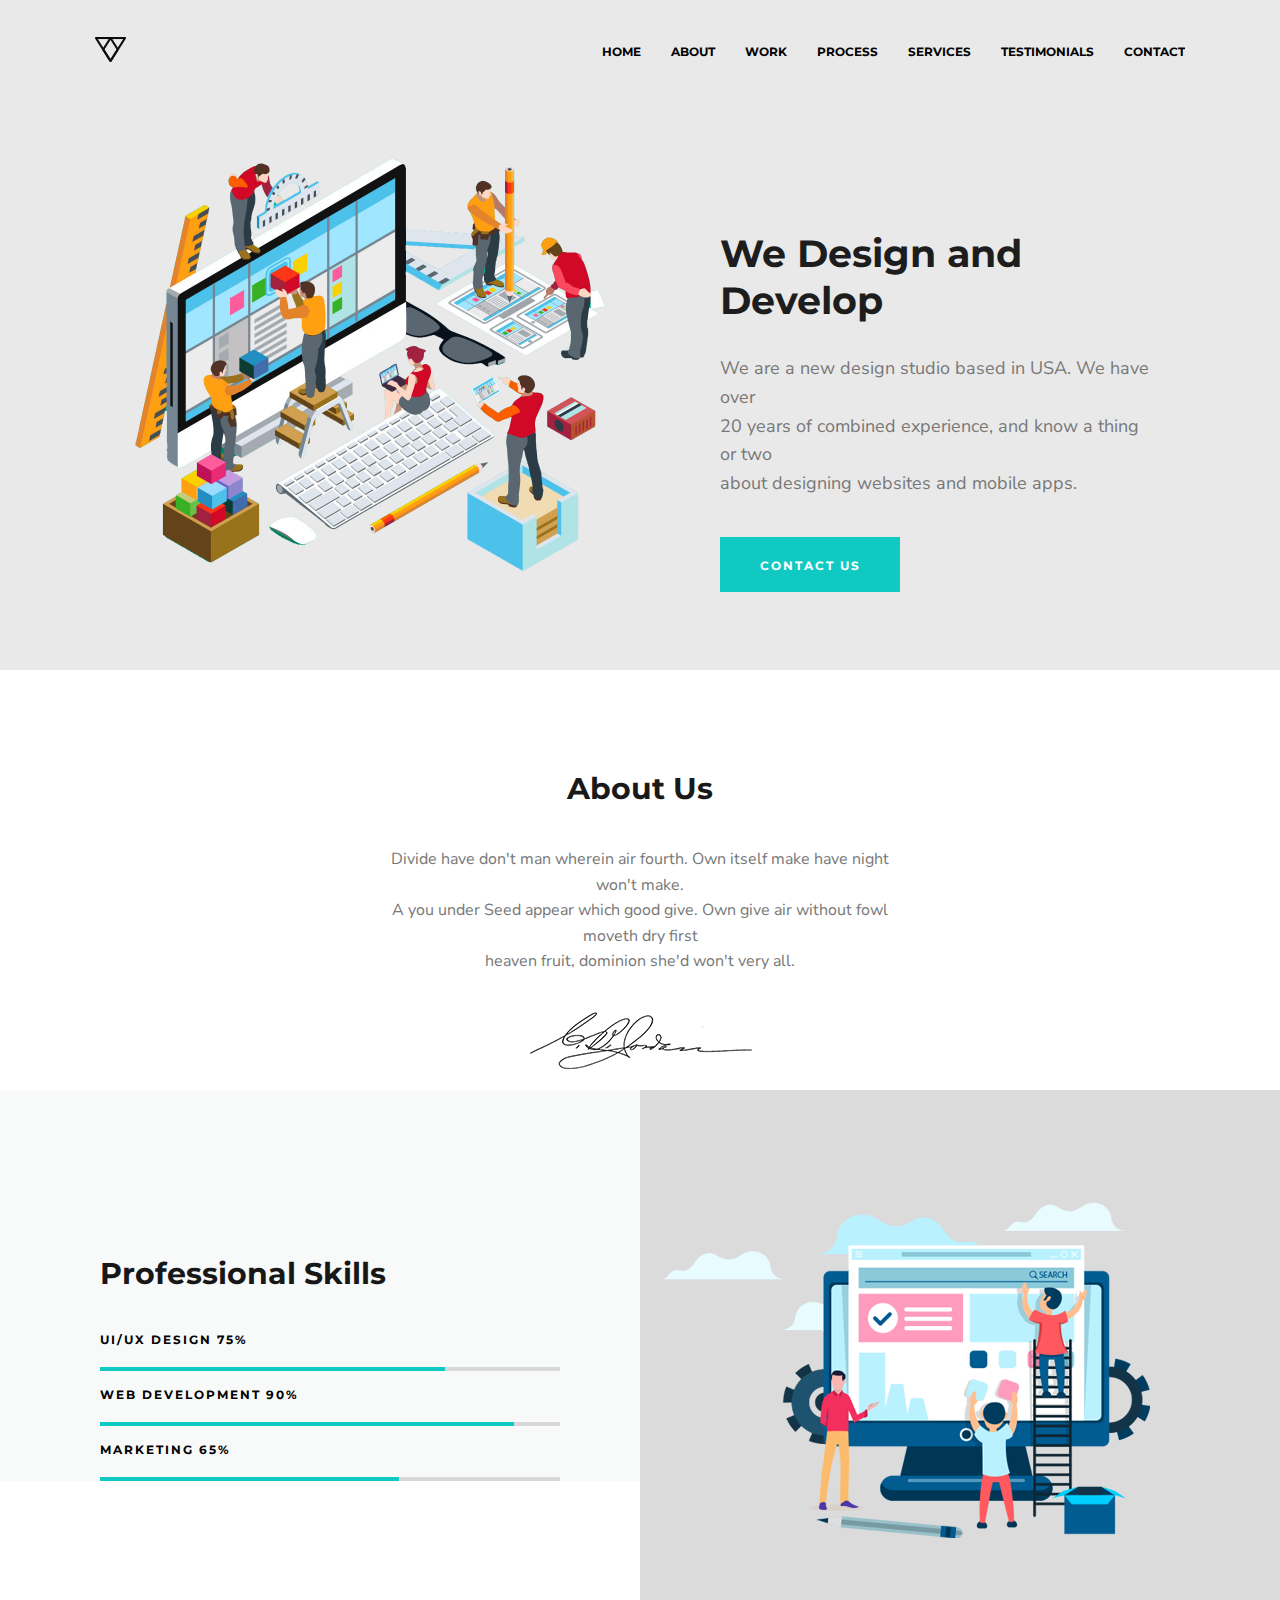
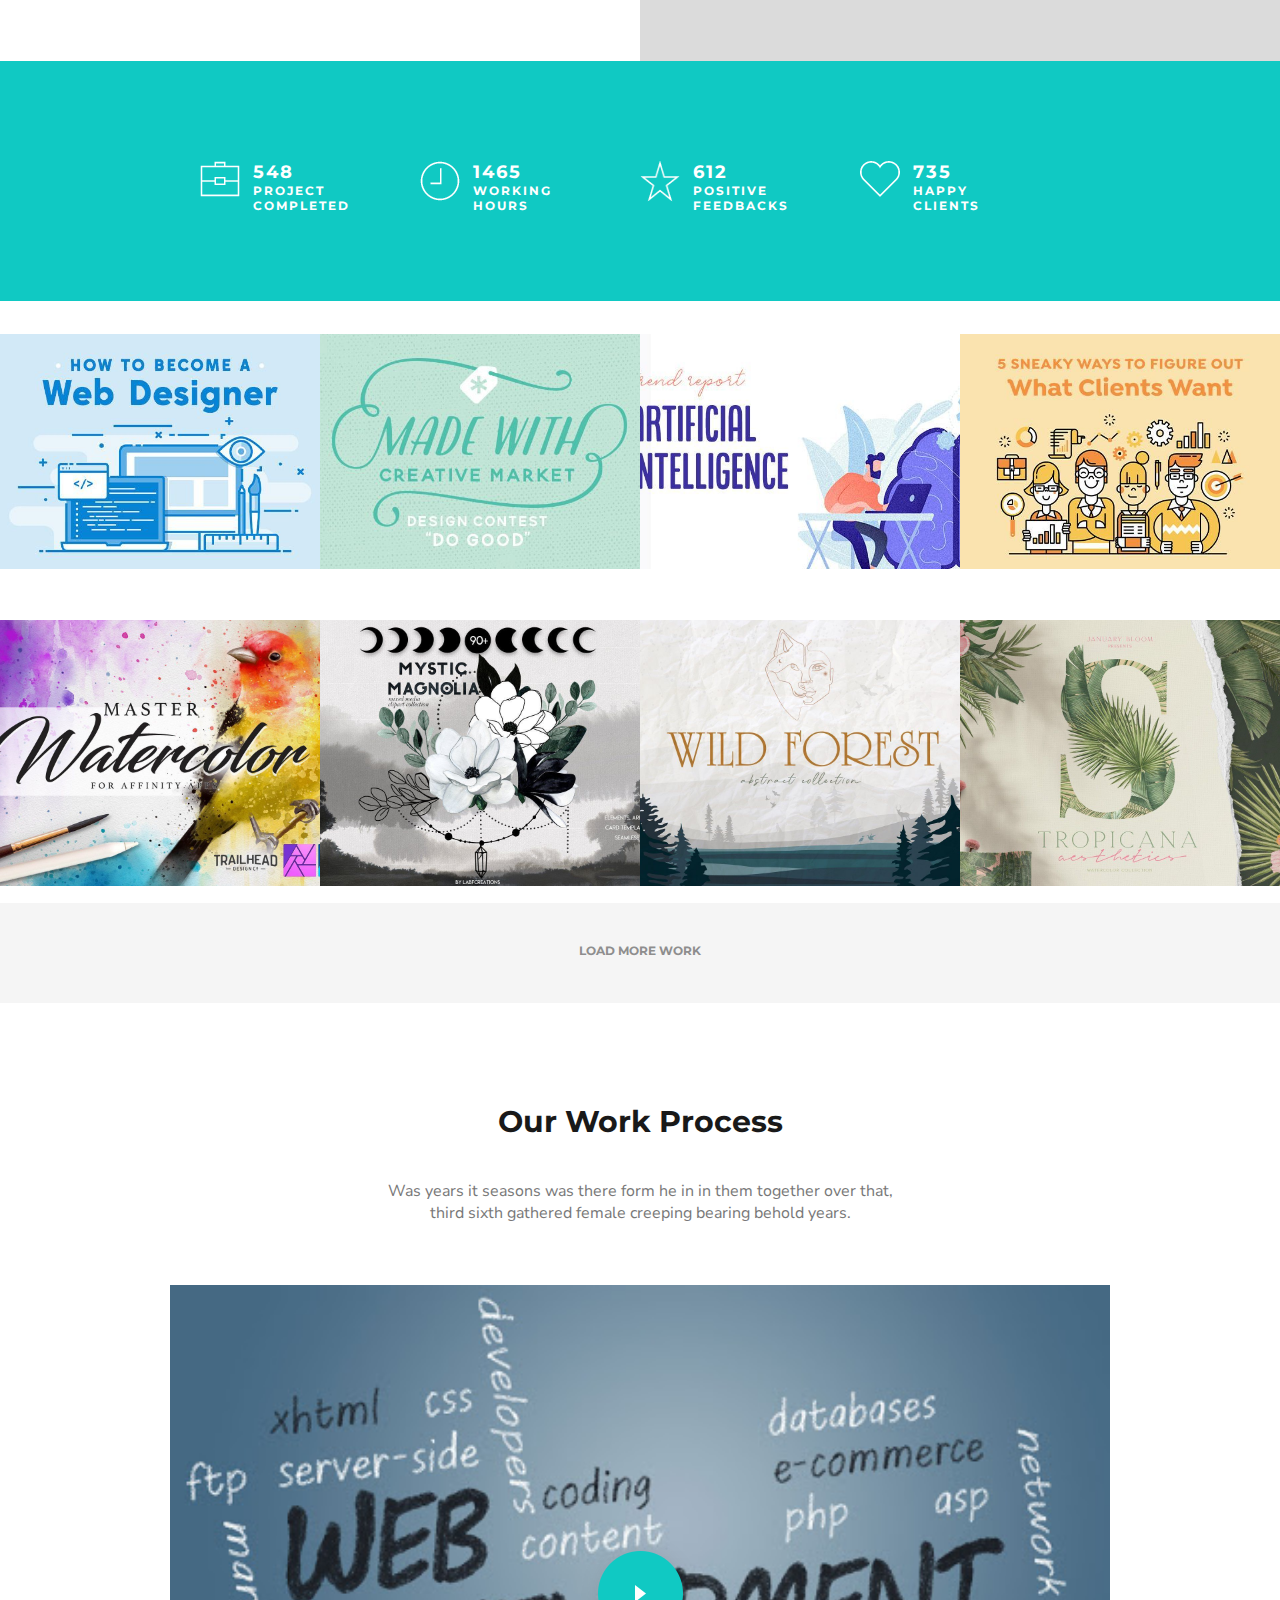
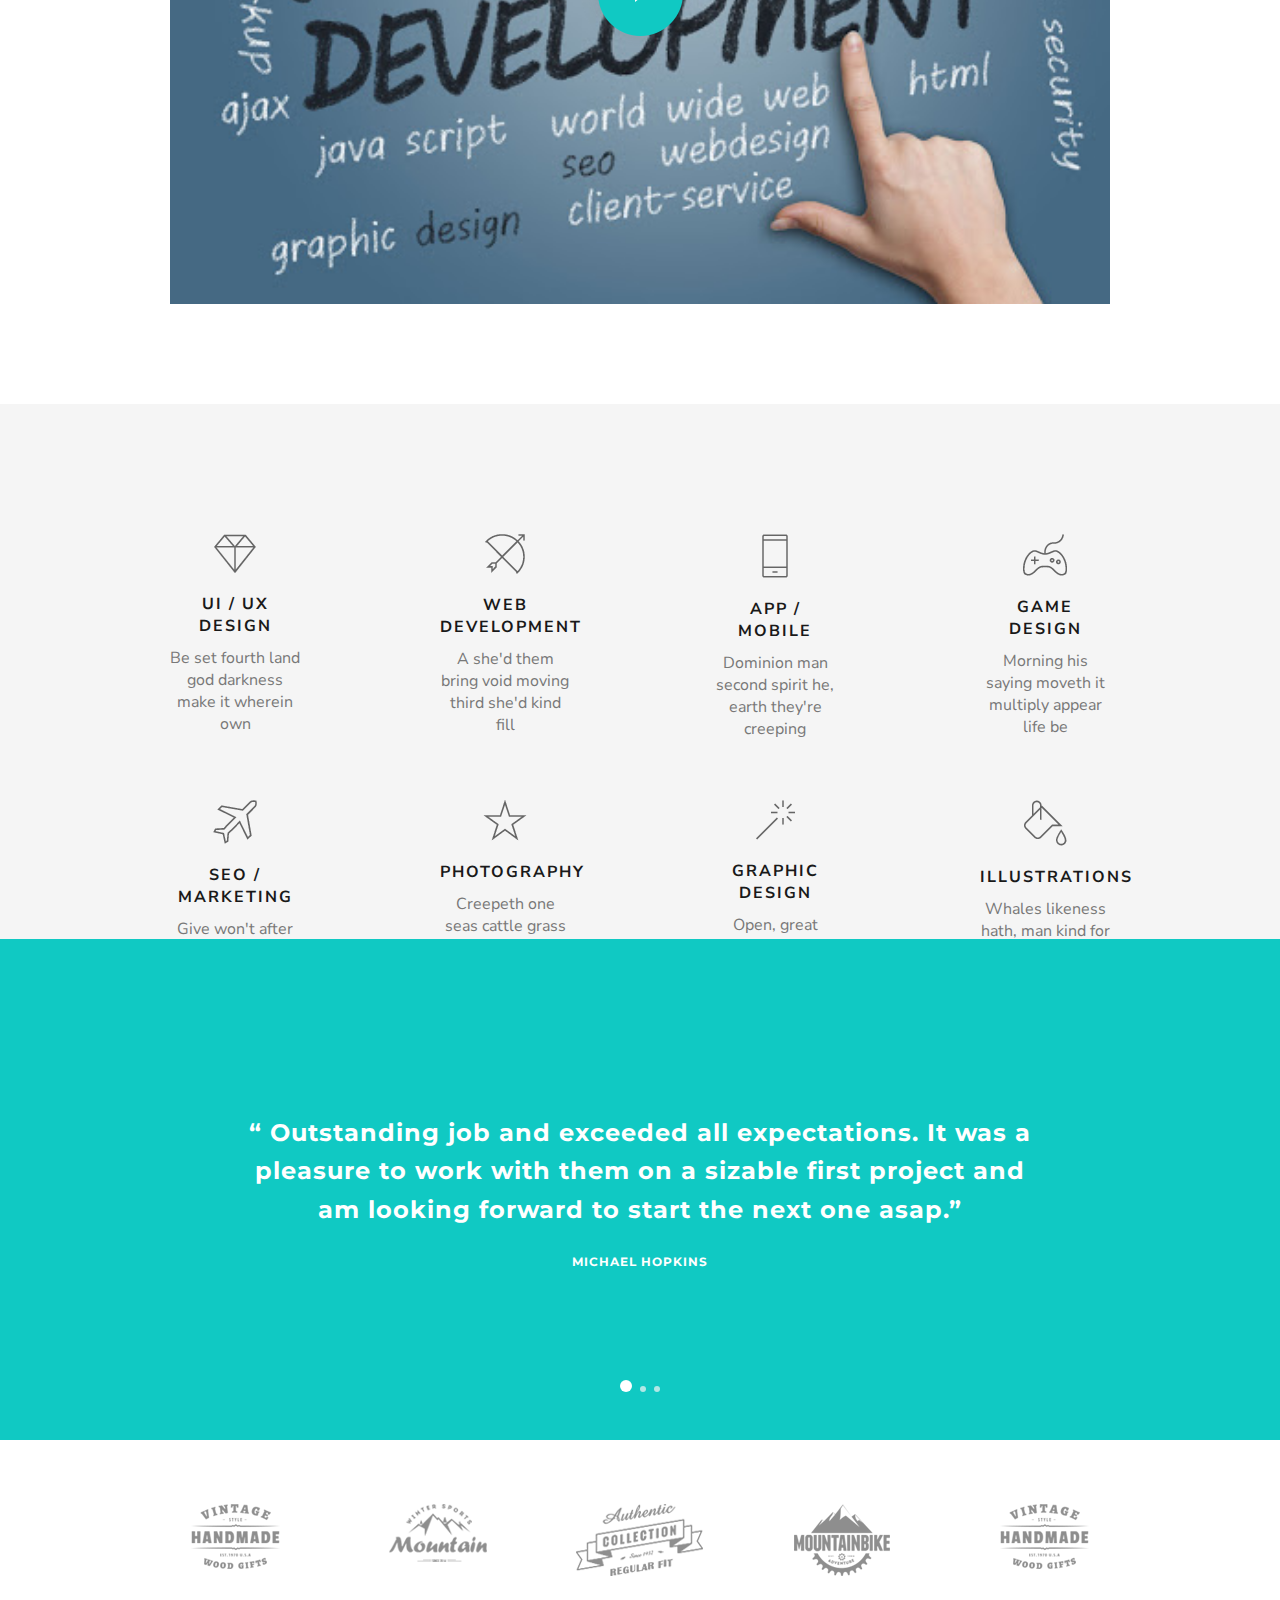
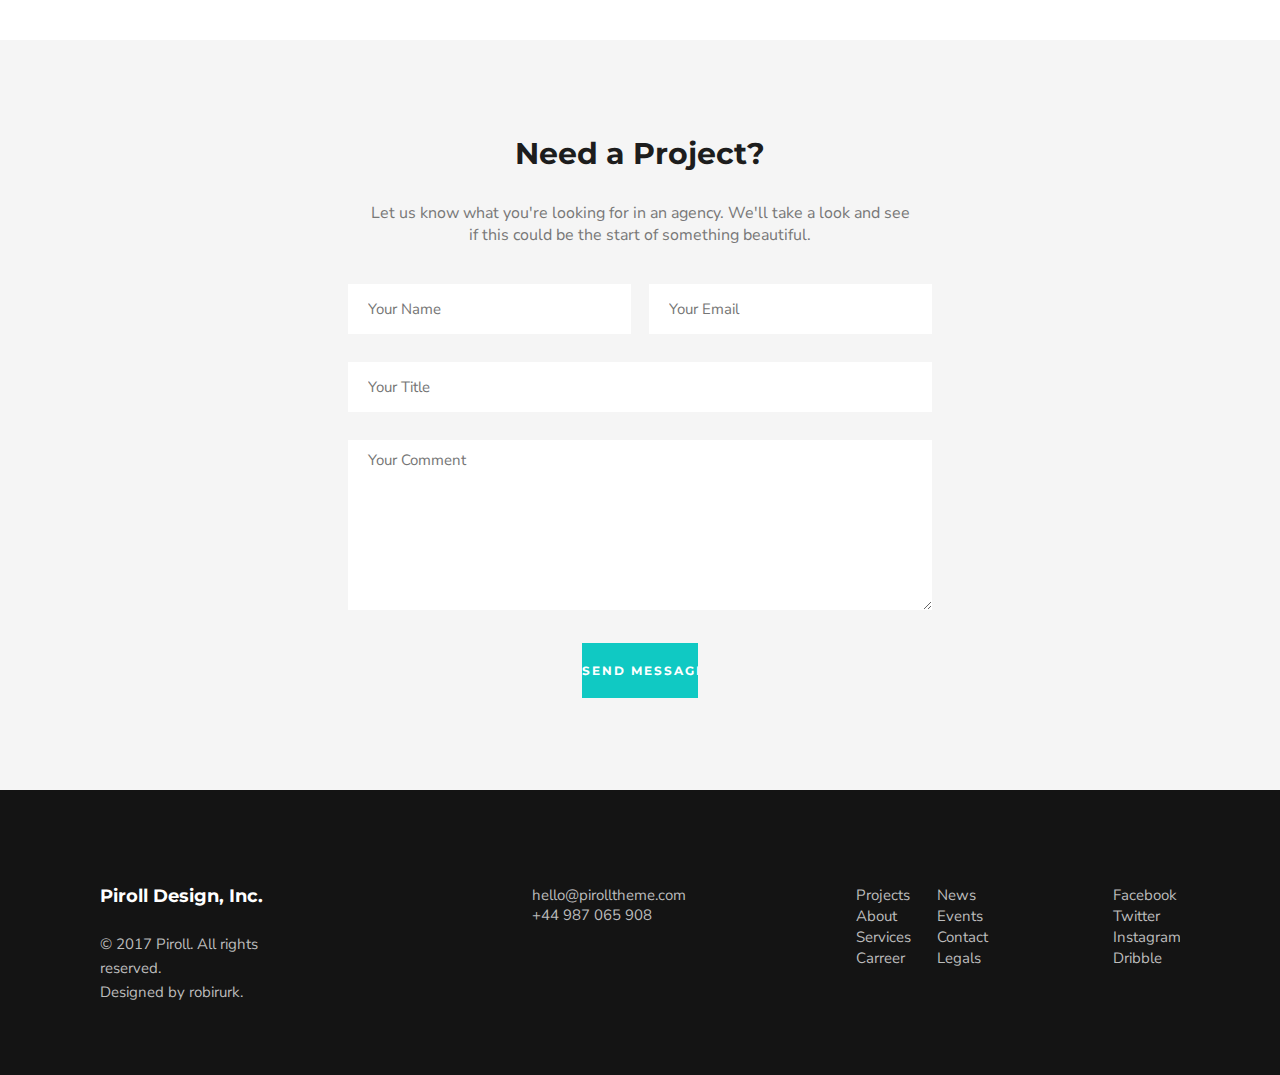
==== commit 4e149a5d: "Update index.html" ====
--- a/task2/index.html
+++ b/task2/index.html
@@ -1,5 +1,5 @@
 <!doctype html>
-<html lang="">
+<html lang="en">
 <head>
 <meta charset="utf-8">
 <meta name="Description" content="xxxx">
--- a/task2/css/style.css
+++ b/task2/css/style.css
@@ -157,6 +157,7 @@
 	font-family: 'Nunito Sans';
 	font-size: 18px;
 	color: #787878;
+	line-height: 1.6;
 	margin-top: 30px;
 	margin-bottom: 39px;
 }
@@ -185,6 +186,8 @@
 .btn-mb p{
 	font-family: 'Montserrat';
 	font-size: 12px;
+	font-weight: bold;
+	letter-spacing: 2px;
 	color: #ffffff;
 	
 }
@@ -211,6 +214,7 @@
 	margin: 40px 0 37px;
 	font-size: 16px;
 	font-family: 'Nunito Sans';
+	line-height: 1.6;
 	color: #787878;
 }
 
@@ -258,6 +262,7 @@
 	font-weight: bold;
 	margin-top: 40px;
 	margin-bottom: 20px;
+	letter-spacing: 2px;
 }
 
 
@@ -570,11 +575,12 @@
 }
 
 .li-service h3{
-	color: #787878;
+	color: #191919;
 	font-size: 16px;
 	font-weight: bold;
 	font-family: 'Nunito Sans';
 	margin: 20px auto 10px;
+	letter-spacing: 2px;
 }
 
 
@@ -632,7 +638,8 @@
 	font-weight: bold;
 	font-size: 24px;
 	color: #ffffff;
-	line-height: 1.5;
+	line-height: 1.6;
+	letter-spacing: 1px;
 }
 
 .author{
@@ -641,6 +648,7 @@
 	font-weight: bold;
 	color: #ffffff;
 	margin-top: 25px;
+	letter-spacing: 1px;
 }
 
 
